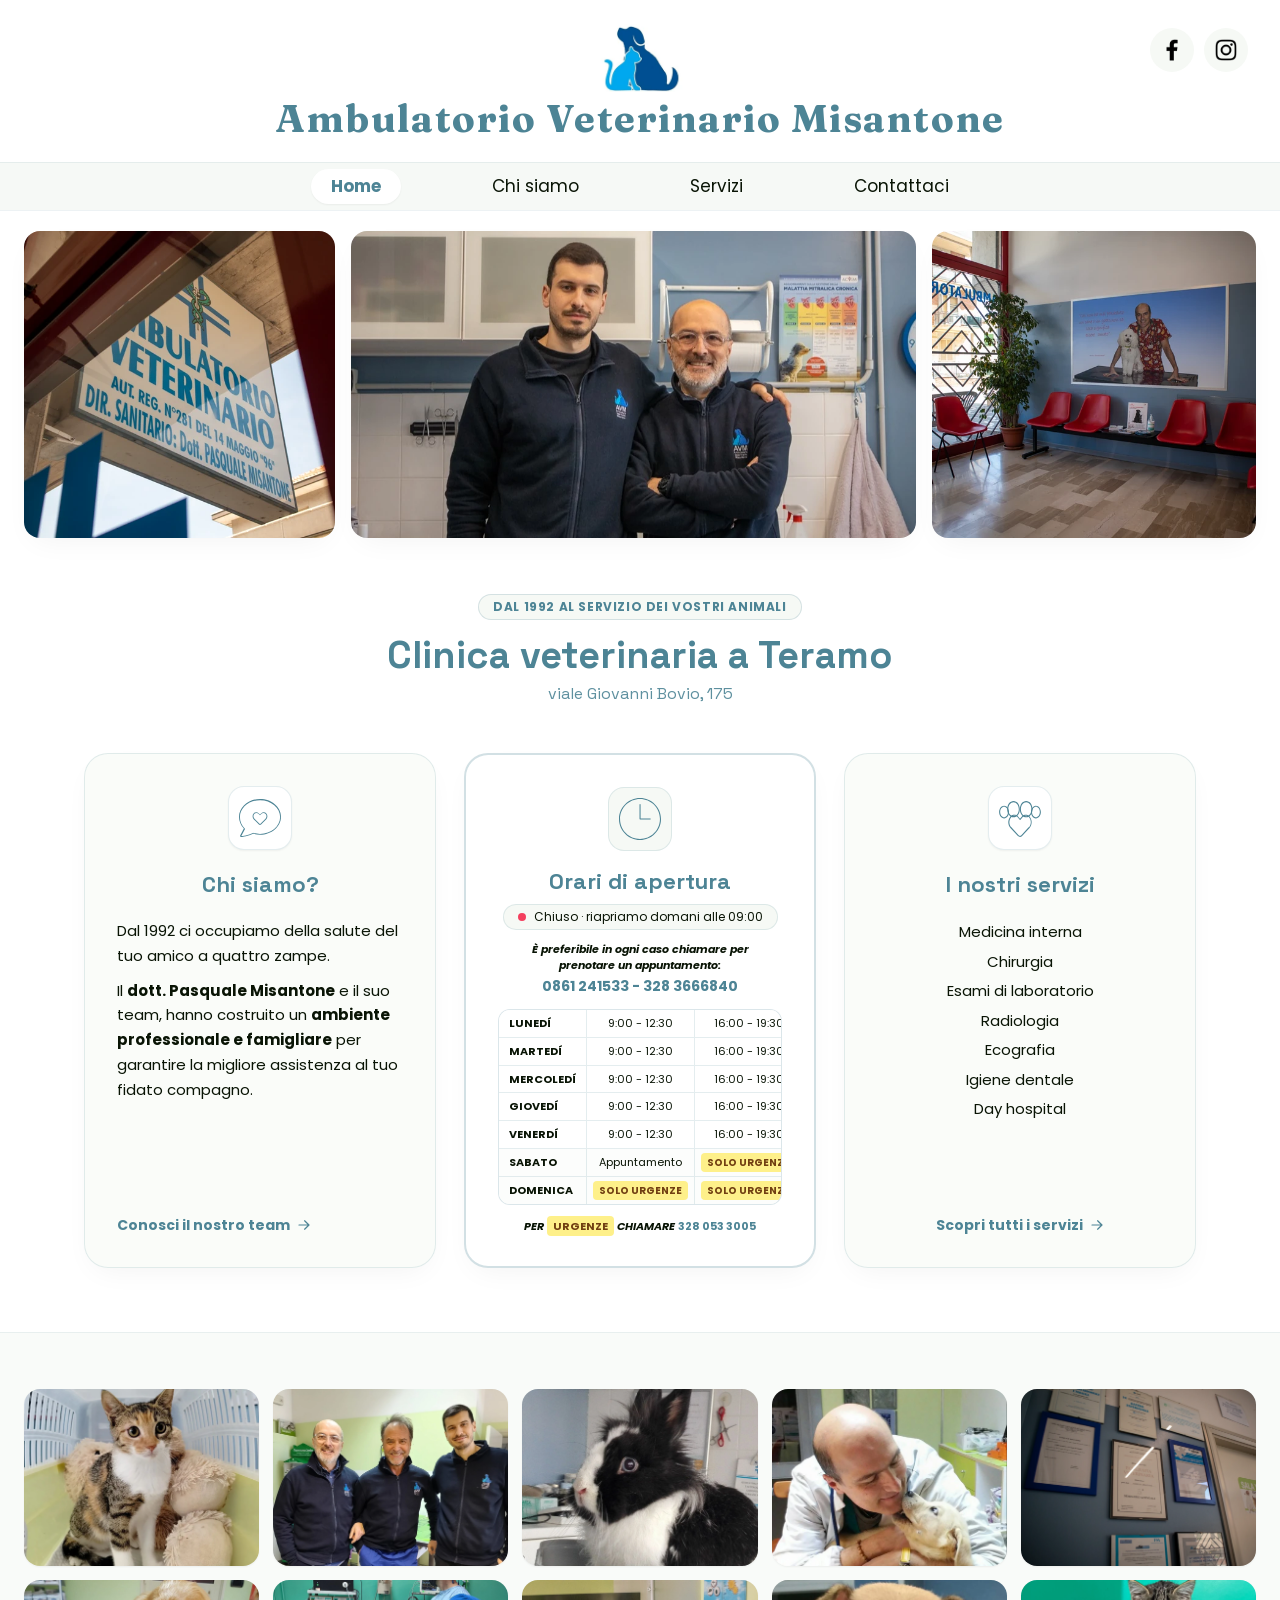
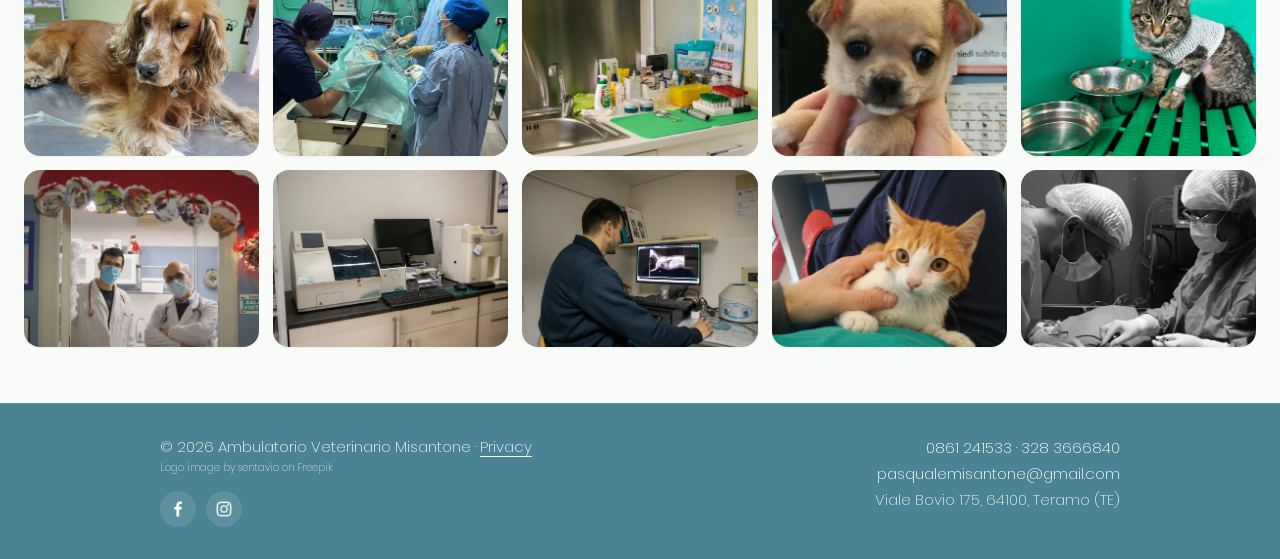
==== index.html @ 8ef4d0e0 "Sito Ambulatorio Veterinario Misantone (edizione 2026)" ====
<!DOCTYPE html>
<html lang="it" class="scroll-smooth">
<head>
    <meta charset="UTF-8">
    <meta name="viewport" content="width=device-width, initial-scale=1.0">
    <title>Ambulatorio Veterinario Misantone | Clinica Veterinaria a Teramo</title>
    <meta name="description" content="Dal 1992 l'Ambulatorio Veterinario Misantone a Teramo (Viale Giovanni Bovio 175) si occupa di medicina interna, chirurgia, esami di laboratorio, radiologia, ecografia e day hospital.">
    <meta property="og:title" content="Ambulatorio Veterinario Misantone | Clinica Veterinaria a Teramo">
    <meta property="og:description" content="Dal 1992 ci occupiamo della salute del tuo amico a quattro zampe a Teramo in Viale Giovanni Bovio 175.">
    <meta property="og:type" content="website">
    <meta property="og:locale" content="it_IT">
    <meta property="og:url" content="https://veterinariomisantone.it/">
    <meta property="og:image" content="https://veterinariomisantone.it/img/og.jpg">
    <meta property="og:image:width" content="1200">
    <meta property="og:image:height" content="630">
    <meta property="og:image:alt" content="Il Dott. Gabriele Misantone e il Dott. Pasquale Misantone nell'Ambulatorio Veterinario Misantone a Teramo">
    <meta name="twitter:card" content="summary_large_image">
    <link rel="canonical" href="https://veterinariomisantone.it/">
    <link rel="icon" type="image/png" sizes="32x32" href="img/favicon-32.png">
    <link rel="icon" type="image/png" sizes="192x192" href="img/favicon-192.png">
    <link rel="apple-touch-icon" sizes="180x180" href="img/apple-touch-icon.png">
    <link rel="preload" href="fonts/fraunces.woff2" as="font" type="font/woff2" crossorigin>
    <link rel="preload" href="fonts/space-grotesk.woff2" as="font" type="font/woff2" crossorigin>
    <link rel="preload" href="fonts/poppins-regular.woff2" as="font" type="font/woff2" crossorigin>
    <link rel="preload" href="fonts/poppins-bold.woff2" as="font" type="font/woff2" crossorigin>
    <link rel="stylesheet" href="css/stile.css">
    <script type="application/ld+json">
    {
      "@context": "https://schema.org",
      "@type": "VeterinaryCare",
      "name": "Ambulatorio Veterinario Misantone",
      "url": "https://veterinariomisantone.it/",
      "image": "https://veterinariomisantone.it/img/og.jpg",
      "telephone": "+390861241533",
      "email": "pasqualemisantone@gmail.com",
      "address": {
        "@type": "PostalAddress",
        "streetAddress": "Viale Giovanni Bovio, 175",
        "addressLocality": "Teramo",
        "addressRegion": "TE",
        "postalCode": "64100",
        "addressCountry": "IT"
      },
      "geo": {
        "@type": "GeoCoordinates",
        "latitude": 42.6680189,
        "longitude": 13.7131632
      },
      "openingHoursSpecification": [
        {
          "@type": "OpeningHoursSpecification",
          "dayOfWeek": ["Monday", "Tuesday", "Wednesday", "Thursday", "Friday"],
          "opens": "09:00",
          "closes": "12:30"
        },
        {
          "@type": "OpeningHoursSpecification",
          "dayOfWeek": ["Monday", "Tuesday", "Wednesday", "Thursday", "Friday"],
          "opens": "16:00",
          "closes": "19:30"
        },
        {
          "@type": "OpeningHoursSpecification",
          "dayOfWeek": ["Saturday", "Sunday"],
          "opens": "00:00",
          "closes": "00:00"
        }
      ],
      "sameAs": [
        "https://www.facebook.com/AmbulatorioVeterinarioMisantone",
        "https://www.instagram.com/misanvet/"
      ]
    }
    </script>
</head>
<body class="bg-white text-wix-dark font-sans antialiased selection:bg-wix-teal selection:text-white">
    <a href="#contenuto" class="skip-link">Salta al contenuto</a>

    <header class="bg-white/95 backdrop-blur-md sticky top-0 z-40 border-b border-wix-teal/10">
        <div class="max-w-[1280px] mx-auto px-4 md:px-8 pt-4 pb-4 md:pt-6 md:pb-5 relative">
            <div class="flex items-center justify-between md:hidden mb-2">
                <div class="flex items-center gap-2.5">
                    <a href="https://www.facebook.com/AmbulatorioVeterinarioMisantone" target="_blank" rel="noopener noreferrer" aria-label="Pagina Facebook" class="p-1.5 rounded-full bg-wix-sage hover:bg-wix-sageDeep transition-colors">
                        <img src="img/fb-black.png" alt="Facebook" width="37" height="37" class="w-6 h-6">
                    </a>
                    <a href="https://www.instagram.com/misanvet/?hl=it" target="_blank" rel="noopener noreferrer" aria-label="Profilo Instagram" class="p-1.5 rounded-full bg-wix-sage hover:bg-wix-sageDeep transition-colors">
                        <img src="img/ig-black.png" alt="Instagram" width="37" height="37" class="w-6 h-6">
                    </a>
                </div>
                <button type="button" id="menu-open" aria-label="Apri menu" aria-haspopup="dialog" aria-controls="mobile-menu" class="p-2 rounded-xl bg-wix-sage text-wix-teal hover:bg-wix-sageDeep transition-colors">
                    <svg class="w-7 h-6" viewBox="0 0 32 24" fill="none" stroke="currentColor" stroke-width="2.2" stroke-linecap="round" aria-hidden="true">
                        <path d="M4 5h24M4 12h24M4 19h24"/>
                    </svg>
                </button>
            </div>

            <div class="hidden md:flex items-center gap-2.5 absolute right-8 top-7">
                <a href="https://www.facebook.com/AmbulatorioVeterinarioMisantone" target="_blank" rel="noopener noreferrer" aria-label="Pagina Facebook" class="p-2 rounded-full bg-wix-sage hover:bg-wix-sageDeep hover:-translate-y-0.5 transition-all">
                    <img src="img/fb-black.png" alt="Facebook" width="37" height="37" class="w-7 h-7">
                </a>
                <a href="https://www.instagram.com/misanvet/?hl=it" target="_blank" rel="noopener noreferrer" aria-label="Profilo Instagram" class="p-2 rounded-full bg-wix-sage hover:bg-wix-sageDeep hover:-translate-y-0.5 transition-all">
                    <img src="img/ig-black.png" alt="Instagram" width="37" height="37" class="w-7 h-7">
                </a>
            </div>

            <div class="flex flex-col items-center">
                <a href="index.html" class="order-2 md:order-1 mt-1 md:mt-0 group">
                    <img src="img/logo-header.webp" alt="Logo Ambulatorio Veterinario Misantone" width="96" height="71" class="w-[78px] h-[58px] md:w-[92px] md:h-[68px] object-contain transition-transform duration-300 group-hover:scale-105">
                </a>
                <p class="order-1 md:order-2 font-title font-bold text-[26px] md:text-[38px] leading-[1.2] tracking-[0.04em] text-wix-teal text-center max-w-[320px] md:max-w-none mt-1">
                    <a href="index.html" class="hover:opacity-90 transition-opacity">Ambulatorio Veterinario Misantone</a>
                </p>
            </div>
        </div>

        <div class="hidden md:block bg-wix-sage/90 border-t border-wix-teal/10 w-full py-1.5">
            <nav aria-label="Navigazione principale" class="max-w-[760px] mx-auto flex items-center justify-around px-4">
                <a href="index.html" aria-current="page" class="px-5 py-1.5 rounded-full font-sans text-[17px] leading-[1.4em] text-wix-teal bg-white shadow-sm font-semibold transition-all duration-200">Home</a>
                <a href="chi-siamo.html" class="px-5 py-1.5 rounded-full font-sans text-[17px] leading-[1.4em] text-wix-dark hover:text-wix-teal hover:bg-white/60 transition-all duration-200">Chi siamo</a>
                <a href="servizi.html" class="px-5 py-1.5 rounded-full font-sans text-[17px] leading-[1.4em] text-wix-dark hover:text-wix-teal hover:bg-white/60 transition-all duration-200">Servizi</a>
                <a href="contattaci.html" class="px-5 py-1.5 rounded-full font-sans text-[17px] leading-[1.4em] text-wix-dark hover:text-wix-teal hover:bg-white/60 transition-all duration-200">Contattaci</a>
            </nav>
        </div>
    </header>

    <dialog id="mobile-menu" aria-label="Menu di navigazione" class="m-0 ml-auto h-full max-h-none w-[300px] max-w-[85vw] bg-wix-sage text-wix-dark p-6 shadow-2xl border-l border-wix-teal/15">
        <div class="flex items-center justify-between mb-8 pb-4 border-b border-wix-teal/10">
            <span class="font-title font-bold text-lg text-wix-teal">Menu</span>
            <button type="button" id="menu-close" aria-label="Chiudi menu" class="p-2 rounded-xl bg-white text-wix-teal shadow-sm">
                <svg class="w-6 h-6" viewBox="0 0 24 24" fill="none" stroke="currentColor" stroke-width="2" aria-hidden="true">
                    <path d="M6 6l12 12M18 6L6 18"/>
                </svg>
            </button>
        </div>
        <nav aria-label="Menu mobile" class="flex flex-col gap-2 text-center">
            <a href="index.html" aria-current="page" class="py-3 px-4 rounded-xl font-sans text-[18px] text-wix-teal bg-white shadow-sm font-semibold transition-all">Home</a>
            <a href="chi-siamo.html" class="py-3 px-4 rounded-xl font-sans text-[18px] text-wix-dark hover:text-wix-teal hover:bg-white/60 transition-all">Chi siamo</a>
            <a href="servizi.html" class="py-3 px-4 rounded-xl font-sans text-[18px] text-wix-dark hover:text-wix-teal hover:bg-white/60 transition-all">Servizi</a>
            <a href="contattaci.html" class="py-3 px-4 rounded-xl font-sans text-[18px] text-wix-dark hover:text-wix-teal hover:bg-white/60 transition-all">Contattaci</a>
        </nav>
    </dialog>

    <main id="contenuto">
        <!-- Striscia superiore a 3 foto con cornice moderna 2026 -->
        <section aria-label="Immagini dell'ambulatorio" class="max-w-[1380px] mx-auto px-4 md:px-6 pt-5">
            <div class="flex flex-col md:flex-row gap-3 md:gap-4 w-full">
                <div class="hidden md:block md:w-[25.92%] overflow-hidden rounded-2xl shadow-card group">
                    <img src="img/home/strip-1.webp" alt="Insegna esterna dell'Ambulatorio Veterinario Misantone" width="508" height="500" class="w-full h-full object-cover block transition-transform duration-500 group-hover:scale-105">
                </div>
                <div class="w-full md:w-[47.04%] overflow-hidden rounded-2xl shadow-card group">
                    <img src="img/home/strip-2.webp" alt="Il Dott. Gabriele Misantone e il Dott. Pasquale Misantone in ambulatorio" width="922" height="500" fetchpriority="high" class="w-full h-full object-cover block transition-transform duration-500 group-hover:scale-105">
                </div>
                <div class="hidden md:block md:w-[27.04%] overflow-hidden rounded-2xl shadow-card group">
                    <img src="img/home/strip-3.webp" alt="Sala d'attesa dell'Ambulatorio Veterinario Misantone" width="530" height="500" class="w-full h-full object-cover block transition-transform duration-500 group-hover:scale-105">
                </div>
            </div>
        </section>

        <!-- Sezione Centrale: Titolo + 3 Card Bento (Chi siamo? / Orari di apertura / I nostri servizi) -->
        <section class="max-w-[1160px] mx-auto pt-10 md:pt-14 pb-12 md:pb-16 px-4 md:px-6">
            <div class="text-center mb-10 md:mb-12">
                <span class="inline-flex items-center gap-2 px-3.5 py-1 rounded-full bg-wix-sage border border-wix-teal/20 text-wix-teal text-xs font-semibold uppercase tracking-wider mb-3">
                    Dal 1992 al servizio dei vostri animali
                </span>
                <h1 class="font-heading text-[30px] md:text-[38px] font-bold leading-[1.25] text-wix-teal">Clinica veterinaria a Teramo</h1>
                <p class="font-heading text-[16px] leading-[1.4em] text-wix-teal/90 mt-1">viale Giovanni Bovio, 175</p>
            </div>

            <div class="grid grid-cols-1 lg:grid-cols-12 gap-6 md:gap-7 items-stretch">
                <!-- Colonna 1: Chi siamo? -->
                <article class="lg:col-span-4 bg-wix-sage/55 rounded-3xl p-7 md:p-8 border border-wix-teal/15 shadow-card hover:shadow-cardHover transition-all duration-300 flex flex-col items-center">
                    <div class="w-16 h-16 rounded-2xl bg-white shadow-sm border border-wix-teal/15 flex items-center justify-center mb-5">
                        <svg viewBox="20 27.6 160 144.8" class="w-[42px] h-[38px] fill-wix-teal" aria-hidden="true">
                            <path d="M124.2 82.8c-4.9-5.8-14.3-5.9-20.1 0L99.9 87l-4.2-4.2c-5.8-5.9-15.2-5.8-20.1 0-5.6 6.6-5.2 16.4 1 22.5l19.3 19.3c1.1 1.1 2.6 1.7 4 1.7s2.9-.6 4-1.7l19.3-19.3c6.2-6 6.6-15.9 1-22.5zm-3.2 20.1l-19.3 19.3c-.9.9-2.4.9-3.3 0L79 102.9c-5-4.9-5.3-12.8-.8-18.1 2.2-2.6 5.4-4 8.5-4 3 0 6 1.2 8.2 3.5l5 5 5-5c4.5-4.6 12.1-4.5 16.7.5 4.5 5.3 4.2 13.2-.7 18.1z"/>
                            <path d="M100 27.6c-44.1 0-80 30.8-80 68.7 0 15.9 6.5 31.4 18.4 43.7l-13.9 26.8c-.6 1.2-.5 2.7.2 3.9.7 1.1 2 1.8 3.3 1.8h.3c1-.1 24.4-2 45.7-12.5 8.5 2.4 17.2 3.8 26 3.8 44.1 0 80-30.8 80-68.7S144.1 27.6 100 27.6zm0 132.9c-8.6 0-17.2-1.3-25.5-3.8-.5-.1-1-.1-1.5.1-18.7 9.4-39.8 11.7-44.2 12.1l13.6-26.2c.5-1 .3-2.2-.5-2.9-11.9-11.6-18.4-26.9-18.4-43.4 0-35.4 34.3-64.3 76.6-64.3s76.6 28.8 76.6 64.3-34.4 64.1-76.7 64.1z"/>
                        </svg>
                    </div>
                    <h2 class="font-heading text-[22px] font-bold leading-[1.3em] text-wix-teal text-center mb-5">Chi siamo?</h2>
                    <div class="text-[15px] leading-[1.65em] text-wix-dark text-left space-y-2.5 flex-1">
                        <p>Dal 1992 ci occupiamo della salute del tuo amico a quattro zampe.</p>
                        <p>Il <span class="font-bold">dott. Pasquale Misantone</span> e il suo team, hanno costruito un <span class="font-bold">ambiente professionale e famigliare</span> per garantire la migliore assistenza al tuo fidato compagno.</p>
                    </div>
                    <a href="chi-siamo.html" class="mt-6 inline-flex items-center gap-1.5 text-sm font-semibold text-wix-teal hover:text-wix-tealDark transition-colors self-start">
                        Conosci il nostro team
                        <svg class="w-4 h-4" viewBox="0 0 20 20" fill="currentColor" aria-hidden="true"><path fill-rule="evenodd" d="M3 10a.75.75 0 01.75-.75h10.638L10.23 5.29a.75.75 0 111.04-1.08l5.5 5.25a.75.75 0 010 1.08l-5.5 5.25a.75.75 0 11-1.04-1.08l4.158-3.96H3.75A.75.75 0 013 10z" clip-rule="evenodd"/></svg>
                    </a>
                </article>

                <!-- Colonna 2: Orari di apertura -->
                <article class="lg:col-span-4 bg-white rounded-3xl p-6 md:p-8 border-2 border-wix-teal/25 shadow-card hover:shadow-cardHover transition-all duration-300 flex flex-col items-center">
                    <div class="w-16 h-16 rounded-2xl bg-wix-sage border border-wix-teal/15 flex items-center justify-center mb-4">
                        <svg viewBox="20 20 160 160" class="w-[42px] h-[42px] fill-wix-teal" aria-hidden="true">
                            <path d="M100 20c-44.1 0-80 35.9-80 80s35.9 80 80 80 80-35.9 80-80-35.9-80-80-80zm0 156c-41.9 0-76-34.1-76-76s34.1-76 76-76 76 34.1 76 76-34.1 76-76 76z"/>
                            <path d="M139.2 98h-37V44.9c0-1.1-.9-2-2-2s-2 .9-2 2V100c0 1.1.9 2 2 2h39c1.1 0 2-.9 2-2s-.9-2-2-2z"/>
                        </svg>
                    </div>
                    <h2 class="font-heading text-[22px] font-bold leading-[1.3em] text-wix-teal text-center">Orari di apertura</h2>

                    <!-- Stato Orari Live (aggiornato da nav.js) -->
                    <div id="avviso-orari" hidden class="mt-2 px-3 py-1 rounded-lg bg-wix-yellow text-wix-urgentText text-xs font-semibold text-center"></div>
                    <div class="mt-2 mb-3 inline-flex items-center gap-2 px-3.5 py-1 rounded-full bg-wix-sage border border-wix-teal/15 text-xs font-medium text-wix-dark">
                        <span id="stato-pallino" class="w-2 h-2 rounded-full bg-stone-400"></span>
                        <span id="stato-orari">Lun–Ven 09:00–12:30 · 16:00–19:30</span>
                    </div>

                    <p class="font-bold italic text-[11px] leading-[1.45em] text-wix-dark text-center">
                        È preferibile in ogni caso chiamare per<br>prenotare un appuntamento:
                    </p>
                    <p class="font-bold text-[14px] leading-[1.5em] text-wix-teal text-center mt-0.5 mb-3">
                        <a href="tel:+390861241533" class="hover:underline">0861 241533</a> - <a href="tel:+393283666840" class="hover:underline">328 3666840</a>
                    </p>

                    <div class="w-full rounded-xl overflow-x-auto border border-wix-teal/20 bg-white">
                        <table class="w-full border-collapse text-wix-dark text-[11px] leading-[1.35]">
                            <tbody class="divide-y divide-wix-teal/15">
                                <tr class="hover:bg-wix-sage/50 transition-colors">
                                    <td class="border-r border-wix-teal/15 py-1.5 px-1.5 sm:px-2.5 font-bold text-left">LUNEDÍ</td>
                                    <td class="border-r border-wix-teal/15 py-1.5 px-1 sm:px-2 text-center">9:00 - 12:30</td>
                                    <td class="py-1.5 px-1 sm:px-2 text-center">16:00 - 19:30</td>
                                </tr>
                                <tr class="hover:bg-wix-sage/50 transition-colors">
                                    <td class="border-r border-wix-teal/15 py-1.5 px-1.5 sm:px-2.5 font-bold text-left">MARTEDÍ</td>
                                    <td class="border-r border-wix-teal/15 py-1.5 px-1 sm:px-2 text-center">9:00 - 12:30</td>
                                    <td class="py-1.5 px-1 sm:px-2 text-center">16:00 - 19:30</td>
                                </tr>
                                <tr class="hover:bg-wix-sage/50 transition-colors">
                                    <td class="border-r border-wix-teal/15 py-1.5 px-1.5 sm:px-2.5 font-bold text-left">MERCOLEDÍ</td>
                                    <td class="border-r border-wix-teal/15 py-1.5 px-1 sm:px-2 text-center">9:00 - 12:30</td>
                                    <td class="py-1.5 px-1 sm:px-2 text-center">16:00 - 19:30</td>
                                </tr>
                                <tr class="hover:bg-wix-sage/50 transition-colors">
                                    <td class="border-r border-wix-teal/15 py-1.5 px-1.5 sm:px-2.5 font-bold text-left">GIOVEDÍ</td>
                                    <td class="border-r border-wix-teal/15 py-1.5 px-1 sm:px-2 text-center">9:00 - 12:30</td>
                                    <td class="py-1.5 px-1 sm:px-2 text-center">16:00 - 19:30</td>
                                </tr>
                                <tr class="hover:bg-wix-sage/50 transition-colors">
                                    <td class="border-r border-wix-teal/15 py-1.5 px-1.5 sm:px-2.5 font-bold text-left">VENERDÍ</td>
                                    <td class="border-r border-wix-teal/15 py-1.5 px-1 sm:px-2 text-center">9:00 - 12:30</td>
                                    <td class="py-1.5 px-1 sm:px-2 text-center">16:00 - 19:30</td>
                                </tr>
                                <tr class="bg-wix-sage/30">
                                    <td class="border-r border-wix-teal/15 py-1.5 px-1.5 sm:px-2.5 font-bold text-left">SABATO</td>
                                    <td class="border-r border-wix-teal/15 py-1.5 px-1 sm:px-2 text-center">Appuntamento</td>
                                    <td class="py-1.5 px-1 sm:px-1.5 text-center"><span class="bg-wix-yellow text-wix-urgentText font-bold px-1.5 py-0.5 rounded text-[10px] whitespace-nowrap">SOLO URGENZE</span></td>
                                </tr>
                                <tr class="bg-wix-sage/30">
                                    <td class="border-r border-wix-teal/15 py-1.5 px-1.5 sm:px-2.5 font-bold text-left">DOMENICA</td>
                                    <td class="border-r border-wix-teal/15 py-1.5 px-1 sm:px-1.5 text-center"><span class="bg-wix-yellow text-wix-urgentText font-bold px-1.5 py-0.5 rounded text-[10px] whitespace-nowrap">SOLO URGENZE</span></td>
                                    <td class="py-1.5 px-1 sm:px-1.5 text-center"><span class="bg-wix-yellow text-wix-urgentText font-bold px-1.5 py-0.5 rounded text-[10px] whitespace-nowrap">SOLO URGENZE</span></td>
                                </tr>
                            </tbody>
                        </table>
                    </div>

                    <p class="mt-3.5 font-bold italic text-[11px] leading-[1.35em] text-wix-dark text-center">
                        PER <span class="bg-wix-yellow text-wix-urgentText px-1.5 py-0.5 rounded not-italic">URGENZE</span> CHIAMARE <a href="tel:+393280533005" class="hover:underline text-wix-teal not-italic font-bold">328 053 3005</a>
                    </p>
                </article>

                <!-- Colonna 3: I nostri servizi -->
                <article class="lg:col-span-4 bg-wix-sage/55 rounded-3xl p-7 md:p-8 border border-wix-teal/15 shadow-card hover:shadow-cardHover transition-all duration-300 flex flex-col items-center">
                    <div class="w-16 h-16 rounded-2xl bg-white shadow-sm border border-wix-teal/15 flex items-center justify-center mb-5">
                        <svg viewBox="20 19.5 160 161" class="w-[42px] h-[42px] fill-wix-teal" aria-hidden="true">
                            <path d="M51 66c0 17.5 10.6 31.1 24.2 31.1S99.3 83.4 99.3 66 88.7 34.9 75.2 34.9 51 48.5 51 66zm44.4 0c0 15-8.9 26.8-20.2 26.8C63.8 92.8 55 81 55 66s8.9-26.8 20.2-26.8c11.3.1 20.2 11.8 20.2 26.8z"/>
                            <path d="M123.7 97.1c13.6 0 24.2-13.7 24.2-31.1s-10.6-31.1-24.2-31.1S99.5 48.5 99.5 66s10.6 31.1 24.2 31.1zm0-57.8c11.3 0 20.2 11.8 20.2 26.8s-8.9 26.8-20.2 26.8-20.2-11.8-20.2-26.8 8.8-26.8 20.2-26.8z"/>
                            <path d="M161 52.8c-10.5 0-19 10.9-19 24.4s8.5 24.4 19 24.4 19-10.9 19-24.4-8.5-24.4-19-24.4zm0 44.5c-8.3 0-15-9-15-20.1s6.7-20.1 15-20.1 15 9 15 20.1-6.7 20.1-15 20.1z"/>
                            <path d="M39 101.6c10.5 0 19-10.9 19-24.4S49.5 52.8 39 52.8 20 63.7 20 77.2s8.5 24.4 19 24.4zm0-44.5c8.3 0 15 9 15 20.1s-6.7 20.1-15 20.1-15-9-15-20.1 6.7-20.1 15-20.1z"/>
                            <path d="M137.4 95c-7.5-9.5-23.3-9.2-31 0l-6.5 7.7-6.4-7.7c-7.7-9.2-23.5-9.5-31 0-11 13.9-8.8 33.4 1.6 43.9L92 169.3c2.1 2.1 4.9 3.2 8 3.2 3 0 5.9-1.2 8-3.3l27.8-30.3c10.5-10.5 12.6-30 1.6-43.9zm-4.5 40.9l-27.9 30.4c-2.6 2.6-7.6 2.6-10.2 0L67 135.9c-8.9-8.9-10.9-26-1.4-38.1 3.2-4.1 8.1-6.2 13-6.2 4.6 0 9.1 1.9 12.4 5.8l7.9 9.5c.8.9 2.2.9 3 0l8-9.5c6.5-7.8 19-7.9 25.4.4 9.5 12.1 7.5 29.2-1.4 38.1z"/>
                        </svg>
                    </div>
                    <h2 class="font-heading text-[22px] font-bold leading-[1.3em] text-wix-teal text-center mb-5">I nostri servizi</h2>
                    <ul class="text-[15px] leading-[1.7em] text-wix-dark text-center space-y-1 flex-1">
                        <li>Medicina interna</li>
                        <li>Chirurgia</li>
                        <li>Esami di laboratorio</li>
                        <li>Radiologia</li>
                        <li>Ecografia</li>
                        <li>Igiene dentale</li>
                        <li>Day hospital</li>
                    </ul>
                    <a href="servizi.html" class="mt-6 inline-flex items-center gap-1.5 text-sm font-semibold text-wix-teal hover:text-wix-tealDark transition-colors">
                        Scopri tutti i servizi
                        <svg class="w-4 h-4" viewBox="0 0 20 20" fill="currentColor" aria-hidden="true"><path fill-rule="evenodd" d="M3 10a.75.75 0 01.75-.75h10.638L10.23 5.29a.75.75 0 111.04-1.08l5.5 5.25a.75.75 0 010 1.08l-5.5 5.25a.75.75 0 11-1.04-1.08l4.158-3.96H3.75A.75.75 0 013 10z" clip-rule="evenodd"/></svg>
                    </a>
                </article>
            </div>
        </section>

        <!-- Galleria Fotografica 5x3 (15 foto nell'ordine esatto Wix, con spaziatura e angoli arrotondati 2026) -->
        <section aria-label="Galleria fotografica dell'ambulatorio e dei pazienti" class="w-full bg-wix-sage/60 py-10 md:py-14 px-4 md:px-6 border-t border-wix-teal/10">
            <div class="max-w-[1380px] mx-auto grid grid-cols-1 sm:grid-cols-2 md:grid-cols-5 gap-3 md:gap-3.5">
                <div class="overflow-hidden rounded-2xl shadow-sm group"><img src="img/galleria/foto-01.webp" alt="Gatto in degenza nell'ambulatorio veterinario" width="960" height="722" class="w-full aspect-[480/361] object-cover block transition-transform duration-500 group-hover:scale-105"></div>
                <div class="overflow-hidden rounded-2xl shadow-sm group"><img src="img/galleria/foto-02.webp" alt="Lo staff medico dell'Ambulatorio Veterinario Misantone" width="960" height="722" class="w-full aspect-[480/361] object-cover block transition-transform duration-500 group-hover:scale-105"></div>
                <div class="overflow-hidden rounded-2xl shadow-sm group"><img src="img/galleria/foto-03.webp" alt="Coniglio bianco e nero in visita veterinaria" width="960" height="722" class="w-full aspect-[480/361] object-cover block transition-transform duration-500 group-hover:scale-105"></div>
                <div class="overflow-hidden rounded-2xl shadow-sm group"><img src="img/galleria/foto-04.webp" alt="Veterinario con un cucciolo di cane" width="960" height="722" loading="lazy" class="w-full aspect-[480/361] object-cover block transition-transform duration-500 group-hover:scale-105"></div>
                <div class="overflow-hidden rounded-2xl shadow-sm group"><img src="img/galleria/foto-05.webp" alt="Attestati di formazione e aggiornamento professionale" width="960" height="722" loading="lazy" class="w-full aspect-[480/361] object-cover block transition-transform duration-500 group-hover:scale-105"></div>
                <div class="overflow-hidden rounded-2xl shadow-sm group"><img src="img/galleria/foto-06.webp" alt="Cane sul tavolo da visita" width="960" height="722" loading="lazy" class="w-full aspect-[480/361] object-cover block transition-transform duration-500 group-hover:scale-105"></div>
                <div class="overflow-hidden rounded-2xl shadow-sm group"><img src="img/galleria/foto-07.webp" alt="Intervento in sala operatoria veterinaria" width="960" height="722" loading="lazy" class="w-full aspect-[480/361] object-cover block transition-transform duration-500 group-hover:scale-105"></div>
                <div class="overflow-hidden rounded-2xl shadow-sm group"><img src="img/galleria/foto-08.webp" alt="Postazione per le analisi di laboratorio" width="960" height="722" loading="lazy" class="w-full aspect-[480/361] object-cover block transition-transform duration-500 group-hover:scale-105"></div>
                <div class="overflow-hidden rounded-2xl shadow-sm group"><img src="img/galleria/foto-09.webp" alt="Piccolo cucciolo di cane visitato in clinica" width="960" height="722" loading="lazy" class="w-full aspect-[480/361] object-cover block transition-transform duration-500 group-hover:scale-105"></div>
                <div class="overflow-hidden rounded-2xl shadow-sm group"><img src="img/galleria/foto-10.webp" alt="Gattino con fasciatura post-operatoria" width="960" height="722" loading="lazy" class="w-full aspect-[480/361] object-cover block transition-transform duration-500 group-hover:scale-105"></div>
                <div class="overflow-hidden rounded-2xl shadow-sm group"><img src="img/galleria/foto-11.webp" alt="I medici veterinari dell'ambulatorio" width="960" height="722" loading="lazy" class="w-full aspect-[480/361] object-cover block transition-transform duration-500 group-hover:scale-105"></div>
                <div class="overflow-hidden rounded-2xl shadow-sm group"><img src="img/galleria/foto-12.webp" alt="Strumentazione per diagnostica ed esami ematochimici" width="960" height="722" loading="lazy" class="w-full aspect-[480/361] object-cover block transition-transform duration-500 group-hover:scale-105"></div>
                <div class="overflow-hidden rounded-2xl shadow-sm group"><img src="img/galleria/foto-13.webp" alt="Refertazione radiografica digitale al computer" width="960" height="722" loading="lazy" class="w-full aspect-[480/361] object-cover block transition-transform duration-500 group-hover:scale-105"></div>
                <div class="overflow-hidden rounded-2xl shadow-sm group"><img src="img/galleria/foto-14.webp" alt="Gatto rosso e bianco durante una visita di controllo" width="960" height="722" loading="lazy" class="w-full aspect-[480/361] object-cover block transition-transform duration-500 group-hover:scale-105"></div>
                <div class="overflow-hidden rounded-2xl shadow-sm group"><img src="img/galleria/foto-15.webp" alt="Chirurgia veterinaria di precisione in sala operatoria" width="960" height="722" loading="lazy" class="w-full aspect-[480/361] object-cover block transition-transform duration-500 group-hover:scale-105"></div>
            </div>
        </section>
    </main>

    <footer class="bg-wix-tealAlt text-wix-sage border-t border-white/15">
        <div class="max-w-[1040px] mx-auto px-6 md:px-10 py-8 flex flex-col md:flex-row items-center md:items-start justify-between gap-6">
            <div class="order-2 md:order-1 text-center md:text-left">
                <p class="font-extralight text-[15px] leading-[1.5em] text-wix-sage">© 2026 Ambulatorio Veterinario Misantone · <a href="privacy.html" class="underline underline-offset-4 hover:text-white transition-colors">Privacy</a></p>
                <p class="font-extralight text-[10px] leading-[1.4em] text-wix-sage/80 mt-0.5 mb-4">Logo image by sentavio on Freepik</p>
                <div class="flex items-center justify-center md:justify-start gap-2.5">
                    <a href="https://www.facebook.com/AmbulatorioVeterinarioMisantone" target="_blank" rel="noopener noreferrer" aria-label="Pagina Facebook" class="p-2 rounded-full bg-white/10 hover:bg-white/20 transition-colors">
                        <img src="img/fb-white.png" alt="Facebook" width="27" height="27" class="w-5 h-5">
                    </a>
                    <a href="https://www.instagram.com/misanvet/?hl=it" target="_blank" rel="noopener noreferrer" aria-label="Profilo Instagram" class="p-2 rounded-full bg-white/10 hover:bg-white/20 transition-colors">
                        <img src="img/ig-white.png" alt="Instagram" width="27" height="27" class="w-5 h-5">
                    </a>
                </div>
            </div>
            <div class="order-1 md:order-2 text-center md:text-right font-extralight text-[15px] leading-[1.6em] text-white space-y-0.5">
                <p><a href="tel:+390861241533" class="hover:underline">0861 241533</a> · <a href="tel:+393283666840" class="hover:underline">328 3666840</a></p>
                <p><a href="mailto:pasqualemisantone@gmail.com" class="hover:underline">pasqualemisantone@gmail.com</a></p>
                <p class="text-wix-sage/90">Viale Bovio 175, 64100, Teramo (TE)</p>
            </div>
        </div>
    </footer>

    <script src="nav.js"></script>
</body>
</html>
---- css/stile.css ----
*,:after,:before{--tw-border-spacing-x:0;--tw-border-spacing-y:0;--tw-translate-x:0;--tw-translate-y:0;--tw-rotate:0;--tw-skew-x:0;--tw-skew-y:0;--tw-scale-x:1;--tw-scale-y:1;--tw-pan-x: ;--tw-pan-y: ;--tw-pinch-zoom: ;--tw-scroll-snap-strictness:proximity;--tw-gradient-from-position: ;--tw-gradient-via-position: ;--tw-gradient-to-position: ;--tw-ordinal: ;--tw-slashed-zero: ;--tw-numeric-figure: ;--tw-numeric-spacing: ;--tw-numeric-fraction: ;--tw-ring-inset: ;--tw-ring-offset-width:0px;--tw-ring-offset-color:#fff;--tw-ring-color:rgba(59,130,246,.5);--tw-ring-offset-shadow:0 0 #0000;--tw-ring-shadow:0 0 #0000;--tw-shadow:0 0 #0000;--tw-shadow-colored:0 0 #0000;--tw-blur: ;--tw-brightness: ;--tw-contrast: ;--tw-grayscale: ;--tw-hue-rotate: ;--tw-invert: ;--tw-saturate: ;--tw-sepia: ;--tw-drop-shadow: ;--tw-backdrop-blur: ;--tw-backdrop-brightness: ;--tw-backdrop-contrast: ;--tw-backdrop-grayscale: ;--tw-backdrop-hue-rotate: ;--tw-backdrop-invert: ;--tw-backdrop-opacity: ;--tw-backdrop-saturate: ;--tw-backdrop-sepia: ;--tw-contain-size: ;--tw-contain-layout: ;--tw-contain-paint: ;--tw-contain-style: }::backdrop{--tw-border-spacing-x:0;--tw-border-spacing-y:0;--tw-translate-x:0;--tw-translate-y:0;--tw-rotate:0;--tw-skew-x:0;--tw-skew-y:0;--tw-scale-x:1;--tw-scale-y:1;--tw-pan-x: ;--tw-pan-y: ;--tw-pinch-zoom: ;--tw-scroll-snap-strictness:proximity;--tw-gradient-from-position: ;--tw-gradient-via-position: ;--tw-gradient-to-position: ;--tw-ordinal: ;--tw-slashed-zero: ;--tw-numeric-figure: ;--tw-numeric-spacing: ;--tw-numeric-fraction: ;--tw-ring-inset: ;--tw-ring-offset-width:0px;--tw-ring-offset-color:#fff;--tw-ring-color:rgba(59,130,246,.5);--tw-ring-offset-shadow:0 0 #0000;--tw-ring-shadow:0 0 #0000;--tw-shadow:0 0 #0000;--tw-shadow-colored:0 0 #0000;--tw-blur: ;--tw-brightness: ;--tw-contrast: ;--tw-grayscale: ;--tw-hue-rotate: ;--tw-invert: ;--tw-saturate: ;--tw-sepia: ;--tw-drop-shadow: ;--tw-backdrop-blur: ;--tw-backdrop-brightness: ;--tw-backdrop-contrast: ;--tw-backdrop-grayscale: ;--tw-backdrop-hue-rotate: ;--tw-backdrop-invert: ;--tw-backdrop-opacity: ;--tw-backdrop-saturate: ;--tw-backdrop-sepia: ;--tw-contain-size: ;--tw-contain-layout: ;--tw-contain-paint: ;--tw-contain-style: }/*! tailwindcss v3.4.17 | MIT License | https://tailwindcss.com*/*,:after,:before{box-sizing:border-box;border:0 solid #e5e7eb}:after,:before{--tw-content:""}:host,html{line-height:1.5;-webkit-text-size-adjust:100%;-moz-tab-size:4;-o-tab-size:4;tab-size:4;font-family:Poppins,sans-serif;font-feature-settings:normal;font-variation-settings:normal;-webkit-tap-highlight-color:transparent}body{margin:0;line-height:inherit}hr{height:0;color:inherit;border-top-width:1px}abbr:where([title]){-webkit-text-decoration:underline dotted;text-decoration:underline dotted}h1,h2,h3,h4,h5,h6{font-size:inherit;font-weight:inherit}a{color:inherit;text-decoration:inherit}b,strong{font-weight:bolder}code,kbd,pre,samp{font-family:ui-monospace,SFMono-Regular,Menlo,Monaco,Consolas,Liberation Mono,Courier New,monospace;font-feature-settings:normal;font-variation-settings:normal;font-size:1em}small{font-size:80%}sub,sup{font-size:75%;line-height:0;position:relative;vertical-align:baseline}sub{bottom:-.25em}sup{top:-.5em}table{text-indent:0;border-color:inherit;border-collapse:collapse}button,input,optgroup,select,textarea{font-family:inherit;font-feature-settings:inherit;font-variation-settings:inherit;font-size:100%;font-weight:inherit;line-height:inherit;letter-spacing:inherit;color:inherit;margin:0;padding:0}button,select{text-transform:none}button,input:where([type=button]),input:where([type=reset]),input:where([type=submit]){-webkit-appearance:button;background-color:transparent;background-image:none}:-moz-focusring{outline:auto}:-moz-ui-invalid{box-shadow:none}progress{vertical-align:baseline}::-webkit-inner-spin-button,::-webkit-outer-spin-button{height:auto}[type=search]{-webkit-appearance:textfield;outline-offset:-2px}::-webkit-search-decoration{-webkit-appearance:none}::-webkit-file-upload-button{-webkit-appearance:button;font:inherit}summary{display:list-item}blockquote,dd,dl,figure,h1,h2,h3,h4,h5,h6,hr,p,pre{margin:0}fieldset{margin:0}fieldset,legend{padding:0}menu,ol,ul{list-style:none;margin:0;padding:0}dialog{padding:0}textarea{resize:vertical}input::-moz-placeholder,textarea::-moz-placeholder{opacity:1;color:#9ca3af}input::placeholder,textarea::placeholder{opacity:1;color:#9ca3af}[role=button],button{cursor:pointer}:disabled{cursor:default}audio,canvas,embed,iframe,img,object,svg,video{display:block;vertical-align:middle}img,video{max-width:100%;height:auto}[hidden]:where(:not([hidden=until-found])){display:none}.absolute{position:absolute}.relative{position:relative}.sticky{position:sticky}.right-8{right:2rem}.top-0{top:0}.top-7{top:1.75rem}.z-10{z-index:10}.z-40{z-index:40}.order-1{order:1}.order-2{order:2}.m-0{margin:0}.mx-auto{margin-left:auto;margin-right:auto}.my-auto{margin-top:auto;margin-bottom:auto}.-mt-\[21px\]{margin-top:-21px}.mb-1{margin-bottom:.25rem}.mb-10{margin-bottom:2.5rem}.mb-2{margin-bottom:.5rem}.mb-3{margin-bottom:.75rem}.mb-4{margin-bottom:1rem}.mb-5{margin-bottom:1.25rem}.mb-8{margin-bottom:2rem}.ml-auto{margin-left:auto}.mt-0\.5{margin-top:.125rem}.mt-1{margin-top:.25rem}.mt-2{margin-top:.5rem}.mt-3{margin-top:.75rem}.mt-3\.5{margin-top:.875rem}.mt-4{margin-top:1rem}.mt-5{margin-top:1.25rem}.mt-6{margin-top:1.5rem}.mt-8{margin-top:2rem}.line-clamp-4{overflow:hidden;display:-webkit-box;-webkit-box-orient:vertical;-webkit-line-clamp:4}.block{display:block}.inline-block{display:inline-block}.flex{display:flex}.inline-flex{display:inline-flex}.table{display:table}.grid{display:grid}.hidden{display:none}.aspect-\[245\/414\]{aspect-ratio:245/414}.aspect-\[480\/361\]{aspect-ratio:480/361}.h-12{height:3rem}.h-16{height:4rem}.h-2{height:.5rem}.h-4{height:1rem}.h-5{height:1.25rem}.h-6{height:1.5rem}.h-7{height:1.75rem}.h-\[222px\]{height:222px}.h-\[243px\]{height:243px}.h-\[34px\]{height:34px}.h-\[380px\]{height:380px}.h-\[38px\]{height:38px}.h-\[42px\]{height:42px}.h-\[44px\]{height:44px}.h-\[58px\]{height:58px}.h-\[64px\]{height:64px}.h-auto{height:auto}.h-full{height:100%}.max-h-none{max-height:none}.min-h-\[100svh\]{min-height:100svh}.w-12{width:3rem}.w-16{width:4rem}.w-2{width:.5rem}.w-4{width:1rem}.w-5{width:1.25rem}.w-6{width:1.5rem}.w-7{width:1.75rem}.w-\[224px\]{width:224px}.w-\[225px\]{width:225px}.w-\[300px\]{width:300px}.w-\[34px\]{width:34px}.w-\[42px\]{width:42px}.w-\[78px\]{width:78px}.w-\[86px\]{width:86px}.w-full{width:100%}.max-w-2xl{max-width:42rem}.max-w-\[1040px\]{max-width:1040px}.max-w-\[1060px\]{max-width:1060px}.max-w-\[1160px\]{max-width:1160px}.max-w-\[1280px\]{max-width:1280px}.max-w-\[1380px\]{max-width:1380px}.max-w-\[320px\]{max-width:320px}.max-w-\[700px\]{max-width:700px}.max-w-\[760px\]{max-width:760px}.max-w-\[780px\]{max-width:780px}.max-w-\[820px\]{max-width:820px}.max-w-\[85vw\]{max-width:85vw}.max-w-\[920px\]{max-width:920px}.max-w-\[960px\]{max-width:960px}.max-w-\[980px\]{max-width:980px}.max-w-lg{max-width:32rem}.max-w-xl{max-width:36rem}.flex-1{flex:1 1 0%}.border-collapse{border-collapse:collapse}.transform{transform:translate(var(--tw-translate-x),var(--tw-translate-y)) rotate(var(--tw-rotate)) skewX(var(--tw-skew-x)) skewY(var(--tw-skew-y)) scaleX(var(--tw-scale-x)) scaleY(var(--tw-scale-y))}.grid-cols-1{grid-template-columns:repeat(1,minmax(0,1fr))}.grid-cols-2{grid-template-columns:repeat(2,minmax(0,1fr))}.flex-col{flex-direction:column}.flex-wrap{flex-wrap:wrap}.items-start{align-items:flex-start}.items-center{align-items:center}.items-stretch{align-items:stretch}.justify-center{justify-content:center}.justify-between{justify-content:space-between}.justify-around{justify-content:space-around}.gap-1\.5{gap:.375rem}.gap-2{gap:.5rem}.gap-2\.5{gap:.625rem}.gap-3{gap:.75rem}.gap-5{gap:1.25rem}.gap-6{gap:1.5rem}.gap-8{gap:2rem}.space-y-0\.5>:not([hidden])~:not([hidden]){--tw-space-y-reverse:0;margin-top:calc(.125rem*(1 - var(--tw-space-y-reverse)));margin-bottom:calc(.125rem*var(--tw-space-y-reverse))}.space-y-1>:not([hidden])~:not([hidden]){--tw-space-y-reverse:0;margin-top:calc(.25rem*(1 - var(--tw-space-y-reverse)));margin-bottom:calc(.25rem*var(--tw-space-y-reverse))}.space-y-2>:not([hidden])~:not([hidden]){--tw-space-y-reverse:0;margin-top:calc(.5rem*(1 - var(--tw-space-y-reverse)));margin-bottom:calc(.5rem*var(--tw-space-y-reverse))}.space-y-2\.5>:not([hidden])~:not([hidden]){--tw-space-y-reverse:0;margin-top:calc(.625rem*(1 - var(--tw-space-y-reverse)));margin-bottom:calc(.625rem*var(--tw-space-y-reverse))}.space-y-3>:not([hidden])~:not([hidden]){--tw-space-y-reverse:0;margin-top:calc(.75rem*(1 - var(--tw-space-y-reverse)));margin-bottom:calc(.75rem*var(--tw-space-y-reverse))}.space-y-8>:not([hidden])~:not([hidden]){--tw-space-y-reverse:0;margin-top:calc(2rem*(1 - var(--tw-space-y-reverse)));margin-bottom:calc(2rem*var(--tw-space-y-reverse))}.divide-y>:not([hidden])~:not([hidden]){--tw-divide-y-reverse:0;border-top-width:calc(1px*(1 - var(--tw-divide-y-reverse)));border-bottom-width:calc(1px*var(--tw-divide-y-reverse))}.divide-wix-teal\/15>:not([hidden])~:not([hidden]){border-color:rgba(77,132,149,.15)}.self-start{align-self:flex-start}.overflow-hidden{overflow:hidden}.overflow-x-auto{overflow-x:auto}.scroll-smooth{scroll-behavior:smooth}.whitespace-nowrap{white-space:nowrap}.break-all{word-break:break-all}.rounded{border-radius:.25rem}.rounded-2xl{border-radius:1rem}.rounded-3xl{border-radius:1.5rem}.rounded-full{border-radius:9999px}.rounded-lg{border-radius:.5rem}.rounded-xl{border-radius:.75rem}.rounded-b-2xl{border-bottom-right-radius:1rem;border-bottom-left-radius:1rem}.rounded-t-2xl{border-top-left-radius:1rem;border-top-right-radius:1rem}.border{border-width:1px}.border-0{border-width:0}.border-2{border-width:2px}.border-b{border-bottom-width:1px}.border-l{border-left-width:1px}.border-r{border-right-width:1px}.border-t{border-top-width:1px}.border-amber-200\/80{border-color:hsla(48,97%,77%,.8)}.border-white\/15{border-color:hsla(0,0%,100%,.15)}.border-wix-teal\/10{border-color:rgba(77,132,149,.1)}.border-wix-teal\/15{border-color:rgba(77,132,149,.15)}.border-wix-teal\/20{border-color:rgba(77,132,149,.2)}.border-wix-teal\/25{border-color:rgba(77,132,149,.25)}.border-wix-teal\/30{border-color:rgba(77,132,149,.3)}.bg-\[\#E5E3DF\]{--tw-bg-opacity:1;background-color:rgb(229 227 223/var(--tw-bg-opacity,1))}.bg-amber-200\/80{background-color:hsla(48,97%,77%,.8)}.bg-amber-50{--tw-bg-opacity:1;background-color:rgb(255 251 235/var(--tw-bg-opacity,1))}.bg-emerald-500{--tw-bg-opacity:1;background-color:rgb(16 185 129/var(--tw-bg-opacity,1))}.bg-rose-500{--tw-bg-opacity:1;background-color:rgb(244 63 94/var(--tw-bg-opacity,1))}.bg-stone-400{--tw-bg-opacity:1;background-color:rgb(168 162 158/var(--tw-bg-opacity,1))}.bg-white{--tw-bg-opacity:1;background-color:rgb(255 255 255/var(--tw-bg-opacity,1))}.bg-white\/10{background-color:hsla(0,0%,100%,.1)}.bg-white\/95{background-color:hsla(0,0%,100%,.95)}.bg-wix-sage{--tw-bg-opacity:1;background-color:rgb(246 249 245/var(--tw-bg-opacity,1))}.bg-wix-sage\/30{background-color:rgba(246,249,245,.3)}.bg-wix-sage\/45{background-color:rgba(246,249,245,.45)}.bg-wix-sage\/55{background-color:rgba(246,249,245,.55)}.bg-wix-sage\/60{background-color:rgba(246,249,245,.6)}.bg-wix-sage\/90{background-color:rgba(246,249,245,.9)}.bg-wix-teal{--tw-bg-opacity:1;background-color:rgb(77 132 149/var(--tw-bg-opacity,1))}.bg-wix-tealAlt{--tw-bg-opacity:1;background-color:rgb(76 131 148/var(--tw-bg-opacity,1))}.bg-wix-yellow{--tw-bg-opacity:1;background-color:rgb(254 240 138/var(--tw-bg-opacity,1))}.fill-wix-teal{fill:#4d8495}.object-contain{-o-object-fit:contain;object-fit:contain}.object-cover{-o-object-fit:cover;object-fit:cover}.p-1\.5{padding:.375rem}.p-2{padding:.5rem}.p-4{padding:1rem}.p-6{padding:1.5rem}.p-7{padding:1.75rem}.p-8{padding:2rem}.px-1{padding-left:.25rem;padding-right:.25rem}.px-1\.5{padding-left:.375rem;padding-right:.375rem}.px-3{padding-left:.75rem;padding-right:.75rem}.px-3\.5{padding-left:.875rem;padding-right:.875rem}.px-4{padding-left:1rem;padding-right:1rem}.px-5{padding-left:1.25rem;padding-right:1.25rem}.px-6{padding-left:1.5rem;padding-right:1.5rem}.py-0\.5{padding-top:.125rem;padding-bottom:.125rem}.py-1{padding-top:.25rem;padding-bottom:.25rem}.py-1\.5{padding-top:.375rem;padding-bottom:.375rem}.py-10{padding-top:2.5rem;padding-bottom:2.5rem}.py-12{padding-top:3rem;padding-bottom:3rem}.py-2{padding-top:.5rem;padding-bottom:.5rem}.py-3{padding-top:.75rem;padding-bottom:.75rem}.py-3\.5{padding-top:.875rem;padding-bottom:.875rem}.py-6{padding-top:1.5rem;padding-bottom:1.5rem}.py-8{padding-top:2rem;padding-bottom:2rem}.pb-10{padding-bottom:2.5rem}.pb-12{padding-bottom:3rem}.pb-2{padding-bottom:.5rem}.pb-4{padding-bottom:1rem}.pb-8{padding-bottom:2rem}.pt-10{padding-top:2.5rem}.pt-2{padding-top:.5rem}.pt-4{padding-top:1rem}.pt-5{padding-top:1.25rem}.pt-6{padding-top:1.5rem}.pt-8{padding-top:2rem}.text-left{text-align:left}.text-center{text-align:center}.font-extralight{font-family:Poppins ExtraLight,Poppins,sans-serif}.font-heading{font-family:Space Grotesk,sans-serif}.font-sans{font-family:Poppins,sans-serif}.font-title{font-family:Fraunces,serif}.text-3xl{font-size:1.875rem;line-height:2.25rem}.text-\[10px\]{font-size:10px}.text-\[11px\]{font-size:11px}.text-\[13px\]{font-size:13px}.text-\[14px\]{font-size:14px}.text-\[15px\]{font-size:15px}.text-\[16px\]{font-size:16px}.text-\[17px\]{font-size:17px}.text-\[18px\]{font-size:18px}.text-\[21px\]{font-size:21px}.text-\[22px\]{font-size:22px}.text-\[26px\]{font-size:26px}.text-\[30px\]{font-size:30px}.text-\[32px\]{font-size:32px}.text-lg{font-size:1.125rem;line-height:1.75rem}.text-sm{font-size:.875rem;line-height:1.25rem}.text-xl{font-size:1.25rem;line-height:1.75rem}.text-xs{font-size:.75rem;line-height:1rem}.font-bold{font-weight:700}.font-extralight{font-weight:200}.font-medium{font-weight:500}.font-semibold{font-weight:600}.uppercase{text-transform:uppercase}.italic{font-style:italic}.not-italic{font-style:normal}.leading-\[1\.25\]{line-height:1.25}.leading-\[1\.2\]{line-height:1.2}.leading-\[1\.35\]{line-height:1.35}.leading-\[1\.35em\]{line-height:1.35em}.leading-\[1\.3\]{line-height:1.3}.leading-\[1\.3em\]{line-height:1.3em}.leading-\[1\.45em\]{line-height:1.45em}.leading-\[1\.4em\]{line-height:1.4em}.leading-\[1\.5em\]{line-height:1.5em}.leading-\[1\.65em\]{line-height:1.65em}.leading-\[1\.6\]{line-height:1.6}.leading-\[1\.6em\]{line-height:1.6em}.leading-\[1\.7em\]{line-height:1.7em}.leading-relaxed{line-height:1.625}.leading-tight{line-height:1.25}.tracking-\[0\.04em\]{letter-spacing:.04em}.tracking-wide{letter-spacing:.025em}.tracking-wider{letter-spacing:.05em}.text-amber-900{--tw-text-opacity:1;color:rgb(120 53 15/var(--tw-text-opacity,1))}.text-amber-950{--tw-text-opacity:1;color:rgb(69 26 3/var(--tw-text-opacity,1))}.text-white{--tw-text-opacity:1;color:rgb(255 255 255/var(--tw-text-opacity,1))}.text-wix-dark{--tw-text-opacity:1;color:rgb(9 20 5/var(--tw-text-opacity,1))}.text-wix-gray{--tw-text-opacity:1;color:rgb(98 100 98/var(--tw-text-opacity,1))}.text-wix-sage{--tw-text-opacity:1;color:rgb(246 249 245/var(--tw-text-opacity,1))}.text-wix-sage\/80{color:rgba(246,249,245,.8)}.text-wix-sage\/90{color:rgba(246,249,245,.9)}.text-wix-teal{--tw-text-opacity:1;color:rgb(77 132 149/var(--tw-text-opacity,1))}.text-wix-teal\/90{color:rgba(77,132,149,.9)}.text-wix-urgentText{--tw-text-opacity:1;color:rgb(113 63 18/var(--tw-text-opacity,1))}.underline{text-decoration-line:underline}.underline-offset-4{text-underline-offset:4px}.antialiased{-webkit-font-smoothing:antialiased;-moz-osx-font-smoothing:grayscale}.shadow-2xl{--tw-shadow:0 25px 50px -12px rgba(0,0,0,.25);--tw-shadow-colored:0 25px 50px -12px var(--tw-shadow-color)}.shadow-2xl,.shadow-card{box-shadow:var(--tw-ring-offset-shadow,0 0 #0000),var(--tw-ring-shadow,0 0 #0000),var(--tw-shadow)}.shadow-card{--tw-shadow:0 10px 30px -10px rgba(9,20,5,.06);--tw-shadow-colored:0 10px 30px -10px var(--tw-shadow-color)}.shadow-sm{--tw-shadow:0 1px 2px 0 rgba(0,0,0,.05);--tw-shadow-colored:0 1px 2px 0 var(--tw-shadow-color);box-shadow:var(--tw-ring-offset-shadow,0 0 #0000),var(--tw-ring-shadow,0 0 #0000),var(--tw-shadow)}.backdrop-blur-md{--tw-backdrop-blur:blur(12px);-webkit-backdrop-filter:var(--tw-backdrop-blur) var(--tw-backdrop-brightness) var(--tw-backdrop-contrast) var(--tw-backdrop-grayscale) var(--tw-backdrop-hue-rotate) var(--tw-backdrop-invert) var(--tw-backdrop-opacity) var(--tw-backdrop-saturate) var(--tw-backdrop-sepia);backdrop-filter:var(--tw-backdrop-blur) var(--tw-backdrop-brightness) var(--tw-backdrop-contrast) var(--tw-backdrop-grayscale) var(--tw-backdrop-hue-rotate) var(--tw-backdrop-invert) var(--tw-backdrop-opacity) var(--tw-backdrop-saturate) var(--tw-backdrop-sepia)}.transition-all{transition-property:all;transition-timing-function:cubic-bezier(.4,0,.2,1);transition-duration:.15s}.transition-colors{transition-property:color,background-color,border-color,text-decoration-color,fill,stroke;transition-timing-function:cubic-bezier(.4,0,.2,1);transition-duration:.15s}.transition-opacity{transition-property:opacity;transition-timing-function:cubic-bezier(.4,0,.2,1);transition-duration:.15s}.transition-transform{transition-property:transform;transition-timing-function:cubic-bezier(.4,0,.2,1);transition-duration:.15s}.duration-200{transition-duration:.2s}.duration-300{transition-duration:.3s}.duration-500{transition-duration:.5s}@font-face{font-family:Fraunces;font-style:normal;font-weight:400 700;font-display:swap;src:url(../fonts/fraunces.woff2) format("woff2")}@font-face{font-family:Space Grotesk;font-style:normal;font-weight:400 700;font-display:swap;src:url(../fonts/space-grotesk.woff2) format("woff2")}@font-face{font-family:Poppins;font-style:normal;font-weight:400;font-display:swap;src:url(../fonts/poppins-regular.woff2) format("woff2")}@font-face{font-family:Poppins;font-style:normal;font-weight:700;font-display:swap;src:url(../fonts/poppins-bold.woff2) format("woff2")}@font-face{font-family:Poppins;font-style:italic;font-weight:400;font-display:swap;src:url(../fonts/poppins-italic.woff2) format("woff2")}@font-face{font-family:Poppins;font-style:italic;font-weight:700;font-display:swap;src:url(../fonts/poppins-bold-italic.woff2) format("woff2")}@font-face{font-family:Poppins ExtraLight;font-style:normal;font-weight:200 400;font-display:swap;src:url(../fonts/poppins-extralight.woff2) format("woff2")}html:has(dialog[open]){overflow:hidden}:focus-visible{outline:2px solid #4d8495;outline-offset:3px}.skip-link{position:fixed;left:1rem;top:-5rem;z-index:100;background:#fff;color:#091405;padding:.75rem 1rem;border-radius:.25rem;font-weight:700}.skip-link:focus{top:1rem}@media (prefers-reduced-motion:reduce){*,:after,:before{scroll-behavior:auto!important;animation-duration:.01ms!important;animation-iteration-count:1!important;transition-duration:.01ms!important}}#mobile-menu{opacity:0;transform:translateY(-.5rem);transition:opacity .2s ease,transform .2s ease}#mobile-menu.aperto{opacity:1;transform:none}#mobile-menu::backdrop{background-color:rgba(9,20,5,0);transition:background-color .2s ease}#mobile-menu.aperto::backdrop{background-color:rgba(9,20,5,.35)}.selection\:bg-wix-teal ::-moz-selection{--tw-bg-opacity:1;background-color:rgb(77 132 149/var(--tw-bg-opacity,1))}.selection\:bg-wix-teal ::selection{--tw-bg-opacity:1;background-color:rgb(77 132 149/var(--tw-bg-opacity,1))}.selection\:text-white ::-moz-selection{--tw-text-opacity:1;color:rgb(255 255 255/var(--tw-text-opacity,1))}.selection\:text-white ::selection{--tw-text-opacity:1;color:rgb(255 255 255/var(--tw-text-opacity,1))}.selection\:bg-wix-teal::-moz-selection{--tw-bg-opacity:1;background-color:rgb(77 132 149/var(--tw-bg-opacity,1))}.selection\:bg-wix-teal::selection{--tw-bg-opacity:1;background-color:rgb(77 132 149/var(--tw-bg-opacity,1))}.selection\:text-white::-moz-selection{--tw-text-opacity:1;color:rgb(255 255 255/var(--tw-text-opacity,1))}.selection\:text-white::selection{--tw-text-opacity:1;color:rgb(255 255 255/var(--tw-text-opacity,1))}@media (hover:hover) and (pointer:fine){.hover\:-translate-y-0\.5:hover{--tw-translate-y:-0.125rem;transform:translate(var(--tw-translate-x),var(--tw-translate-y)) rotate(var(--tw-rotate)) skewX(var(--tw-skew-x)) skewY(var(--tw-skew-y)) scaleX(var(--tw-scale-x)) scaleY(var(--tw-scale-y))}.hover\:bg-white\/20:hover{background-color:hsla(0,0%,100%,.2)}.hover\:bg-white\/60:hover{background-color:hsla(0,0%,100%,.6)}.hover\:bg-wix-sage:hover{--tw-bg-opacity:1;background-color:rgb(246 249 245/var(--tw-bg-opacity,1))}.hover\:bg-wix-sage\/50:hover{background-color:rgba(246,249,245,.5)}.hover\:bg-wix-sageDeep:hover{--tw-bg-opacity:1;background-color:rgb(235 242 233/var(--tw-bg-opacity,1))}.hover\:bg-wix-tealDark:hover{--tw-bg-opacity:1;background-color:rgb(58 103 117/var(--tw-bg-opacity,1))}.hover\:text-amber-800:hover{--tw-text-opacity:1;color:rgb(146 64 14/var(--tw-text-opacity,1))}.hover\:text-white:hover{--tw-text-opacity:1;color:rgb(255 255 255/var(--tw-text-opacity,1))}.hover\:text-wix-teal:hover{--tw-text-opacity:1;color:rgb(77 132 149/var(--tw-text-opacity,1))}.hover\:text-wix-tealDark:hover{--tw-text-opacity:1;color:rgb(58 103 117/var(--tw-text-opacity,1))}.hover\:underline:hover{text-decoration-line:underline}.hover\:opacity-90:hover{opacity:.9}.hover\:shadow-card:hover{--tw-shadow:0 10px 30px -10px rgba(9,20,5,.06);--tw-shadow-colored:0 10px 30px -10px var(--tw-shadow-color)}.hover\:shadow-card:hover,.hover\:shadow-cardHover:hover{box-shadow:var(--tw-ring-offset-shadow,0 0 #0000),var(--tw-ring-shadow,0 0 #0000),var(--tw-shadow)}.hover\:shadow-cardHover:hover{--tw-shadow:0 20px 40px -15px rgba(77,132,149,.16);--tw-shadow-colored:0 20px 40px -15px var(--tw-shadow-color)}.group:hover .group-hover\:scale-105{--tw-scale-x:1.05;--tw-scale-y:1.05}.group:hover .group-hover\:scale-105,.group:hover .group-hover\:scale-110{transform:translate(var(--tw-translate-x),var(--tw-translate-y)) rotate(var(--tw-rotate)) skewX(var(--tw-skew-x)) skewY(var(--tw-skew-y)) scaleX(var(--tw-scale-x)) scaleY(var(--tw-scale-y))}.group:hover .group-hover\:scale-110{--tw-scale-x:1.1;--tw-scale-y:1.1}.group:hover .group-hover\:text-wix-teal{--tw-text-opacity:1;color:rgb(77 132 149/var(--tw-text-opacity,1))}}@media (min-width:640px){.sm\:w-auto{width:auto}.sm\:grid-cols-2{grid-template-columns:repeat(2,minmax(0,1fr))}.sm\:flex-row{flex-direction:row}.sm\:whitespace-nowrap{white-space:nowrap}.sm\:px-1\.5{padding-left:.375rem;padding-right:.375rem}.sm\:px-2{padding-left:.5rem;padding-right:.5rem}.sm\:px-2\.5{padding-left:.625rem;padding-right:.625rem}.sm\:text-4xl{font-size:2.25rem;line-height:2.5rem}.sm\:text-\[15px\]{font-size:15px}}@media (min-width:768px){.md\:order-1{order:1}.md\:order-2{order:2}.md\:mb-12{margin-bottom:3rem}.md\:mt-0{margin-top:0}.md\:mt-7{margin-top:1.75rem}.md\:block{display:block}.md\:flex{display:flex}.md\:hidden{display:none}.md\:h-\[68px\]{height:68px}.md\:w-\[25\.92\%\]{width:25.92%}.md\:w-\[27\.04\%\]{width:27.04%}.md\:w-\[47\.04\%\]{width:47.04%}.md\:w-\[92px\]{width:92px}.md\:max-w-none{max-width:none}.md\:grid-cols-2{grid-template-columns:repeat(2,minmax(0,1fr))}.md\:grid-cols-3{grid-template-columns:repeat(3,minmax(0,1fr))}.md\:grid-cols-4{grid-template-columns:repeat(4,minmax(0,1fr))}.md\:grid-cols-5{grid-template-columns:repeat(5,minmax(0,1fr))}.md\:flex-row{flex-direction:row}.md\:items-start{align-items:flex-start}.md\:justify-start{justify-content:flex-start}.md\:gap-10{gap:2.5rem}.md\:gap-3\.5{gap:.875rem}.md\:gap-4{gap:1rem}.md\:gap-7{gap:1.75rem}.md\:p-12{padding:3rem}.md\:p-6{padding:1.5rem}.md\:p-8{padding:2rem}.md\:px-10{padding-left:2.5rem;padding-right:2.5rem}.md\:px-6{padding-left:1.5rem;padding-right:1.5rem}.md\:px-8{padding-left:2rem;padding-right:2rem}.md\:py-14{padding-top:3.5rem;padding-bottom:3.5rem}.md\:py-16{padding-top:4rem;padding-bottom:4rem}.md\:pb-0{padding-bottom:0}.md\:pb-12{padding-bottom:3rem}.md\:pb-16{padding-bottom:4rem}.md\:pb-4{padding-bottom:1rem}.md\:pb-5{padding-bottom:1.25rem}.md\:pt-10{padding-top:2.5rem}.md\:pt-12{padding-top:3rem}.md\:pt-14{padding-top:3.5rem}.md\:pt-4{padding-top:1rem}.md\:pt-6{padding-top:1.5rem}.md\:text-left{text-align:left}.md\:text-right{text-align:right}.md\:text-2xl{font-size:1.5rem;line-height:2rem}.md\:text-\[16px\]{font-size:16px}.md\:text-\[18px\]{font-size:18px}.md\:text-\[35px\]{font-size:35px}.md\:text-\[36px\]{font-size:36px}.md\:text-\[38px\]{font-size:38px}.md\:text-\[40px\]{font-size:40px}}@media (min-width:1024px){.lg\:col-span-4{grid-column:span 4/span 4}.lg\:grid-cols-12{grid-template-columns:repeat(12,minmax(0,1fr))}}
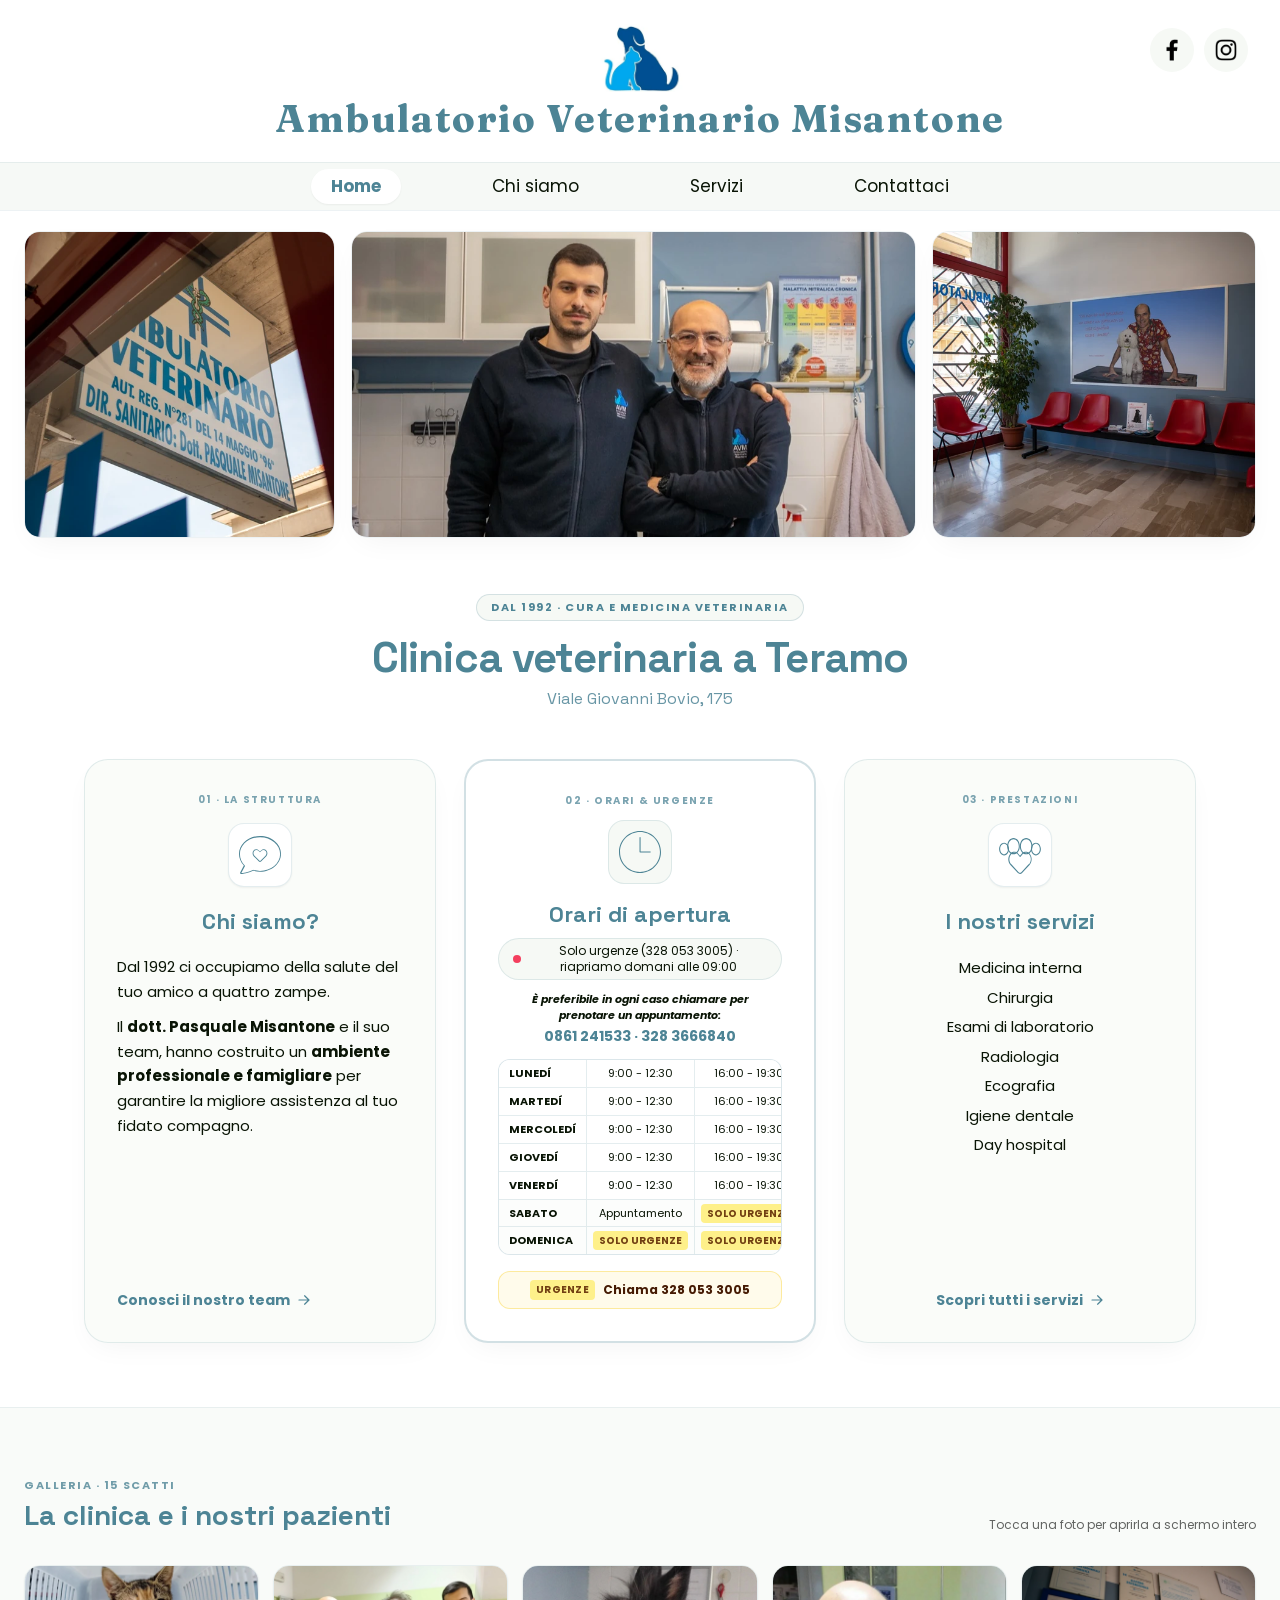
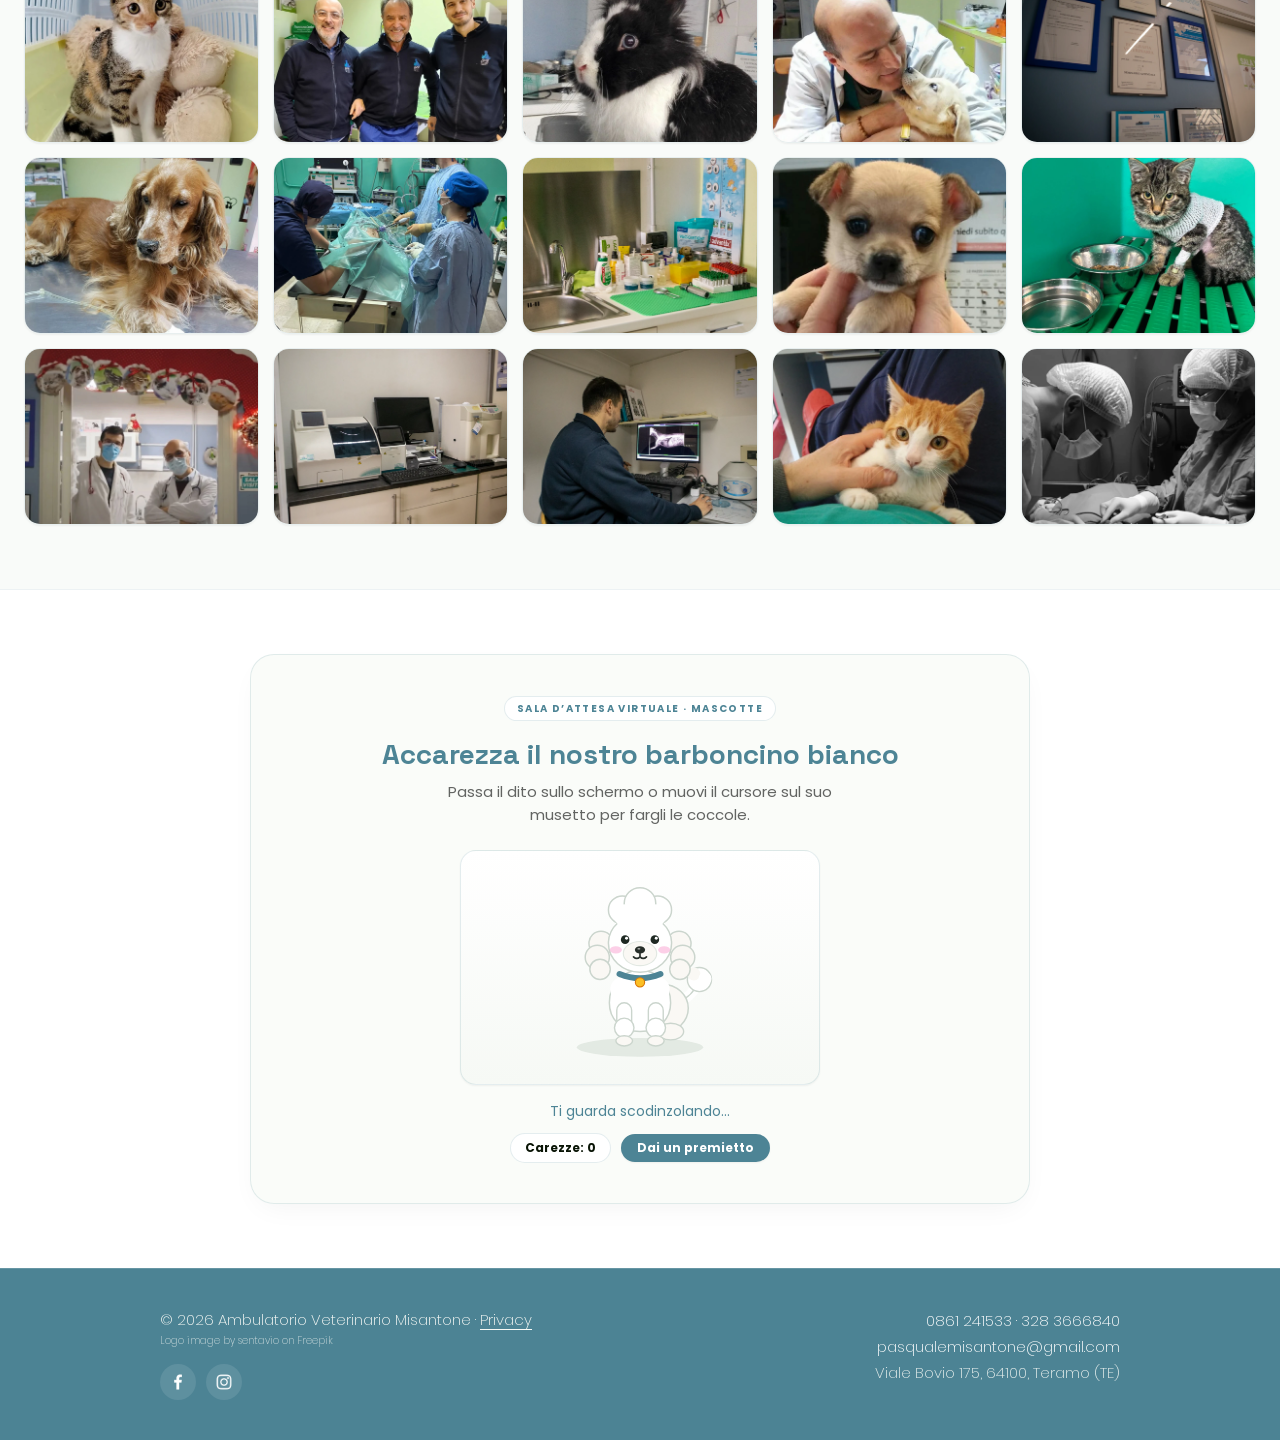
==== commit 9001a8ef: "Ottimizzazione UX/UI 2026 stile Cosmos, lightbox, FAQ, WhatsApp, orari sabato e barboncino interatti" ====
--- a/index.html
+++ b/index.html
@@ -19,6 +19,8 @@
     <link rel="icon" type="image/png" sizes="32x32" href="img/favicon-32.png">
     <link rel="icon" type="image/png" sizes="192x192" href="img/favicon-192.png">
     <link rel="apple-touch-icon" sizes="180x180" href="img/apple-touch-icon.png">
+    <link rel="manifest" href="site.webmanifest">
+    <meta name="theme-color" content="#4D8495">
     <link rel="preload" href="fonts/fraunces.woff2" as="font" type="font/woff2" crossorigin>
     <link rel="preload" href="fonts/space-grotesk.woff2" as="font" type="font/woff2" crossorigin>
     <link rel="preload" href="fonts/poppins-regular.woff2" as="font" type="font/woff2" crossorigin>
@@ -31,8 +33,13 @@
       "name": "Ambulatorio Veterinario Misantone",
       "url": "https://veterinariomisantone.it/",
       "image": "https://veterinariomisantone.it/img/og.jpg",
+      "hasMap": "https://maps.google.com/?q=Ambulatorio+Veterinario+Misantone+Viale+Giovanni+Bovio+175+Teramo",
       "telephone": "+390861241533",
       "email": "pasqualemisantone@gmail.com",
+      "areaServed": {
+        "@type": "City",
+        "name": "Teramo"
+      },
       "address": {
         "@type": "PostalAddress",
         "streetAddress": "Viale Giovanni Bovio, 175",
@@ -141,17 +148,17 @@
     </dialog>
 
     <main id="contenuto">
-        <!-- Striscia superiore a 3 foto con cornice moderna 2026 -->
+        <!-- Striscia superiore a 3 foto con cornice editoriale 2026 -->
         <section aria-label="Immagini dell'ambulatorio" class="max-w-[1380px] mx-auto px-4 md:px-6 pt-5">
             <div class="flex flex-col md:flex-row gap-3 md:gap-4 w-full">
-                <div class="hidden md:block md:w-[25.92%] overflow-hidden rounded-2xl shadow-card group">
-                    <img src="img/home/strip-1.webp" alt="Insegna esterna dell'Ambulatorio Veterinario Misantone" width="508" height="500" class="w-full h-full object-cover block transition-transform duration-500 group-hover:scale-105">
-                </div>
-                <div class="w-full md:w-[47.04%] overflow-hidden rounded-2xl shadow-card group">
-                    <img src="img/home/strip-2.webp" alt="Il Dott. Gabriele Misantone e il Dott. Pasquale Misantone in ambulatorio" width="922" height="500" fetchpriority="high" class="w-full h-full object-cover block transition-transform duration-500 group-hover:scale-105">
-                </div>
-                <div class="hidden md:block md:w-[27.04%] overflow-hidden rounded-2xl shadow-card group">
-                    <img src="img/home/strip-3.webp" alt="Sala d'attesa dell'Ambulatorio Veterinario Misantone" width="530" height="500" class="w-full h-full object-cover block transition-transform duration-500 group-hover:scale-105">
+                <div class="hidden md:block md:w-[25.92%] overflow-hidden rounded-2xl border border-wix-teal/10 shadow-card group">
+                    <img src="img/home/strip-1.webp" alt="Insegna esterna dell'Ambulatorio Veterinario Misantone" width="508" height="500" class="w-full h-full object-cover block transition-transform duration-700 ease-out group-hover:scale-[1.03]">
+                </div>
+                <div class="w-full md:w-[47.04%] overflow-hidden rounded-2xl border border-wix-teal/10 shadow-card group">
+                    <img src="img/home/strip-2.webp" alt="Il Dott. Gabriele Misantone e il Dott. Pasquale Misantone in ambulatorio" width="922" height="500" fetchpriority="high" class="w-full h-full object-cover block transition-transform duration-700 ease-out group-hover:scale-[1.03]">
+                </div>
+                <div class="hidden md:block md:w-[27.04%] overflow-hidden rounded-2xl border border-wix-teal/10 shadow-card group">
+                    <img src="img/home/strip-3.webp" alt="Sala d'attesa dell'Ambulatorio Veterinario Misantone" width="530" height="500" class="w-full h-full object-cover block transition-transform duration-700 ease-out group-hover:scale-[1.03]">
                 </div>
             </div>
         </section>
@@ -159,16 +166,17 @@
         <!-- Sezione Centrale: Titolo + 3 Card Bento (Chi siamo? / Orari di apertura / I nostri servizi) -->
         <section class="max-w-[1160px] mx-auto pt-10 md:pt-14 pb-12 md:pb-16 px-4 md:px-6">
             <div class="text-center mb-10 md:mb-12">
-                <span class="inline-flex items-center gap-2 px-3.5 py-1 rounded-full bg-wix-sage border border-wix-teal/20 text-wix-teal text-xs font-semibold uppercase tracking-wider mb-3">
-                    Dal 1992 al servizio dei vostri animali
+                <span class="inline-flex items-center gap-2 px-3.5 py-1 rounded-full bg-wix-sage border border-wix-teal/20 text-wix-teal text-[11px] font-semibold uppercase tracking-[0.14em] mb-3">
+                    Dal 1992 · Cura e medicina veterinaria
                 </span>
-                <h1 class="font-heading text-[30px] md:text-[38px] font-bold leading-[1.25] text-wix-teal">Clinica veterinaria a Teramo</h1>
-                <p class="font-heading text-[16px] leading-[1.4em] text-wix-teal/90 mt-1">viale Giovanni Bovio, 175</p>
+                <h1 class="font-heading text-[32px] md:text-[42px] font-bold leading-[1.18] tracking-[-0.02em] text-wix-teal">Clinica veterinaria a Teramo</h1>
+                <p class="font-heading text-[16px] leading-[1.4em] text-wix-teal/85 mt-1.5">Viale Giovanni Bovio, 175</p>
             </div>
 
             <div class="grid grid-cols-1 lg:grid-cols-12 gap-6 md:gap-7 items-stretch">
                 <!-- Colonna 1: Chi siamo? -->
                 <article class="lg:col-span-4 bg-wix-sage/55 rounded-3xl p-7 md:p-8 border border-wix-teal/15 shadow-card hover:shadow-cardHover transition-all duration-300 flex flex-col items-center">
+                    <span class="text-[10px] font-semibold uppercase tracking-[0.16em] text-wix-teal/75 mb-4">01 · La struttura</span>
                     <div class="w-16 h-16 rounded-2xl bg-white shadow-sm border border-wix-teal/15 flex items-center justify-center mb-5">
                         <svg viewBox="20 27.6 160 144.8" class="w-[42px] h-[38px] fill-wix-teal" aria-hidden="true">
                             <path d="M124.2 82.8c-4.9-5.8-14.3-5.9-20.1 0L99.9 87l-4.2-4.2c-5.8-5.9-15.2-5.8-20.1 0-5.6 6.6-5.2 16.4 1 22.5l19.3 19.3c1.1 1.1 2.6 1.7 4 1.7s2.9-.6 4-1.7l19.3-19.3c6.2-6 6.6-15.9 1-22.5zm-3.2 20.1l-19.3 19.3c-.9.9-2.4.9-3.3 0L79 102.9c-5-4.9-5.3-12.8-.8-18.1 2.2-2.6 5.4-4 8.5-4 3 0 6 1.2 8.2 3.5l5 5 5-5c4.5-4.6 12.1-4.5 16.7.5 4.5 5.3 4.2 13.2-.7 18.1z"/>
@@ -188,6 +196,7 @@
 
                 <!-- Colonna 2: Orari di apertura -->
                 <article class="lg:col-span-4 bg-white rounded-3xl p-6 md:p-8 border-2 border-wix-teal/25 shadow-card hover:shadow-cardHover transition-all duration-300 flex flex-col items-center">
+                    <span class="text-[10px] font-semibold uppercase tracking-[0.16em] text-wix-teal/75 mb-3">02 · Orari &amp; urgenze</span>
                     <div class="w-16 h-16 rounded-2xl bg-wix-sage border border-wix-teal/15 flex items-center justify-center mb-4">
                         <svg viewBox="20 20 160 160" class="w-[42px] h-[42px] fill-wix-teal" aria-hidden="true">
                             <path d="M100 20c-44.1 0-80 35.9-80 80s35.9 80 80 80 80-35.9 80-80-35.9-80-80-80zm0 156c-41.9 0-76-34.1-76-76s34.1-76 76-76 76 34.1 76 76-34.1 76-76 76z"/>
@@ -197,9 +206,8 @@
                     <h2 class="font-heading text-[22px] font-bold leading-[1.3em] text-wix-teal text-center">Orari di apertura</h2>
 
                     <!-- Stato Orari Live (aggiornato da nav.js) -->
-                    <div id="avviso-orari" hidden class="mt-2 px-3 py-1 rounded-lg bg-wix-yellow text-wix-urgentText text-xs font-semibold text-center"></div>
-                    <div class="mt-2 mb-3 inline-flex items-center gap-2 px-3.5 py-1 rounded-full bg-wix-sage border border-wix-teal/15 text-xs font-medium text-wix-dark">
-                        <span id="stato-pallino" class="w-2 h-2 rounded-full bg-stone-400"></span>
+                    <div class="mt-2.5 mb-3 inline-flex items-center gap-2 px-3.5 py-1 rounded-full bg-wix-sage border border-wix-teal/15 text-xs font-medium text-wix-dark text-center">
+                        <span id="stato-pallino" class="w-2 h-2 rounded-full bg-stone-400 shrink-0"></span>
                         <span id="stato-orari">Lun–Ven 09:00–12:30 · 16:00–19:30</span>
                     </div>
 
@@ -207,7 +215,7 @@
                         È preferibile in ogni caso chiamare per<br>prenotare un appuntamento:
                     </p>
                     <p class="font-bold text-[14px] leading-[1.5em] text-wix-teal text-center mt-0.5 mb-3">
-                        <a href="tel:+390861241533" class="hover:underline">0861 241533</a> - <a href="tel:+393283666840" class="hover:underline">328 3666840</a>
+                        <a href="tel:+390861241533" class="hover:underline">0861 241533</a> · <a href="tel:+393283666840" class="hover:underline">328 3666840</a>
                     </p>
 
                     <div class="w-full rounded-xl overflow-x-auto border border-wix-teal/20 bg-white">
@@ -252,13 +260,15 @@
                         </table>
                     </div>
 
-                    <p class="mt-3.5 font-bold italic text-[11px] leading-[1.35em] text-wix-dark text-center">
-                        PER <span class="bg-wix-yellow text-wix-urgentText px-1.5 py-0.5 rounded not-italic">URGENZE</span> CHIAMARE <a href="tel:+393280533005" class="hover:underline text-wix-teal not-italic font-bold">328 053 3005</a>
-                    </p>
+                    <a href="tel:+393280533005" class="mt-4 w-full inline-flex items-center justify-center gap-2 px-3.5 py-2 rounded-xl bg-amber-50 hover:bg-amber-100 border border-amber-200/80 text-amber-950 text-xs font-bold transition-colors">
+                        <span class="bg-wix-yellow text-wix-urgentText px-1.5 py-0.5 rounded uppercase tracking-wide text-[10px]">Urgenze</span>
+                        <span>Chiama 328 053 3005</span>
+                    </a>
                 </article>
 
                 <!-- Colonna 3: I nostri servizi -->
                 <article class="lg:col-span-4 bg-wix-sage/55 rounded-3xl p-7 md:p-8 border border-wix-teal/15 shadow-card hover:shadow-cardHover transition-all duration-300 flex flex-col items-center">
+                    <span class="text-[10px] font-semibold uppercase tracking-[0.16em] text-wix-teal/75 mb-4">03 · Prestazioni</span>
                     <div class="w-16 h-16 rounded-2xl bg-white shadow-sm border border-wix-teal/15 flex items-center justify-center mb-5">
                         <svg viewBox="20 19.5 160 161" class="w-[42px] h-[42px] fill-wix-teal" aria-hidden="true">
                             <path d="M51 66c0 17.5 10.6 31.1 24.2 31.1S99.3 83.4 99.3 66 88.7 34.9 75.2 34.9 51 48.5 51 66zm44.4 0c0 15-8.9 26.8-20.2 26.8C63.8 92.8 55 81 55 66s8.9-26.8 20.2-26.8c11.3.1 20.2 11.8 20.2 26.8z"/>
@@ -286,30 +296,220 @@
             </div>
         </section>
 
-        <!-- Galleria Fotografica 5x3 (15 foto nell'ordine esatto Wix, con spaziatura e angoli arrotondati 2026) -->
-        <section aria-label="Galleria fotografica dell'ambulatorio e dei pazienti" class="w-full bg-wix-sage/60 py-10 md:py-14 px-4 md:px-6 border-t border-wix-teal/10">
-            <div class="max-w-[1380px] mx-auto grid grid-cols-1 sm:grid-cols-2 md:grid-cols-5 gap-3 md:gap-3.5">
-                <div class="overflow-hidden rounded-2xl shadow-sm group"><img src="img/galleria/foto-01.webp" alt="Gatto in degenza nell'ambulatorio veterinario" width="960" height="722" class="w-full aspect-[480/361] object-cover block transition-transform duration-500 group-hover:scale-105"></div>
-                <div class="overflow-hidden rounded-2xl shadow-sm group"><img src="img/galleria/foto-02.webp" alt="Lo staff medico dell'Ambulatorio Veterinario Misantone" width="960" height="722" class="w-full aspect-[480/361] object-cover block transition-transform duration-500 group-hover:scale-105"></div>
-                <div class="overflow-hidden rounded-2xl shadow-sm group"><img src="img/galleria/foto-03.webp" alt="Coniglio bianco e nero in visita veterinaria" width="960" height="722" class="w-full aspect-[480/361] object-cover block transition-transform duration-500 group-hover:scale-105"></div>
-                <div class="overflow-hidden rounded-2xl shadow-sm group"><img src="img/galleria/foto-04.webp" alt="Veterinario con un cucciolo di cane" width="960" height="722" loading="lazy" class="w-full aspect-[480/361] object-cover block transition-transform duration-500 group-hover:scale-105"></div>
-                <div class="overflow-hidden rounded-2xl shadow-sm group"><img src="img/galleria/foto-05.webp" alt="Attestati di formazione e aggiornamento professionale" width="960" height="722" loading="lazy" class="w-full aspect-[480/361] object-cover block transition-transform duration-500 group-hover:scale-105"></div>
-                <div class="overflow-hidden rounded-2xl shadow-sm group"><img src="img/galleria/foto-06.webp" alt="Cane sul tavolo da visita" width="960" height="722" loading="lazy" class="w-full aspect-[480/361] object-cover block transition-transform duration-500 group-hover:scale-105"></div>
-                <div class="overflow-hidden rounded-2xl shadow-sm group"><img src="img/galleria/foto-07.webp" alt="Intervento in sala operatoria veterinaria" width="960" height="722" loading="lazy" class="w-full aspect-[480/361] object-cover block transition-transform duration-500 group-hover:scale-105"></div>
-                <div class="overflow-hidden rounded-2xl shadow-sm group"><img src="img/galleria/foto-08.webp" alt="Postazione per le analisi di laboratorio" width="960" height="722" loading="lazy" class="w-full aspect-[480/361] object-cover block transition-transform duration-500 group-hover:scale-105"></div>
-                <div class="overflow-hidden rounded-2xl shadow-sm group"><img src="img/galleria/foto-09.webp" alt="Piccolo cucciolo di cane visitato in clinica" width="960" height="722" loading="lazy" class="w-full aspect-[480/361] object-cover block transition-transform duration-500 group-hover:scale-105"></div>
-                <div class="overflow-hidden rounded-2xl shadow-sm group"><img src="img/galleria/foto-10.webp" alt="Gattino con fasciatura post-operatoria" width="960" height="722" loading="lazy" class="w-full aspect-[480/361] object-cover block transition-transform duration-500 group-hover:scale-105"></div>
-                <div class="overflow-hidden rounded-2xl shadow-sm group"><img src="img/galleria/foto-11.webp" alt="I medici veterinari dell'ambulatorio" width="960" height="722" loading="lazy" class="w-full aspect-[480/361] object-cover block transition-transform duration-500 group-hover:scale-105"></div>
-                <div class="overflow-hidden rounded-2xl shadow-sm group"><img src="img/galleria/foto-12.webp" alt="Strumentazione per diagnostica ed esami ematochimici" width="960" height="722" loading="lazy" class="w-full aspect-[480/361] object-cover block transition-transform duration-500 group-hover:scale-105"></div>
-                <div class="overflow-hidden rounded-2xl shadow-sm group"><img src="img/galleria/foto-13.webp" alt="Refertazione radiografica digitale al computer" width="960" height="722" loading="lazy" class="w-full aspect-[480/361] object-cover block transition-transform duration-500 group-hover:scale-105"></div>
-                <div class="overflow-hidden rounded-2xl shadow-sm group"><img src="img/galleria/foto-14.webp" alt="Gatto rosso e bianco durante una visita di controllo" width="960" height="722" loading="lazy" class="w-full aspect-[480/361] object-cover block transition-transform duration-500 group-hover:scale-105"></div>
-                <div class="overflow-hidden rounded-2xl shadow-sm group"><img src="img/galleria/foto-15.webp" alt="Chirurgia veterinaria di precisione in sala operatoria" width="960" height="722" loading="lazy" class="w-full aspect-[480/361] object-cover block transition-transform duration-500 group-hover:scale-105"></div>
+        <!-- Galleria Fotografica 5x3 (15 foto nell'ordine esatto Wix, curata stile Cosmos + Lightbox) -->
+        <section aria-label="Galleria fotografica dell'ambulatorio e dei pazienti" class="w-full bg-wix-sage/60 py-12 md:py-16 px-4 md:px-6 border-t border-wix-teal/10">
+            <div class="max-w-[1380px] mx-auto">
+                <div class="flex flex-col sm:flex-row sm:items-end justify-between gap-2 mb-6 md:mb-8">
+                    <div>
+                        <span class="text-[11px] font-semibold uppercase tracking-[0.14em] text-wix-teal/80">Galleria · 15 scatti</span>
+                        <h2 class="font-heading text-[24px] md:text-[28px] font-bold text-wix-teal leading-tight mt-0.5">La clinica e i nostri pazienti</h2>
+                    </div>
+                    <p class="text-xs text-wix-gray">Tocca una foto per aprirla a schermo intero</p>
+                </div>
+
+                <div class="grid grid-cols-1 sm:grid-cols-2 md:grid-cols-5 gap-3 md:gap-3.5">
+                    <button type="button" data-lightbox-src="img/galleria/foto-01.webp" data-lightbox-alt="Gatto in degenza nell'ambulatorio veterinario" class="relative overflow-hidden rounded-2xl border border-wix-teal/10 shadow-sm hover:shadow-card group text-left cursor-zoom-in transition-shadow">
+                        <img src="img/galleria/foto-01.webp" alt="Gatto in degenza nell'ambulatorio veterinario" width="960" height="722" class="w-full aspect-[480/361] object-cover block transition-transform duration-700 ease-out group-hover:scale-105">
+                        <span class="absolute bottom-2.5 left-2.5 px-2 py-0.5 rounded-full bg-white/90 backdrop-blur-sm text-[10px] font-semibold tracking-wider text-wix-dark opacity-0 group-hover:opacity-100 transition-opacity">01</span>
+                    </button>
+                    <button type="button" data-lightbox-src="img/galleria/foto-02.webp" data-lightbox-alt="Lo staff medico dell'Ambulatorio Veterinario Misantone" class="relative overflow-hidden rounded-2xl border border-wix-teal/10 shadow-sm hover:shadow-card group text-left cursor-zoom-in transition-shadow">
+                        <img src="img/galleria/foto-02.webp" alt="Lo staff medico dell'Ambulatorio Veterinario Misantone" width="960" height="722" class="w-full aspect-[480/361] object-cover block transition-transform duration-700 ease-out group-hover:scale-105">
+                        <span class="absolute bottom-2.5 left-2.5 px-2 py-0.5 rounded-full bg-white/90 backdrop-blur-sm text-[10px] font-semibold tracking-wider text-wix-dark opacity-0 group-hover:opacity-100 transition-opacity">02</span>
+                    </button>
+                    <button type="button" data-lightbox-src="img/galleria/foto-03.webp" data-lightbox-alt="Coniglio bianco e nero in visita veterinaria" class="relative overflow-hidden rounded-2xl border border-wix-teal/10 shadow-sm hover:shadow-card group text-left cursor-zoom-in transition-shadow">
+                        <img src="img/galleria/foto-03.webp" alt="Coniglio bianco e nero in visita veterinaria" width="960" height="722" class="w-full aspect-[480/361] object-cover block transition-transform duration-700 ease-out group-hover:scale-105">
+                        <span class="absolute bottom-2.5 left-2.5 px-2 py-0.5 rounded-full bg-white/90 backdrop-blur-sm text-[10px] font-semibold tracking-wider text-wix-dark opacity-0 group-hover:opacity-100 transition-opacity">03</span>
+                    </button>
+                    <button type="button" data-lightbox-src="img/galleria/foto-04.webp" data-lightbox-alt="Veterinario con un cucciolo di cane" class="relative overflow-hidden rounded-2xl border border-wix-teal/10 shadow-sm hover:shadow-card group text-left cursor-zoom-in transition-shadow">
+                        <img src="img/galleria/foto-04.webp" alt="Veterinario con un cucciolo di cane" width="960" height="722" loading="lazy" class="w-full aspect-[480/361] object-cover block transition-transform duration-700 ease-out group-hover:scale-105">
+                        <span class="absolute bottom-2.5 left-2.5 px-2 py-0.5 rounded-full bg-white/90 backdrop-blur-sm text-[10px] font-semibold tracking-wider text-wix-dark opacity-0 group-hover:opacity-100 transition-opacity">04</span>
+                    </button>
+                    <button type="button" data-lightbox-src="img/galleria/foto-05.webp" data-lightbox-alt="Attestati di formazione e aggiornamento professionale" class="relative overflow-hidden rounded-2xl border border-wix-teal/10 shadow-sm hover:shadow-card group text-left cursor-zoom-in transition-shadow">
+                        <img src="img/galleria/foto-05.webp" alt="Attestati di formazione e aggiornamento professionale" width="960" height="722" loading="lazy" class="w-full aspect-[480/361] object-cover block transition-transform duration-700 ease-out group-hover:scale-105">
+                        <span class="absolute bottom-2.5 left-2.5 px-2 py-0.5 rounded-full bg-white/90 backdrop-blur-sm text-[10px] font-semibold tracking-wider text-wix-dark opacity-0 group-hover:opacity-100 transition-opacity">05</span>
+                    </button>
+                    <button type="button" data-lightbox-src="img/galleria/foto-06.webp" data-lightbox-alt="Cane sul tavolo da visita" class="relative overflow-hidden rounded-2xl border border-wix-teal/10 shadow-sm hover:shadow-card group text-left cursor-zoom-in transition-shadow">
+                        <img src="img/galleria/foto-06.webp" alt="Cane sul tavolo da visita" width="960" height="722" loading="lazy" class="w-full aspect-[480/361] object-cover block transition-transform duration-700 ease-out group-hover:scale-105">
+                        <span class="absolute bottom-2.5 left-2.5 px-2 py-0.5 rounded-full bg-white/90 backdrop-blur-sm text-[10px] font-semibold tracking-wider text-wix-dark opacity-0 group-hover:opacity-100 transition-opacity">06</span>
+                    </button>
+                    <button type="button" data-lightbox-src="img/galleria/foto-07.webp" data-lightbox-alt="Intervento in sala operatoria veterinaria" class="relative overflow-hidden rounded-2xl border border-wix-teal/10 shadow-sm hover:shadow-card group text-left cursor-zoom-in transition-shadow">
+                        <img src="img/galleria/foto-07.webp" alt="Intervento in sala operatoria veterinaria" width="960" height="722" loading="lazy" class="w-full aspect-[480/361] object-cover block transition-transform duration-700 ease-out group-hover:scale-105">
+                        <span class="absolute bottom-2.5 left-2.5 px-2 py-0.5 rounded-full bg-white/90 backdrop-blur-sm text-[10px] font-semibold tracking-wider text-wix-dark opacity-0 group-hover:opacity-100 transition-opacity">07</span>
+                    </button>
+                    <button type="button" data-lightbox-src="img/galleria/foto-08.webp" data-lightbox-alt="Postazione per le analisi di laboratorio" class="relative overflow-hidden rounded-2xl border border-wix-teal/10 shadow-sm hover:shadow-card group text-left cursor-zoom-in transition-shadow">
+                        <img src="img/galleria/foto-08.webp" alt="Postazione per le analisi di laboratorio" width="960" height="722" loading="lazy" class="w-full aspect-[480/361] object-cover block transition-transform duration-700 ease-out group-hover:scale-105">
+                        <span class="absolute bottom-2.5 left-2.5 px-2 py-0.5 rounded-full bg-white/90 backdrop-blur-sm text-[10px] font-semibold tracking-wider text-wix-dark opacity-0 group-hover:opacity-100 transition-opacity">08</span>
+                    </button>
+                    <button type="button" data-lightbox-src="img/galleria/foto-09.webp" data-lightbox-alt="Piccolo cucciolo di cane visitato in clinica" class="relative overflow-hidden rounded-2xl border border-wix-teal/10 shadow-sm hover:shadow-card group text-left cursor-zoom-in transition-shadow">
+                        <img src="img/galleria/foto-09.webp" alt="Piccolo cucciolo di cane visitato in clinica" width="960" height="722" loading="lazy" class="w-full aspect-[480/361] object-cover block transition-transform duration-700 ease-out group-hover:scale-105">
+                        <span class="absolute bottom-2.5 left-2.5 px-2 py-0.5 rounded-full bg-white/90 backdrop-blur-sm text-[10px] font-semibold tracking-wider text-wix-dark opacity-0 group-hover:opacity-100 transition-opacity">09</span>
+                    </button>
+                    <button type="button" data-lightbox-src="img/galleria/foto-10.webp" data-lightbox-alt="Gattino con fasciatura post-operatoria" class="relative overflow-hidden rounded-2xl border border-wix-teal/10 shadow-sm hover:shadow-card group text-left cursor-zoom-in transition-shadow">
+                        <img src="img/galleria/foto-10.webp" alt="Gattino con fasciatura post-operatoria" width="960" height="722" loading="lazy" class="w-full aspect-[480/361] object-cover block transition-transform duration-700 ease-out group-hover:scale-105">
+                        <span class="absolute bottom-2.5 left-2.5 px-2 py-0.5 rounded-full bg-white/90 backdrop-blur-sm text-[10px] font-semibold tracking-wider text-wix-dark opacity-0 group-hover:opacity-100 transition-opacity">10</span>
+                    </button>
+                    <button type="button" data-lightbox-src="img/galleria/foto-11.webp" data-lightbox-alt="I medici veterinari dell'ambulatorio" class="relative overflow-hidden rounded-2xl border border-wix-teal/10 shadow-sm hover:shadow-card group text-left cursor-zoom-in transition-shadow">
+                        <img src="img/galleria/foto-11.webp" alt="I medici veterinari dell'ambulatorio" width="960" height="722" loading="lazy" class="w-full aspect-[480/361] object-cover block transition-transform duration-700 ease-out group-hover:scale-105">
+                        <span class="absolute bottom-2.5 left-2.5 px-2 py-0.5 rounded-full bg-white/90 backdrop-blur-sm text-[10px] font-semibold tracking-wider text-wix-dark opacity-0 group-hover:opacity-100 transition-opacity">11</span>
+                    </button>
+                    <button type="button" data-lightbox-src="img/galleria/foto-12.webp" data-lightbox-alt="Strumentazione per diagnostica ed esami ematochimici" class="relative overflow-hidden rounded-2xl border border-wix-teal/10 shadow-sm hover:shadow-card group text-left cursor-zoom-in transition-shadow">
+                        <img src="img/galleria/foto-12.webp" alt="Strumentazione per diagnostica ed esami ematochimici" width="960" height="722" loading="lazy" class="w-full aspect-[480/361] object-cover block transition-transform duration-700 ease-out group-hover:scale-105">
+                        <span class="absolute bottom-2.5 left-2.5 px-2 py-0.5 rounded-full bg-white/90 backdrop-blur-sm text-[10px] font-semibold tracking-wider text-wix-dark opacity-0 group-hover:opacity-100 transition-opacity">12</span>
+                    </button>
+                    <button type="button" data-lightbox-src="img/galleria/foto-13.webp" data-lightbox-alt="Refertazione radiografica digitale al computer" class="relative overflow-hidden rounded-2xl border border-wix-teal/10 shadow-sm hover:shadow-card group text-left cursor-zoom-in transition-shadow">
+                        <img src="img/galleria/foto-13.webp" alt="Refertazione radiografica digitale al computer" width="960" height="722" loading="lazy" class="w-full aspect-[480/361] object-cover block transition-transform duration-700 ease-out group-hover:scale-105">
+                        <span class="absolute bottom-2.5 left-2.5 px-2 py-0.5 rounded-full bg-white/90 backdrop-blur-sm text-[10px] font-semibold tracking-wider text-wix-dark opacity-0 group-hover:opacity-100 transition-opacity">13</span>
+                    </button>
+                    <button type="button" data-lightbox-src="img/galleria/foto-14.webp" data-lightbox-alt="Gatto rosso e bianco durante una visita di controllo" class="relative overflow-hidden rounded-2xl border border-wix-teal/10 shadow-sm hover:shadow-card group text-left cursor-zoom-in transition-shadow">
+                        <img src="img/galleria/foto-14.webp" alt="Gatto rosso e bianco durante una visita di controllo" width="960" height="722" loading="lazy" class="w-full aspect-[480/361] object-cover block transition-transform duration-700 ease-out group-hover:scale-105">
+                        <span class="absolute bottom-2.5 left-2.5 px-2 py-0.5 rounded-full bg-white/90 backdrop-blur-sm text-[10px] font-semibold tracking-wider text-wix-dark opacity-0 group-hover:opacity-100 transition-opacity">14</span>
+                    </button>
+                    <button type="button" data-lightbox-src="img/galleria/foto-15.webp" data-lightbox-alt="Chirurgia veterinaria di precisione in sala operatoria" class="relative overflow-hidden rounded-2xl border border-wix-teal/10 shadow-sm hover:shadow-card group text-left cursor-zoom-in transition-shadow">
+                        <img src="img/galleria/foto-15.webp" alt="Chirurgia veterinaria di precisione in sala operatoria" width="960" height="722" loading="lazy" class="w-full aspect-[480/361] object-cover block transition-transform duration-700 ease-out group-hover:scale-105">
+                        <span class="absolute bottom-2.5 left-2.5 px-2 py-0.5 rounded-full bg-white/90 backdrop-blur-sm text-[10px] font-semibold tracking-wider text-wix-dark opacity-0 group-hover:opacity-100 transition-opacity">15</span>
+                    </button>
+                </div>
+            </div>
+        </section>
+
+        <!-- Mascotte interattiva: Barboncino Bianco da accarezzare -->
+        <section id="barboncino-section" aria-label="Mascotte interattiva della clinica" class="w-full bg-white py-12 md:py-16 px-4 md:px-6 border-t border-wix-teal/10">
+            <div class="max-w-[780px] mx-auto bg-wix-sage/55 rounded-3xl border border-wix-teal/15 shadow-card p-6 md:p-10 text-center">
+                <span class="inline-flex items-center gap-1.5 px-3 py-1 rounded-full bg-white border border-wix-teal/15 text-wix-teal text-[10px] font-semibold uppercase tracking-[0.14em]">
+                    Sala d’attesa virtuale · Mascotte
+                </span>
+                <h2 class="font-heading text-[24px] md:text-[28px] font-bold text-wix-teal mt-3">Accarezza il nostro barboncino bianco</h2>
+                <p class="text-[14px] md:text-[15px] text-wix-gray max-w-md mx-auto mt-1.5">Passa il dito sullo schermo o muovi il cursore sul suo musetto per fargli le coccole.</p>
+
+                <div id="barboncino-stage" tabindex="0" role="button" aria-label="Accarezza il barboncino bianco" class="relative mt-6 mx-auto max-w-[360px] h-[235px] rounded-2xl bg-gradient-to-b from-white to-wix-sage border border-wix-teal/15 shadow-sm flex items-center justify-center overflow-hidden select-none touch-none cursor-grab active:cursor-grabbing focus-visible:outline-none">
+                    <svg id="barboncino-svg" viewBox="0 0 280 220" class="w-[260px] h-[205px]" aria-hidden="true">
+                        <!-- Ombra sul pavimento -->
+                        <ellipse cx="140" cy="196" rx="68" ry="10" fill="#DCE5DD" opacity="0.75"/>
+
+                        <!-- Coda fluffy con pom-pom che scodinzola -->
+                        <g class="coda-riposo">
+                            <path d="M180 148 Q198 140 202 126" fill="none" stroke="#FFFFFF" stroke-width="11" stroke-linecap="round"/>
+                            <path d="M180 148 Q198 140 202 126" fill="none" stroke="#CBD5CD" stroke-width="1.5" stroke-linecap="round"/>
+                            <circle cx="204" cy="123" r="13" fill="#FFFFFF" stroke="#CBD5CD" stroke-width="1.5"/>
+                            <circle cx="198" cy="117" r="7" fill="#FAF8F4"/>
+                            <circle cx="210" cy="122" r="7" fill="#FFFFFF"/>
+                        </g>
+
+                        <!-- Corpo morbido -->
+                        <g class="corpo-respiro">
+                            <!-- Corpo posteriore / fianchi -->
+                            <ellipse cx="164" cy="154" rx="28" ry="26" fill="#FAF8F4" stroke="#CBD5CD" stroke-width="1.6"/>
+                            <!-- Torace nuvola -->
+                            <path d="M107 148c0-21 15-35 33-35s33 14 33 35c0 17-12 31-33 31s-33-14-33-31z" fill="#FFFFFF" stroke="#CBD5CD" stroke-width="1.6"/>
+                            <circle cx="122" cy="134" r="14" fill="#FFFFFF"/>
+                            <circle cx="158" cy="134" r="14" fill="#FFFFFF"/>
+                            <circle cx="140" cy="129" r="16" fill="#FFFFFF"/>
+
+                            <!-- Zampa posteriore destra -->
+                            <ellipse cx="173" cy="179" rx="14" ry="9" fill="#FAF8F4" stroke="#CBD5CD" stroke-width="1.5"/>
+
+                            <!-- Zampe anteriori con pom-pom -->
+                            <rect x="115" y="148" width="16" height="36" rx="8" fill="#FFFFFF" stroke="#CBD5CD" stroke-width="1.5"/>
+                            <rect x="149" y="148" width="16" height="36" rx="8" fill="#FFFFFF" stroke="#CBD5CD" stroke-width="1.5"/>
+                            <!-- Pom-pom caviglie -->
+                            <circle cx="123" cy="175" r="10.5" fill="#FFFFFF" stroke="#CBD5CD" stroke-width="1.5"/>
+                            <circle cx="157" cy="175" r="10.5" fill="#FFFFFF" stroke="#CBD5CD" stroke-width="1.5"/>
+                            <!-- Piedini -->
+                            <ellipse cx="123" cy="189" rx="9" ry="5.5" fill="#FAF8F4" stroke="#CBD5CD" stroke-width="1.5"/>
+                            <ellipse cx="157" cy="189" rx="9" ry="5.5" fill="#FAF8F4" stroke="#CBD5CD" stroke-width="1.5"/>
+
+                            <!-- Collarino ambulatorio (Teal + medaglietta cuore) -->
+                            <path d="M118 117 Q140 126 162 117" fill="none" stroke="#4D8495" stroke-width="6.5" stroke-linecap="round"/>
+                            <circle cx="140" cy="126" r="5" fill="#FBBF24" stroke="#D97706" stroke-width="1.2"/>
+                        </g>
+
+                        <!-- Testa interattiva (segue leggermente la carezza) -->
+                        <g id="barboncino-testa" class="transition-transform duration-150 ease-out" style="transform-origin: 140px 88px;">
+                            <!-- Orecchie ricce sinistra e destra -->
+                            <g fill="#FAF8F4" stroke="#CBD5CD" stroke-width="1.6">
+                                <circle cx="98" cy="84" r="13"/>
+                                <circle cx="94" cy="99" r="13"/>
+                                <circle cx="97" cy="112" r="11"/>
+                                <circle cx="182" cy="84" r="13"/>
+                                <circle cx="186" cy="99" r="13"/>
+                                <circle cx="183" cy="112" r="11"/>
+                            </g>
+
+                            <!-- Ciuffo nuvola in cima alla testa -->
+                            <g fill="#FFFFFF" stroke="#CBD5CD" stroke-width="1.6">
+                                <circle cx="121" cy="48" r="15"/>
+                                <circle cx="159" cy="48" r="15"/>
+                                <circle cx="140" cy="41" r="17"/>
+                            </g>
+
+                            <!-- Viso -->
+                            <ellipse cx="140" cy="84" rx="34" ry="31" fill="#FFFFFF" stroke="#CBD5CD" stroke-width="1.6"/>
+                            <!-- Riempimento morbido tra ciuffo e viso -->
+                            <circle cx="124" cy="54" r="12" fill="#FFFFFF"/>
+                            <circle cx="156" cy="54" r="12" fill="#FFFFFF"/>
+                            <circle cx="140" cy="51" r="14" fill="#FFFFFF"/>
+
+                            <!-- Musetto sporgente -->
+                            <ellipse cx="140" cy="95" rx="18" ry="13" fill="#FAF8F4" stroke="#E2E8E2" stroke-width="1.2"/>
+
+                            <!-- Guance rosate -->
+                            <ellipse cx="114" cy="91" rx="6.5" ry="4" fill="#F9A8D4" opacity="0.55"/>
+                            <ellipse cx="166" cy="91" rx="6.5" ry="4" fill="#F9A8D4" opacity="0.55"/>
+
+                            <!-- Occhi a riposo -->
+                            <g id="occhi-riposo">
+                                <circle cx="124" cy="80" r="4.6" fill="#1E2923"/>
+                                <circle cx="125.5" cy="78.4" r="1.6" fill="#FFFFFF"/>
+                                <circle cx="156" cy="80" r="4.6" fill="#1E2923"/>
+                                <circle cx="157.5" cy="78.4" r="1.6" fill="#FFFFFF"/>
+                            </g>
+
+                            <!-- Occhi felici quando accarezzato -->
+                            <g id="occhi-felici" class="hidden" stroke="#1E2923" stroke-width="2.8" stroke-linecap="round" fill="none">
+                                <path d="M118 82 Q124 75 130 82"/>
+                                <path d="M150 82 Q156 75 162 82"/>
+                            </g>
+
+                            <!-- Nasino e sorriso -->
+                            <ellipse cx="140" cy="91" rx="5.5" ry="4" fill="#262D28"/>
+                            <ellipse cx="138.8" cy="89.8" rx="1.6" ry="0.9" fill="#FFFFFF" opacity="0.6"/>
+                            <path d="M140 95v3M133 98.5q3.5 3.5 7 0q3.5 3.5 7 0" fill="none" stroke="#262D28" stroke-width="1.8" stroke-linecap="round"/>
+
+                            <!-- Linguetta felice -->
+                            <path id="bocca-felice" class="hidden" d="M136.5 100.5 Q140 110 143.5 100.5 Z" fill="#F472B6" stroke="#DB2777" stroke-width="1"/>
+                        </g>
+                    </svg>
+                </div>
+
+                <p id="barboncino-stato" class="mt-4 text-sm font-medium text-wix-teal min-h-[20px]">Ti guarda scodinzolando...</p>
+                <div class="mt-3 flex flex-wrap items-center justify-center gap-2.5">
+                    <span id="barboncino-count" class="px-3.5 py-1.5 rounded-full bg-white border border-wix-teal/15 text-xs font-semibold text-wix-dark">Carezze: 0</span>
+                    <button type="button" id="barboncino-premio" class="px-4 py-1.5 rounded-full bg-wix-teal hover:bg-wix-tealDark text-white text-xs font-semibold shadow-sm transition-colors">
+                        Dai un premietto
+                    </button>
+                </div>
             </div>
         </section>
     </main>
 
+    <!-- Lightbox Galleria -->
+    <dialog id="lightbox" aria-label="Anteprima fotografia" class="m-auto p-0 bg-transparent max-w-4xl w-[94vw] text-white outline-none">
+        <div class="relative rounded-3xl overflow-hidden bg-wix-dark/95 border border-white/15 shadow-2xl">
+            <div class="flex items-center justify-between px-4 py-3 border-b border-white/10 text-xs">
+                <span id="lb-counter" class="font-semibold tracking-wider text-wix-sage/85">01 / 15</span>
+                <button type="button" id="lb-close" aria-label="Chiudi anteprima" class="px-3 py-1 rounded-full bg-white/10 hover:bg-white/20 text-white font-medium transition-colors">Chiudi ✕</button>
+            </div>
+            <div class="relative flex items-center justify-center bg-black/40 p-2 sm:p-4">
+                <button type="button" id="lb-prev" aria-label="Foto precedente" class="absolute left-2 sm:left-4 z-10 w-10 h-10 rounded-full bg-black/60 hover:bg-black/80 text-white flex items-center justify-center transition-colors">‹</button>
+                <img id="lb-img" src="img/galleria/foto-01.webp" alt="Anteprima foto galleria" width="960" height="722" class="max-h-[72vh] w-auto max-w-full rounded-xl object-contain">
+                <button type="button" id="lb-next" aria-label="Foto successiva" class="absolute right-2 sm:right-4 z-10 w-10 h-10 rounded-full bg-black/60 hover:bg-black/80 text-white flex items-center justify-center transition-colors">›</button>
+            </div>
+            <p id="lb-caption" class="px-5 py-3 text-center text-sm text-wix-sage"></p>
+        </div>
+    </dialog>
+
     <footer class="bg-wix-tealAlt text-wix-sage border-t border-white/15">
-        <div class="max-w-[1040px] mx-auto px-6 md:px-10 py-8 flex flex-col md:flex-row items-center md:items-start justify-between gap-6">
+        <div class="max-w-[1040px] mx-auto px-6 md:px-10 pt-9 pb-24 md:py-10 flex flex-col md:flex-row items-center md:items-start justify-between gap-6">
             <div class="order-2 md:order-1 text-center md:text-left">
                 <p class="font-extralight text-[15px] leading-[1.5em] text-wix-sage">© 2026 Ambulatorio Veterinario Misantone · <a href="privacy.html" class="underline underline-offset-4 hover:text-white transition-colors">Privacy</a></p>
                 <p class="font-extralight text-[10px] leading-[1.4em] text-wix-sage/80 mt-0.5 mb-4">Logo image by sentavio on Freepik</p>
--- a/css/stile.css
+++ b/css/stile.css
@@ -1 +1 @@
-*,:after,:before{--tw-border-spacing-x:0;--tw-border-spacing-y:0;--tw-translate-x:0;--tw-translate-y:0;--tw-rotate:0;--tw-skew-x:0;--tw-skew-y:0;--tw-scale-x:1;--tw-scale-y:1;--tw-pan-x: ;--tw-pan-y: ;--tw-pinch-zoom: ;--tw-scroll-snap-strictness:proximity;--tw-gradient-from-position: ;--tw-gradient-via-position: ;--tw-gradient-to-position: ;--tw-ordinal: ;--tw-slashed-zero: ;--tw-numeric-figure: ;--tw-numeric-spacing: ;--tw-numeric-fraction: ;--tw-ring-inset: ;--tw-ring-offset-width:0px;--tw-ring-offset-color:#fff;--tw-ring-color:rgba(59,130,246,.5);--tw-ring-offset-shadow:0 0 #0000;--tw-ring-shadow:0 0 #0000;--tw-shadow:0 0 #0000;--tw-shadow-colored:0 0 #0000;--tw-blur: ;--tw-brightness: ;--tw-contrast: ;--tw-grayscale: ;--tw-hue-rotate: ;--tw-invert: ;--tw-saturate: ;--tw-sepia: ;--tw-drop-shadow: ;--tw-backdrop-blur: ;--tw-backdrop-brightness: ;--tw-backdrop-contrast: ;--tw-backdrop-grayscale: ;--tw-backdrop-hue-rotate: ;--tw-backdrop-invert: ;--tw-backdrop-opacity: ;--tw-backdrop-saturate: ;--tw-backdrop-sepia: ;--tw-contain-size: ;--tw-contain-layout: ;--tw-contain-paint: ;--tw-contain-style: }::backdrop{--tw-border-spacing-x:0;--tw-border-spacing-y:0;--tw-translate-x:0;--tw-translate-y:0;--tw-rotate:0;--tw-skew-x:0;--tw-skew-y:0;--tw-scale-x:1;--tw-scale-y:1;--tw-pan-x: ;--tw-pan-y: ;--tw-pinch-zoom: ;--tw-scroll-snap-strictness:proximity;--tw-gradient-from-position: ;--tw-gradient-via-position: ;--tw-gradient-to-position: ;--tw-ordinal: ;--tw-slashed-zero: ;--tw-numeric-figure: ;--tw-numeric-spacing: ;--tw-numeric-fraction: ;--tw-ring-inset: ;--tw-ring-offset-width:0px;--tw-ring-offset-color:#fff;--tw-ring-color:rgba(59,130,246,.5);--tw-ring-offset-shadow:0 0 #0000;--tw-ring-shadow:0 0 #0000;--tw-shadow:0 0 #0000;--tw-shadow-colored:0 0 #0000;--tw-blur: ;--tw-brightness: ;--tw-contrast: ;--tw-grayscale: ;--tw-hue-rotate: ;--tw-invert: ;--tw-saturate: ;--tw-sepia: ;--tw-drop-shadow: ;--tw-backdrop-blur: ;--tw-backdrop-brightness: ;--tw-backdrop-contrast: ;--tw-backdrop-grayscale: ;--tw-backdrop-hue-rotate: ;--tw-backdrop-invert: ;--tw-backdrop-opacity: ;--tw-backdrop-saturate: ;--tw-backdrop-sepia: ;--tw-contain-size: ;--tw-contain-layout: ;--tw-contain-paint: ;--tw-contain-style: }/*! tailwindcss v3.4.17 | MIT License | https://tailwindcss.com*/*,:after,:before{box-sizing:border-box;border:0 solid #e5e7eb}:after,:before{--tw-content:""}:host,html{line-height:1.5;-webkit-text-size-adjust:100%;-moz-tab-size:4;-o-tab-size:4;tab-size:4;font-family:Poppins,sans-serif;font-feature-settings:normal;font-variation-settings:normal;-webkit-tap-highlight-color:transparent}body{margin:0;line-height:inherit}hr{height:0;color:inherit;border-top-width:1px}abbr:where([title]){-webkit-text-decoration:underline dotted;text-decoration:underline dotted}h1,h2,h3,h4,h5,h6{font-size:inherit;font-weight:inherit}a{color:inherit;text-decoration:inherit}b,strong{font-weight:bolder}code,kbd,pre,samp{font-family:ui-monospace,SFMono-Regular,Menlo,Monaco,Consolas,Liberation Mono,Courier New,monospace;font-feature-settings:normal;font-variation-settings:normal;font-size:1em}small{font-size:80%}sub,sup{font-size:75%;line-height:0;position:relative;vertical-align:baseline}sub{bottom:-.25em}sup{top:-.5em}table{text-indent:0;border-color:inherit;border-collapse:collapse}button,input,optgroup,select,textarea{font-family:inherit;font-feature-settings:inherit;font-variation-settings:inherit;font-size:100%;font-weight:inherit;line-height:inherit;letter-spacing:inherit;color:inherit;margin:0;padding:0}button,select{text-transform:none}button,input:where([type=button]),input:where([type=reset]),input:where([type=submit]){-webkit-appearance:button;background-color:transparent;background-image:none}:-moz-focusring{outline:auto}:-moz-ui-invalid{box-shadow:none}progress{vertical-align:baseline}::-webkit-inner-spin-button,::-webkit-outer-spin-button{height:auto}[type=search]{-webkit-appearance:textfield;outline-offset:-2px}::-webkit-search-decoration{-webkit-appearance:none}::-webkit-file-upload-button{-webkit-appearance:button;font:inherit}summary{display:list-item}blockquote,dd,dl,figure,h1,h2,h3,h4,h5,h6,hr,p,pre{margin:0}fieldset{margin:0}fieldset,legend{padding:0}menu,ol,ul{list-style:none;margin:0;padding:0}dialog{padding:0}textarea{resize:vertical}input::-moz-placeholder,textarea::-moz-placeholder{opacity:1;color:#9ca3af}input::placeholder,textarea::placeholder{opacity:1;color:#9ca3af}[role=button],button{cursor:pointer}:disabled{cursor:default}audio,canvas,embed,iframe,img,object,svg,video{display:block;vertical-align:middle}img,video{max-width:100%;height:auto}[hidden]:where(:not([hidden=until-found])){display:none}.absolute{position:absolute}.relative{position:relative}.sticky{position:sticky}.right-8{right:2rem}.top-0{top:0}.top-7{top:1.75rem}.z-10{z-index:10}.z-40{z-index:40}.order-1{order:1}.order-2{order:2}.m-0{margin:0}.mx-auto{margin-left:auto;margin-right:auto}.my-auto{margin-top:auto;margin-bottom:auto}.-mt-\[21px\]{margin-top:-21px}.mb-1{margin-bottom:.25rem}.mb-10{margin-bottom:2.5rem}.mb-2{margin-bottom:.5rem}.mb-3{margin-bottom:.75rem}.mb-4{margin-bottom:1rem}.mb-5{margin-bottom:1.25rem}.mb-8{margin-bottom:2rem}.ml-auto{margin-left:auto}.mt-0\.5{margin-top:.125rem}.mt-1{margin-top:.25rem}.mt-2{margin-top:.5rem}.mt-3{margin-top:.75rem}.mt-3\.5{margin-top:.875rem}.mt-4{margin-top:1rem}.mt-5{margin-top:1.25rem}.mt-6{margin-top:1.5rem}.mt-8{margin-top:2rem}.line-clamp-4{overflow:hidden;display:-webkit-box;-webkit-box-orient:vertical;-webkit-line-clamp:4}.block{display:block}.inline-block{display:inline-block}.flex{display:flex}.inline-flex{display:inline-flex}.table{display:table}.grid{display:grid}.hidden{display:none}.aspect-\[245\/414\]{aspect-ratio:245/414}.aspect-\[480\/361\]{aspect-ratio:480/361}.h-12{height:3rem}.h-16{height:4rem}.h-2{height:.5rem}.h-4{height:1rem}.h-5{height:1.25rem}.h-6{height:1.5rem}.h-7{height:1.75rem}.h-\[222px\]{height:222px}.h-\[243px\]{height:243px}.h-\[34px\]{height:34px}.h-\[380px\]{height:380px}.h-\[38px\]{height:38px}.h-\[42px\]{height:42px}.h-\[44px\]{height:44px}.h-\[58px\]{height:58px}.h-\[64px\]{height:64px}.h-auto{height:auto}.h-full{height:100%}.max-h-none{max-height:none}.min-h-\[100svh\]{min-height:100svh}.w-12{width:3rem}.w-16{width:4rem}.w-2{width:.5rem}.w-4{width:1rem}.w-5{width:1.25rem}.w-6{width:1.5rem}.w-7{width:1.75rem}.w-\[224px\]{width:224px}.w-\[225px\]{width:225px}.w-\[300px\]{width:300px}.w-\[34px\]{width:34px}.w-\[42px\]{width:42px}.w-\[78px\]{width:78px}.w-\[86px\]{width:86px}.w-full{width:100%}.max-w-2xl{max-width:42rem}.max-w-\[1040px\]{max-width:1040px}.max-w-\[1060px\]{max-width:1060px}.max-w-\[1160px\]{max-width:1160px}.max-w-\[1280px\]{max-width:1280px}.max-w-\[1380px\]{max-width:1380px}.max-w-\[320px\]{max-width:320px}.max-w-\[700px\]{max-width:700px}.max-w-\[760px\]{max-width:760px}.max-w-\[780px\]{max-width:780px}.max-w-\[820px\]{max-width:820px}.max-w-\[85vw\]{max-width:85vw}.max-w-\[920px\]{max-width:920px}.max-w-\[960px\]{max-width:960px}.max-w-\[980px\]{max-width:980px}.max-w-lg{max-width:32rem}.max-w-xl{max-width:36rem}.flex-1{flex:1 1 0%}.border-collapse{border-collapse:collapse}.transform{transform:translate(var(--tw-translate-x),var(--tw-translate-y)) rotate(var(--tw-rotate)) skewX(var(--tw-skew-x)) skewY(var(--tw-skew-y)) scaleX(var(--tw-scale-x)) scaleY(var(--tw-scale-y))}.grid-cols-1{grid-template-columns:repeat(1,minmax(0,1fr))}.grid-cols-2{grid-template-columns:repeat(2,minmax(0,1fr))}.flex-col{flex-direction:column}.flex-wrap{flex-wrap:wrap}.items-start{align-items:flex-start}.items-center{align-items:center}.items-stretch{align-items:stretch}.justify-center{justify-content:center}.justify-between{justify-content:space-between}.justify-around{justify-content:space-around}.gap-1\.5{gap:.375rem}.gap-2{gap:.5rem}.gap-2\.5{gap:.625rem}.gap-3{gap:.75rem}.gap-5{gap:1.25rem}.gap-6{gap:1.5rem}.gap-8{gap:2rem}.space-y-0\.5>:not([hidden])~:not([hidden]){--tw-space-y-reverse:0;margin-top:calc(.125rem*(1 - var(--tw-space-y-reverse)));margin-bottom:calc(.125rem*var(--tw-space-y-reverse))}.space-y-1>:not([hidden])~:not([hidden]){--tw-space-y-reverse:0;margin-top:calc(.25rem*(1 - var(--tw-space-y-reverse)));margin-bottom:calc(.25rem*var(--tw-space-y-reverse))}.space-y-2>:not([hidden])~:not([hidden]){--tw-space-y-reverse:0;margin-top:calc(.5rem*(1 - var(--tw-space-y-reverse)));margin-bottom:calc(.5rem*var(--tw-space-y-reverse))}.space-y-2\.5>:not([hidden])~:not([hidden]){--tw-space-y-reverse:0;margin-top:calc(.625rem*(1 - var(--tw-space-y-reverse)));margin-bottom:calc(.625rem*var(--tw-space-y-reverse))}.space-y-3>:not([hidden])~:not([hidden]){--tw-space-y-reverse:0;margin-top:calc(.75rem*(1 - var(--tw-space-y-reverse)));margin-bottom:calc(.75rem*var(--tw-space-y-reverse))}.space-y-8>:not([hidden])~:not([hidden]){--tw-space-y-reverse:0;margin-top:calc(2rem*(1 - var(--tw-space-y-reverse)));margin-bottom:calc(2rem*var(--tw-space-y-reverse))}.divide-y>:not([hidden])~:not([hidden]){--tw-divide-y-reverse:0;border-top-width:calc(1px*(1 - var(--tw-divide-y-reverse)));border-bottom-width:calc(1px*var(--tw-divide-y-reverse))}.divide-wix-teal\/15>:not([hidden])~:not([hidden]){border-color:rgba(77,132,149,.15)}.self-start{align-self:flex-start}.overflow-hidden{overflow:hidden}.overflow-x-auto{overflow-x:auto}.scroll-smooth{scroll-behavior:smooth}.whitespace-nowrap{white-space:nowrap}.break-all{word-break:break-all}.rounded{border-radius:.25rem}.rounded-2xl{border-radius:1rem}.rounded-3xl{border-radius:1.5rem}.rounded-full{border-radius:9999px}.rounded-lg{border-radius:.5rem}.rounded-xl{border-radius:.75rem}.rounded-b-2xl{border-bottom-right-radius:1rem;border-bottom-left-radius:1rem}.rounded-t-2xl{border-top-left-radius:1rem;border-top-right-radius:1rem}.border{border-width:1px}.border-0{border-width:0}.border-2{border-width:2px}.border-b{border-bottom-width:1px}.border-l{border-left-width:1px}.border-r{border-right-width:1px}.border-t{border-top-width:1px}.border-amber-200\/80{border-color:hsla(48,97%,77%,.8)}.border-white\/15{border-color:hsla(0,0%,100%,.15)}.border-wix-teal\/10{border-color:rgba(77,132,149,.1)}.border-wix-teal\/15{border-color:rgba(77,132,149,.15)}.border-wix-teal\/20{border-color:rgba(77,132,149,.2)}.border-wix-teal\/25{border-color:rgba(77,132,149,.25)}.border-wix-teal\/30{border-color:rgba(77,132,149,.3)}.bg-\[\#E5E3DF\]{--tw-bg-opacity:1;background-color:rgb(229 227 223/var(--tw-bg-opacity,1))}.bg-amber-200\/80{background-color:hsla(48,97%,77%,.8)}.bg-amber-50{--tw-bg-opacity:1;background-color:rgb(255 251 235/var(--tw-bg-opacity,1))}.bg-emerald-500{--tw-bg-opacity:1;background-color:rgb(16 185 129/var(--tw-bg-opacity,1))}.bg-rose-500{--tw-bg-opacity:1;background-color:rgb(244 63 94/var(--tw-bg-opacity,1))}.bg-stone-400{--tw-bg-opacity:1;background-color:rgb(168 162 158/var(--tw-bg-opacity,1))}.bg-white{--tw-bg-opacity:1;background-color:rgb(255 255 255/var(--tw-bg-opacity,1))}.bg-white\/10{background-color:hsla(0,0%,100%,.1)}.bg-white\/95{background-color:hsla(0,0%,100%,.95)}.bg-wix-sage{--tw-bg-opacity:1;background-color:rgb(246 249 245/var(--tw-bg-opacity,1))}.bg-wix-sage\/30{background-color:rgba(246,249,245,.3)}.bg-wix-sage\/45{background-color:rgba(246,249,245,.45)}.bg-wix-sage\/55{background-color:rgba(246,249,245,.55)}.bg-wix-sage\/60{background-color:rgba(246,249,245,.6)}.bg-wix-sage\/90{background-color:rgba(246,249,245,.9)}.bg-wix-teal{--tw-bg-opacity:1;background-color:rgb(77 132 149/var(--tw-bg-opacity,1))}.bg-wix-tealAlt{--tw-bg-opacity:1;background-color:rgb(76 131 148/var(--tw-bg-opacity,1))}.bg-wix-yellow{--tw-bg-opacity:1;background-color:rgb(254 240 138/var(--tw-bg-opacity,1))}.fill-wix-teal{fill:#4d8495}.object-contain{-o-object-fit:contain;object-fit:contain}.object-cover{-o-object-fit:cover;object-fit:cover}.p-1\.5{padding:.375rem}.p-2{padding:.5rem}.p-4{padding:1rem}.p-6{padding:1.5rem}.p-7{padding:1.75rem}.p-8{padding:2rem}.px-1{padding-left:.25rem;padding-right:.25rem}.px-1\.5{padding-left:.375rem;padding-right:.375rem}.px-3{padding-left:.75rem;padding-right:.75rem}.px-3\.5{padding-left:.875rem;padding-right:.875rem}.px-4{padding-left:1rem;padding-right:1rem}.px-5{padding-left:1.25rem;padding-right:1.25rem}.px-6{padding-left:1.5rem;padding-right:1.5rem}.py-0\.5{padding-top:.125rem;padding-bottom:.125rem}.py-1{padding-top:.25rem;padding-bottom:.25rem}.py-1\.5{padding-top:.375rem;padding-bottom:.375rem}.py-10{padding-top:2.5rem;padding-bottom:2.5rem}.py-12{padding-top:3rem;padding-bottom:3rem}.py-2{padding-top:.5rem;padding-bottom:.5rem}.py-3{padding-top:.75rem;padding-bottom:.75rem}.py-3\.5{padding-top:.875rem;padding-bottom:.875rem}.py-6{padding-top:1.5rem;padding-bottom:1.5rem}.py-8{padding-top:2rem;padding-bottom:2rem}.pb-10{padding-bottom:2.5rem}.pb-12{padding-bottom:3rem}.pb-2{padding-bottom:.5rem}.pb-4{padding-bottom:1rem}.pb-8{padding-bottom:2rem}.pt-10{padding-top:2.5rem}.pt-2{padding-top:.5rem}.pt-4{padding-top:1rem}.pt-5{padding-top:1.25rem}.pt-6{padding-top:1.5rem}.pt-8{padding-top:2rem}.text-left{text-align:left}.text-center{text-align:center}.font-extralight{font-family:Poppins ExtraLight,Poppins,sans-serif}.font-heading{font-family:Space Grotesk,sans-serif}.font-sans{font-family:Poppins,sans-serif}.font-title{font-family:Fraunces,serif}.text-3xl{font-size:1.875rem;line-height:2.25rem}.text-\[10px\]{font-size:10px}.text-\[11px\]{font-size:11px}.text-\[13px\]{font-size:13px}.text-\[14px\]{font-size:14px}.text-\[15px\]{font-size:15px}.text-\[16px\]{font-size:16px}.text-\[17px\]{font-size:17px}.text-\[18px\]{font-size:18px}.text-\[21px\]{font-size:21px}.text-\[22px\]{font-size:22px}.text-\[26px\]{font-size:26px}.text-\[30px\]{font-size:30px}.text-\[32px\]{font-size:32px}.text-lg{font-size:1.125rem;line-height:1.75rem}.text-sm{font-size:.875rem;line-height:1.25rem}.text-xl{font-size:1.25rem;line-height:1.75rem}.text-xs{font-size:.75rem;line-height:1rem}.font-bold{font-weight:700}.font-extralight{font-weight:200}.font-medium{font-weight:500}.font-semibold{font-weight:600}.uppercase{text-transform:uppercase}.italic{font-style:italic}.not-italic{font-style:normal}.leading-\[1\.25\]{line-height:1.25}.leading-\[1\.2\]{line-height:1.2}.leading-\[1\.35\]{line-height:1.35}.leading-\[1\.35em\]{line-height:1.35em}.leading-\[1\.3\]{line-height:1.3}.leading-\[1\.3em\]{line-height:1.3em}.leading-\[1\.45em\]{line-height:1.45em}.leading-\[1\.4em\]{line-height:1.4em}.leading-\[1\.5em\]{line-height:1.5em}.leading-\[1\.65em\]{line-height:1.65em}.leading-\[1\.6\]{line-height:1.6}.leading-\[1\.6em\]{line-height:1.6em}.leading-\[1\.7em\]{line-height:1.7em}.leading-relaxed{line-height:1.625}.leading-tight{line-height:1.25}.tracking-\[0\.04em\]{letter-spacing:.04em}.tracking-wide{letter-spacing:.025em}.tracking-wider{letter-spacing:.05em}.text-amber-900{--tw-text-opacity:1;color:rgb(120 53 15/var(--tw-text-opacity,1))}.text-amber-950{--tw-text-opacity:1;color:rgb(69 26 3/var(--tw-text-opacity,1))}.text-white{--tw-text-opacity:1;color:rgb(255 255 255/var(--tw-text-opacity,1))}.text-wix-dark{--tw-text-opacity:1;color:rgb(9 20 5/var(--tw-text-opacity,1))}.text-wix-gray{--tw-text-opacity:1;color:rgb(98 100 98/var(--tw-text-opacity,1))}.text-wix-sage{--tw-text-opacity:1;color:rgb(246 249 245/var(--tw-text-opacity,1))}.text-wix-sage\/80{color:rgba(246,249,245,.8)}.text-wix-sage\/90{color:rgba(246,249,245,.9)}.text-wix-teal{--tw-text-opacity:1;color:rgb(77 132 149/var(--tw-text-opacity,1))}.text-wix-teal\/90{color:rgba(77,132,149,.9)}.text-wix-urgentText{--tw-text-opacity:1;color:rgb(113 63 18/var(--tw-text-opacity,1))}.underline{text-decoration-line:underline}.underline-offset-4{text-underline-offset:4px}.antialiased{-webkit-font-smoothing:antialiased;-moz-osx-font-smoothing:grayscale}.shadow-2xl{--tw-shadow:0 25px 50px -12px rgba(0,0,0,.25);--tw-shadow-colored:0 25px 50px -12px var(--tw-shadow-color)}.shadow-2xl,.shadow-card{box-shadow:var(--tw-ring-offset-shadow,0 0 #0000),var(--tw-ring-shadow,0 0 #0000),var(--tw-shadow)}.shadow-card{--tw-shadow:0 10px 30px -10px rgba(9,20,5,.06);--tw-shadow-colored:0 10px 30px -10px var(--tw-shadow-color)}.shadow-sm{--tw-shadow:0 1px 2px 0 rgba(0,0,0,.05);--tw-shadow-colored:0 1px 2px 0 var(--tw-shadow-color);box-shadow:var(--tw-ring-offset-shadow,0 0 #0000),var(--tw-ring-shadow,0 0 #0000),var(--tw-shadow)}.backdrop-blur-md{--tw-backdrop-blur:blur(12px);-webkit-backdrop-filter:var(--tw-backdrop-blur) var(--tw-backdrop-brightness) var(--tw-backdrop-contrast) var(--tw-backdrop-grayscale) var(--tw-backdrop-hue-rotate) var(--tw-backdrop-invert) var(--tw-backdrop-opacity) var(--tw-backdrop-saturate) var(--tw-backdrop-sepia);backdrop-filter:var(--tw-backdrop-blur) var(--tw-backdrop-brightness) var(--tw-backdrop-contrast) var(--tw-backdrop-grayscale) var(--tw-backdrop-hue-rotate) var(--tw-backdrop-invert) var(--tw-backdrop-opacity) var(--tw-backdrop-saturate) var(--tw-backdrop-sepia)}.transition-all{transition-property:all;transition-timing-function:cubic-bezier(.4,0,.2,1);transition-duration:.15s}.transition-colors{transition-property:color,background-color,border-color,text-decoration-color,fill,stroke;transition-timing-function:cubic-bezier(.4,0,.2,1);transition-duration:.15s}.transition-opacity{transition-property:opacity;transition-timing-function:cubic-bezier(.4,0,.2,1);transition-duration:.15s}.transition-transform{transition-property:transform;transition-timing-function:cubic-bezier(.4,0,.2,1);transition-duration:.15s}.duration-200{transition-duration:.2s}.duration-300{transition-duration:.3s}.duration-500{transition-duration:.5s}@font-face{font-family:Fraunces;font-style:normal;font-weight:400 700;font-display:swap;src:url(../fonts/fraunces.woff2) format("woff2")}@font-face{font-family:Space Grotesk;font-style:normal;font-weight:400 700;font-display:swap;src:url(../fonts/space-grotesk.woff2) format("woff2")}@font-face{font-family:Poppins;font-style:normal;font-weight:400;font-display:swap;src:url(../fonts/poppins-regular.woff2) format("woff2")}@font-face{font-family:Poppins;font-style:normal;font-weight:700;font-display:swap;src:url(../fonts/poppins-bold.woff2) format("woff2")}@font-face{font-family:Poppins;font-style:italic;font-weight:400;font-display:swap;src:url(../fonts/poppins-italic.woff2) format("woff2")}@font-face{font-family:Poppins;font-style:italic;font-weight:700;font-display:swap;src:url(../fonts/poppins-bold-italic.woff2) format("woff2")}@font-face{font-family:Poppins ExtraLight;font-style:normal;font-weight:200 400;font-display:swap;src:url(../fonts/poppins-extralight.woff2) format("woff2")}html:has(dialog[open]){overflow:hidden}:focus-visible{outline:2px solid #4d8495;outline-offset:3px}.skip-link{position:fixed;left:1rem;top:-5rem;z-index:100;background:#fff;color:#091405;padding:.75rem 1rem;border-radius:.25rem;font-weight:700}.skip-link:focus{top:1rem}@media (prefers-reduced-motion:reduce){*,:after,:before{scroll-behavior:auto!important;animation-duration:.01ms!important;animation-iteration-count:1!important;transition-duration:.01ms!important}}#mobile-menu{opacity:0;transform:translateY(-.5rem);transition:opacity .2s ease,transform .2s ease}#mobile-menu.aperto{opacity:1;transform:none}#mobile-menu::backdrop{background-color:rgba(9,20,5,0);transition:background-color .2s ease}#mobile-menu.aperto::backdrop{background-color:rgba(9,20,5,.35)}.selection\:bg-wix-teal ::-moz-selection{--tw-bg-opacity:1;background-color:rgb(77 132 149/var(--tw-bg-opacity,1))}.selection\:bg-wix-teal ::selection{--tw-bg-opacity:1;background-color:rgb(77 132 149/var(--tw-bg-opacity,1))}.selection\:text-white ::-moz-selection{--tw-text-opacity:1;color:rgb(255 255 255/var(--tw-text-opacity,1))}.selection\:text-white ::selection{--tw-text-opacity:1;color:rgb(255 255 255/var(--tw-text-opacity,1))}.selection\:bg-wix-teal::-moz-selection{--tw-bg-opacity:1;background-color:rgb(77 132 149/var(--tw-bg-opacity,1))}.selection\:bg-wix-teal::selection{--tw-bg-opacity:1;background-color:rgb(77 132 149/var(--tw-bg-opacity,1))}.selection\:text-white::-moz-selection{--tw-text-opacity:1;color:rgb(255 255 255/var(--tw-text-opacity,1))}.selection\:text-white::selection{--tw-text-opacity:1;color:rgb(255 255 255/var(--tw-text-opacity,1))}@media (hover:hover) and (pointer:fine){.hover\:-translate-y-0\.5:hover{--tw-translate-y:-0.125rem;transform:translate(var(--tw-translate-x),var(--tw-translate-y)) rotate(var(--tw-rotate)) skewX(var(--tw-skew-x)) skewY(var(--tw-skew-y)) scaleX(var(--tw-scale-x)) scaleY(var(--tw-scale-y))}.hover\:bg-white\/20:hover{background-color:hsla(0,0%,100%,.2)}.hover\:bg-white\/60:hover{background-color:hsla(0,0%,100%,.6)}.hover\:bg-wix-sage:hover{--tw-bg-opacity:1;background-color:rgb(246 249 245/var(--tw-bg-opacity,1))}.hover\:bg-wix-sage\/50:hover{background-color:rgba(246,249,245,.5)}.hover\:bg-wix-sageDeep:hover{--tw-bg-opacity:1;background-color:rgb(235 242 233/var(--tw-bg-opacity,1))}.hover\:bg-wix-tealDark:hover{--tw-bg-opacity:1;background-color:rgb(58 103 117/var(--tw-bg-opacity,1))}.hover\:text-amber-800:hover{--tw-text-opacity:1;color:rgb(146 64 14/var(--tw-text-opacity,1))}.hover\:text-white:hover{--tw-text-opacity:1;color:rgb(255 255 255/var(--tw-text-opacity,1))}.hover\:text-wix-teal:hover{--tw-text-opacity:1;color:rgb(77 132 149/var(--tw-text-opacity,1))}.hover\:text-wix-tealDark:hover{--tw-text-opacity:1;color:rgb(58 103 117/var(--tw-text-opacity,1))}.hover\:underline:hover{text-decoration-line:underline}.hover\:opacity-90:hover{opacity:.9}.hover\:shadow-card:hover{--tw-shadow:0 10px 30px -10px rgba(9,20,5,.06);--tw-shadow-colored:0 10px 30px -10px var(--tw-shadow-color)}.hover\:shadow-card:hover,.hover\:shadow-cardHover:hover{box-shadow:var(--tw-ring-offset-shadow,0 0 #0000),var(--tw-ring-shadow,0 0 #0000),var(--tw-shadow)}.hover\:shadow-cardHover:hover{--tw-shadow:0 20px 40px -15px rgba(77,132,149,.16);--tw-shadow-colored:0 20px 40px -15px var(--tw-shadow-color)}.group:hover .group-hover\:scale-105{--tw-scale-x:1.05;--tw-scale-y:1.05}.group:hover .group-hover\:scale-105,.group:hover .group-hover\:scale-110{transform:translate(var(--tw-translate-x),var(--tw-translate-y)) rotate(var(--tw-rotate)) skewX(var(--tw-skew-x)) skewY(var(--tw-skew-y)) scaleX(var(--tw-scale-x)) scaleY(var(--tw-scale-y))}.group:hover .group-hover\:scale-110{--tw-scale-x:1.1;--tw-scale-y:1.1}.group:hover .group-hover\:text-wix-teal{--tw-text-opacity:1;color:rgb(77 132 149/var(--tw-text-opacity,1))}}@media (min-width:640px){.sm\:w-auto{width:auto}.sm\:grid-cols-2{grid-template-columns:repeat(2,minmax(0,1fr))}.sm\:flex-row{flex-direction:row}.sm\:whitespace-nowrap{white-space:nowrap}.sm\:px-1\.5{padding-left:.375rem;padding-right:.375rem}.sm\:px-2{padding-left:.5rem;padding-right:.5rem}.sm\:px-2\.5{padding-left:.625rem;padding-right:.625rem}.sm\:text-4xl{font-size:2.25rem;line-height:2.5rem}.sm\:text-\[15px\]{font-size:15px}}@media (min-width:768px){.md\:order-1{order:1}.md\:order-2{order:2}.md\:mb-12{margin-bottom:3rem}.md\:mt-0{margin-top:0}.md\:mt-7{margin-top:1.75rem}.md\:block{display:block}.md\:flex{display:flex}.md\:hidden{display:none}.md\:h-\[68px\]{height:68px}.md\:w-\[25\.92\%\]{width:25.92%}.md\:w-\[27\.04\%\]{width:27.04%}.md\:w-\[47\.04\%\]{width:47.04%}.md\:w-\[92px\]{width:92px}.md\:max-w-none{max-width:none}.md\:grid-cols-2{grid-template-columns:repeat(2,minmax(0,1fr))}.md\:grid-cols-3{grid-template-columns:repeat(3,minmax(0,1fr))}.md\:grid-cols-4{grid-template-columns:repeat(4,minmax(0,1fr))}.md\:grid-cols-5{grid-template-columns:repeat(5,minmax(0,1fr))}.md\:flex-row{flex-direction:row}.md\:items-start{align-items:flex-start}.md\:justify-start{justify-content:flex-start}.md\:gap-10{gap:2.5rem}.md\:gap-3\.5{gap:.875rem}.md\:gap-4{gap:1rem}.md\:gap-7{gap:1.75rem}.md\:p-12{padding:3rem}.md\:p-6{padding:1.5rem}.md\:p-8{padding:2rem}.md\:px-10{padding-left:2.5rem;padding-right:2.5rem}.md\:px-6{padding-left:1.5rem;padding-right:1.5rem}.md\:px-8{padding-left:2rem;padding-right:2rem}.md\:py-14{padding-top:3.5rem;padding-bottom:3.5rem}.md\:py-16{padding-top:4rem;padding-bottom:4rem}.md\:pb-0{padding-bottom:0}.md\:pb-12{padding-bottom:3rem}.md\:pb-16{padding-bottom:4rem}.md\:pb-4{padding-bottom:1rem}.md\:pb-5{padding-bottom:1.25rem}.md\:pt-10{padding-top:2.5rem}.md\:pt-12{padding-top:3rem}.md\:pt-14{padding-top:3.5rem}.md\:pt-4{padding-top:1rem}.md\:pt-6{padding-top:1.5rem}.md\:text-left{text-align:left}.md\:text-right{text-align:right}.md\:text-2xl{font-size:1.5rem;line-height:2rem}.md\:text-\[16px\]{font-size:16px}.md\:text-\[18px\]{font-size:18px}.md\:text-\[35px\]{font-size:35px}.md\:text-\[36px\]{font-size:36px}.md\:text-\[38px\]{font-size:38px}.md\:text-\[40px\]{font-size:40px}}@media (min-width:1024px){.lg\:col-span-4{grid-column:span 4/span 4}.lg\:grid-cols-12{grid-template-columns:repeat(12,minmax(0,1fr))}}+*,:after,:before{--tw-border-spacing-x:0;--tw-border-spacing-y:0;--tw-translate-x:0;--tw-translate-y:0;--tw-rotate:0;--tw-skew-x:0;--tw-skew-y:0;--tw-scale-x:1;--tw-scale-y:1;--tw-pan-x: ;--tw-pan-y: ;--tw-pinch-zoom: ;--tw-scroll-snap-strictness:proximity;--tw-gradient-from-position: ;--tw-gradient-via-position: ;--tw-gradient-to-position: ;--tw-ordinal: ;--tw-slashed-zero: ;--tw-numeric-figure: ;--tw-numeric-spacing: ;--tw-numeric-fraction: ;--tw-ring-inset: ;--tw-ring-offset-width:0px;--tw-ring-offset-color:#fff;--tw-ring-color:rgba(59,130,246,.5);--tw-ring-offset-shadow:0 0 #0000;--tw-ring-shadow:0 0 #0000;--tw-shadow:0 0 #0000;--tw-shadow-colored:0 0 #0000;--tw-blur: ;--tw-brightness: ;--tw-contrast: ;--tw-grayscale: ;--tw-hue-rotate: ;--tw-invert: ;--tw-saturate: ;--tw-sepia: ;--tw-drop-shadow: ;--tw-backdrop-blur: ;--tw-backdrop-brightness: ;--tw-backdrop-contrast: ;--tw-backdrop-grayscale: ;--tw-backdrop-hue-rotate: ;--tw-backdrop-invert: ;--tw-backdrop-opacity: ;--tw-backdrop-saturate: ;--tw-backdrop-sepia: ;--tw-contain-size: ;--tw-contain-layout: ;--tw-contain-paint: ;--tw-contain-style: }::backdrop{--tw-border-spacing-x:0;--tw-border-spacing-y:0;--tw-translate-x:0;--tw-translate-y:0;--tw-rotate:0;--tw-skew-x:0;--tw-skew-y:0;--tw-scale-x:1;--tw-scale-y:1;--tw-pan-x: ;--tw-pan-y: ;--tw-pinch-zoom: ;--tw-scroll-snap-strictness:proximity;--tw-gradient-from-position: ;--tw-gradient-via-position: ;--tw-gradient-to-position: ;--tw-ordinal: ;--tw-slashed-zero: ;--tw-numeric-figure: ;--tw-numeric-spacing: ;--tw-numeric-fraction: ;--tw-ring-inset: ;--tw-ring-offset-width:0px;--tw-ring-offset-color:#fff;--tw-ring-color:rgba(59,130,246,.5);--tw-ring-offset-shadow:0 0 #0000;--tw-ring-shadow:0 0 #0000;--tw-shadow:0 0 #0000;--tw-shadow-colored:0 0 #0000;--tw-blur: ;--tw-brightness: ;--tw-contrast: ;--tw-grayscale: ;--tw-hue-rotate: ;--tw-invert: ;--tw-saturate: ;--tw-sepia: ;--tw-drop-shadow: ;--tw-backdrop-blur: ;--tw-backdrop-brightness: ;--tw-backdrop-contrast: ;--tw-backdrop-grayscale: ;--tw-backdrop-hue-rotate: ;--tw-backdrop-invert: ;--tw-backdrop-opacity: ;--tw-backdrop-saturate: ;--tw-backdrop-sepia: ;--tw-contain-size: ;--tw-contain-layout: ;--tw-contain-paint: ;--tw-contain-style: }/*! tailwindcss v3.4.17 | MIT License | https://tailwindcss.com*/*,:after,:before{box-sizing:border-box;border:0 solid #e5e7eb}:after,:before{--tw-content:""}:host,html{line-height:1.5;-webkit-text-size-adjust:100%;-moz-tab-size:4;-o-tab-size:4;tab-size:4;font-family:Poppins,sans-serif;font-feature-settings:normal;font-variation-settings:normal;-webkit-tap-highlight-color:transparent}body{margin:0;line-height:inherit}hr{height:0;color:inherit;border-top-width:1px}abbr:where([title]){-webkit-text-decoration:underline dotted;text-decoration:underline dotted}h1,h2,h3,h4,h5,h6{font-size:inherit;font-weight:inherit}a{color:inherit;text-decoration:inherit}b,strong{font-weight:bolder}code,kbd,pre,samp{font-family:ui-monospace,SFMono-Regular,Menlo,Monaco,Consolas,Liberation Mono,Courier New,monospace;font-feature-settings:normal;font-variation-settings:normal;font-size:1em}small{font-size:80%}sub,sup{font-size:75%;line-height:0;position:relative;vertical-align:baseline}sub{bottom:-.25em}sup{top:-.5em}table{text-indent:0;border-color:inherit;border-collapse:collapse}button,input,optgroup,select,textarea{font-family:inherit;font-feature-settings:inherit;font-variation-settings:inherit;font-size:100%;font-weight:inherit;line-height:inherit;letter-spacing:inherit;color:inherit;margin:0;padding:0}button,select{text-transform:none}button,input:where([type=button]),input:where([type=reset]),input:where([type=submit]){-webkit-appearance:button;background-color:transparent;background-image:none}:-moz-focusring{outline:auto}:-moz-ui-invalid{box-shadow:none}progress{vertical-align:baseline}::-webkit-inner-spin-button,::-webkit-outer-spin-button{height:auto}[type=search]{-webkit-appearance:textfield;outline-offset:-2px}::-webkit-search-decoration{-webkit-appearance:none}::-webkit-file-upload-button{-webkit-appearance:button;font:inherit}summary{display:list-item}blockquote,dd,dl,figure,h1,h2,h3,h4,h5,h6,hr,p,pre{margin:0}fieldset{margin:0}fieldset,legend{padding:0}menu,ol,ul{list-style:none;margin:0;padding:0}dialog{padding:0}textarea{resize:vertical}input::-moz-placeholder,textarea::-moz-placeholder{opacity:1;color:#9ca3af}input::placeholder,textarea::placeholder{opacity:1;color:#9ca3af}[role=button],button{cursor:pointer}:disabled{cursor:default}audio,canvas,embed,iframe,img,object,svg,video{display:block;vertical-align:middle}img,video{max-width:100%;height:auto}[hidden]:where(:not([hidden=until-found])){display:none}.fixed{position:fixed}.absolute{position:absolute}.relative{position:relative}.sticky{position:sticky}.inset-x-3{left:.75rem;right:.75rem}.bottom-2\.5{bottom:.625rem}.bottom-3{bottom:.75rem}.left-2{left:.5rem}.left-2\.5{left:.625rem}.right-2{right:.5rem}.right-3{right:.75rem}.right-8{right:2rem}.top-0{top:0}.top-7{top:1.75rem}.z-10{z-index:10}.z-30{z-index:30}.z-40{z-index:40}.order-1{order:1}.order-2{order:2}.order-3{order:3}.m-0{margin:0}.m-auto{margin:auto}.mx-auto{margin-left:auto;margin-right:auto}.my-auto{margin-top:auto;margin-bottom:auto}.-mt-\[21px\]{margin-top:-21px}.mb-1{margin-bottom:.25rem}.mb-10{margin-bottom:2.5rem}.mb-2{margin-bottom:.5rem}.mb-3{margin-bottom:.75rem}.mb-4{margin-bottom:1rem}.mb-5{margin-bottom:1.25rem}.mb-6{margin-bottom:1.5rem}.mb-8{margin-bottom:2rem}.ml-auto{margin-left:auto}.mt-0\.5{margin-top:.125rem}.mt-1{margin-top:.25rem}.mt-1\.5{margin-top:.375rem}.mt-2{margin-top:.5rem}.mt-2\.5{margin-top:.625rem}.mt-3{margin-top:.75rem}.mt-4{margin-top:1rem}.mt-5{margin-top:1.25rem}.mt-6{margin-top:1.5rem}.mt-8{margin-top:2rem}.line-clamp-4{overflow:hidden;display:-webkit-box;-webkit-box-orient:vertical;-webkit-line-clamp:4}.block{display:block}.inline-block{display:inline-block}.flex{display:flex}.inline-flex{display:inline-flex}.table{display:table}.grid{display:grid}.hidden{display:none}.aspect-\[245\/414\]{aspect-ratio:245/414}.aspect-\[480\/361\]{aspect-ratio:480/361}.h-10{height:2.5rem}.h-12{height:3rem}.h-16{height:4rem}.h-2{height:.5rem}.h-3\.5{height:.875rem}.h-4{height:1rem}.h-5{height:1.25rem}.h-6{height:1.5rem}.h-7{height:1.75rem}.h-8{height:2rem}.h-9{height:2.25rem}.h-\[205px\]{height:205px}.h-\[222px\]{height:222px}.h-\[235px\]{height:235px}.h-\[243px\]{height:243px}.h-\[260px\]{height:260px}.h-\[34px\]{height:34px}.h-\[38px\]{height:38px}.h-\[42px\]{height:42px}.h-\[44px\]{height:44px}.h-\[58px\]{height:58px}.h-\[64px\]{height:64px}.h-auto{height:auto}.h-full{height:100%}.max-h-\[72vh\]{max-height:72vh}.max-h-none{max-height:none}.min-h-\[100svh\]{min-height:100svh}.min-h-\[20px\]{min-height:20px}.w-10{width:2.5rem}.w-12{width:3rem}.w-16{width:4rem}.w-2{width:.5rem}.w-3\.5{width:.875rem}.w-4{width:1rem}.w-5{width:1.25rem}.w-6{width:1.5rem}.w-7{width:1.75rem}.w-8{width:2rem}.w-9{width:2.25rem}.w-\[224px\]{width:224px}.w-\[225px\]{width:225px}.w-\[260px\]{width:260px}.w-\[300px\]{width:300px}.w-\[34px\]{width:34px}.w-\[42px\]{width:42px}.w-\[78px\]{width:78px}.w-\[86px\]{width:86px}.w-\[94vw\]{width:94vw}.w-auto{width:auto}.w-full{width:100%}.max-w-2xl{max-width:42rem}.max-w-4xl{max-width:56rem}.max-w-\[1040px\]{max-width:1040px}.max-w-\[1060px\]{max-width:1060px}.max-w-\[1160px\]{max-width:1160px}.max-w-\[1280px\]{max-width:1280px}.max-w-\[1380px\]{max-width:1380px}.max-w-\[320px\]{max-width:320px}.max-w-\[360px\]{max-width:360px}.max-w-\[700px\]{max-width:700px}.max-w-\[760px\]{max-width:760px}.max-w-\[780px\]{max-width:780px}.max-w-\[820px\]{max-width:820px}.max-w-\[85vw\]{max-width:85vw}.max-w-\[920px\]{max-width:920px}.max-w-\[960px\]{max-width:960px}.max-w-\[980px\]{max-width:980px}.max-w-full{max-width:100%}.max-w-lg{max-width:32rem}.max-w-md{max-width:28rem}.max-w-xl{max-width:36rem}.flex-1{flex:1 1 0%}.shrink-0{flex-shrink:0}.border-collapse{border-collapse:collapse}.transform{transform:translate(var(--tw-translate-x),var(--tw-translate-y)) rotate(var(--tw-rotate)) skewX(var(--tw-skew-x)) skewY(var(--tw-skew-y)) scaleX(var(--tw-scale-x)) scaleY(var(--tw-scale-y))}.cursor-grab{cursor:grab}.cursor-pointer{cursor:pointer}.cursor-zoom-in{cursor:zoom-in}.touch-none{touch-action:none}.select-none{-webkit-user-select:none;-moz-user-select:none;user-select:none}.grid-cols-1{grid-template-columns:repeat(1,minmax(0,1fr))}.grid-cols-2{grid-template-columns:repeat(2,minmax(0,1fr))}.grid-cols-3{grid-template-columns:repeat(3,minmax(0,1fr))}.flex-col{flex-direction:column}.flex-wrap{flex-wrap:wrap}.items-start{align-items:flex-start}.items-end{align-items:flex-end}.items-center{align-items:center}.items-stretch{align-items:stretch}.justify-center{justify-content:center}.justify-between{justify-content:space-between}.justify-around{justify-content:space-around}.gap-1{gap:.25rem}.gap-1\.5{gap:.375rem}.gap-2{gap:.5rem}.gap-2\.5{gap:.625rem}.gap-3{gap:.75rem}.gap-4{gap:1rem}.gap-5{gap:1.25rem}.gap-6{gap:1.5rem}.gap-8{gap:2rem}.space-y-0\.5>:not([hidden])~:not([hidden]){--tw-space-y-reverse:0;margin-top:calc(.125rem*(1 - var(--tw-space-y-reverse)));margin-bottom:calc(.125rem*var(--tw-space-y-reverse))}.space-y-1>:not([hidden])~:not([hidden]){--tw-space-y-reverse:0;margin-top:calc(.25rem*(1 - var(--tw-space-y-reverse)));margin-bottom:calc(.25rem*var(--tw-space-y-reverse))}.space-y-2\.5>:not([hidden])~:not([hidden]){--tw-space-y-reverse:0;margin-top:calc(.625rem*(1 - var(--tw-space-y-reverse)));margin-bottom:calc(.625rem*var(--tw-space-y-reverse))}.space-y-3>:not([hidden])~:not([hidden]){--tw-space-y-reverse:0;margin-top:calc(.75rem*(1 - var(--tw-space-y-reverse)));margin-bottom:calc(.75rem*var(--tw-space-y-reverse))}.space-y-8>:not([hidden])~:not([hidden]){--tw-space-y-reverse:0;margin-top:calc(2rem*(1 - var(--tw-space-y-reverse)));margin-bottom:calc(2rem*var(--tw-space-y-reverse))}.divide-y>:not([hidden])~:not([hidden]){--tw-divide-y-reverse:0;border-top-width:calc(1px*(1 - var(--tw-divide-y-reverse)));border-bottom-width:calc(1px*var(--tw-divide-y-reverse))}.divide-wix-teal\/15>:not([hidden])~:not([hidden]){border-color:rgba(77,132,149,.15)}.self-start{align-self:flex-start}.overflow-hidden{overflow:hidden}.overflow-x-auto{overflow-x:auto}.scroll-smooth{scroll-behavior:smooth}.whitespace-nowrap{white-space:nowrap}.break-all{word-break:break-all}.rounded{border-radius:.25rem}.rounded-2xl{border-radius:1rem}.rounded-3xl{border-radius:1.5rem}.rounded-full{border-radius:9999px}.rounded-xl{border-radius:.75rem}.rounded-b-2xl{border-bottom-right-radius:1rem;border-bottom-left-radius:1rem}.rounded-t-2xl{border-top-left-radius:1rem;border-top-right-radius:1rem}.border{border-width:1px}.border-2{border-width:2px}.border-b{border-bottom-width:1px}.border-l{border-left-width:1px}.border-r{border-right-width:1px}.border-t{border-top-width:1px}.border-amber-200\/80{border-color:hsla(48,97%,77%,.8)}.border-black\/10{border-color:rgba(0,0,0,.1)}.border-black\/5{border-color:rgba(0,0,0,.05)}.border-white\/10{border-color:hsla(0,0%,100%,.1)}.border-white\/15{border-color:hsla(0,0%,100%,.15)}.border-wix-teal\/10{border-color:rgba(77,132,149,.1)}.border-wix-teal\/15{border-color:rgba(77,132,149,.15)}.border-wix-teal\/20{border-color:rgba(77,132,149,.2)}.border-wix-teal\/25{border-color:rgba(77,132,149,.25)}.border-wix-teal\/30{border-color:rgba(77,132,149,.3)}.bg-\[\#1A73E8\]{--tw-bg-opacity:1;background-color:rgb(26 115 232/var(--tw-bg-opacity,1))}.bg-\[\#E5E3DF\]{--tw-bg-opacity:1;background-color:rgb(229 227 223/var(--tw-bg-opacity,1))}.bg-\[\#E8F0FE\]{--tw-bg-opacity:1;background-color:rgb(232 240 254/var(--tw-bg-opacity,1))}.bg-amber-200\/80{background-color:hsla(48,97%,77%,.8)}.bg-amber-50{--tw-bg-opacity:1;background-color:rgb(255 251 235/var(--tw-bg-opacity,1))}.bg-amber-500{--tw-bg-opacity:1;background-color:rgb(245 158 11/var(--tw-bg-opacity,1))}.bg-black\/40{background-color:rgba(0,0,0,.4)}.bg-black\/60{background-color:rgba(0,0,0,.6)}.bg-emerald-500{--tw-bg-opacity:1;background-color:rgb(16 185 129/var(--tw-bg-opacity,1))}.bg-emerald-600{--tw-bg-opacity:1;background-color:rgb(5 150 105/var(--tw-bg-opacity,1))}.bg-rose-500{--tw-bg-opacity:1;background-color:rgb(244 63 94/var(--tw-bg-opacity,1))}.bg-stone-400{--tw-bg-opacity:1;background-color:rgb(168 162 158/var(--tw-bg-opacity,1))}.bg-transparent{background-color:transparent}.bg-white{--tw-bg-opacity:1;background-color:rgb(255 255 255/var(--tw-bg-opacity,1))}.bg-white\/10{background-color:hsla(0,0%,100%,.1)}.bg-white\/90{background-color:hsla(0,0%,100%,.9)}.bg-white\/95{background-color:hsla(0,0%,100%,.95)}.bg-wix-dark\/95{background-color:rgba(9,20,5,.95)}.bg-wix-sage{--tw-bg-opacity:1;background-color:rgb(246 249 245/var(--tw-bg-opacity,1))}.bg-wix-sage\/30{background-color:rgba(246,249,245,.3)}.bg-wix-sage\/55{background-color:rgba(246,249,245,.55)}.bg-wix-sage\/60{background-color:rgba(246,249,245,.6)}.bg-wix-sage\/90{background-color:rgba(246,249,245,.9)}.bg-wix-teal{--tw-bg-opacity:1;background-color:rgb(77 132 149/var(--tw-bg-opacity,1))}.bg-wix-tealAlt{--tw-bg-opacity:1;background-color:rgb(76 131 148/var(--tw-bg-opacity,1))}.bg-wix-yellow{--tw-bg-opacity:1;background-color:rgb(254 240 138/var(--tw-bg-opacity,1))}.bg-gradient-to-b{background-image:linear-gradient(to bottom,var(--tw-gradient-stops))}.from-white{--tw-gradient-from:#fff var(--tw-gradient-from-position);--tw-gradient-to:hsla(0,0%,100%,0) var(--tw-gradient-to-position);--tw-gradient-stops:var(--tw-gradient-from),var(--tw-gradient-to)}.to-wix-sage{--tw-gradient-to:#f6f9f5 var(--tw-gradient-to-position)}.fill-wix-teal{fill:#4d8495}.object-contain{-o-object-fit:contain;object-fit:contain}.object-cover{-o-object-fit:cover;object-fit:cover}.object-center{-o-object-position:center;object-position:center}.p-0{padding:0}.p-1\.5{padding:.375rem}.p-2{padding:.5rem}.p-4{padding:1rem}.p-5{padding:1.25rem}.p-6{padding:1.5rem}.p-7{padding:1.75rem}.p-8{padding:2rem}.px-1{padding-left:.25rem;padding-right:.25rem}.px-1\.5{padding-left:.375rem;padding-right:.375rem}.px-2{padding-left:.5rem;padding-right:.5rem}.px-3{padding-left:.75rem;padding-right:.75rem}.px-3\.5{padding-left:.875rem;padding-right:.875rem}.px-4{padding-left:1rem;padding-right:1rem}.px-5{padding-left:1.25rem;padding-right:1.25rem}.px-6{padding-left:1.5rem;padding-right:1.5rem}.py-0\.5{padding-top:.125rem;padding-bottom:.125rem}.py-1{padding-top:.25rem;padding-bottom:.25rem}.py-1\.5{padding-top:.375rem;padding-bottom:.375rem}.py-10{padding-top:2.5rem;padding-bottom:2.5rem}.py-12{padding-top:3rem;padding-bottom:3rem}.py-2{padding-top:.5rem;padding-bottom:.5rem}.py-2\.5{padding-top:.625rem;padding-bottom:.625rem}.py-3{padding-top:.75rem;padding-bottom:.75rem}.py-3\.5{padding-top:.875rem;padding-bottom:.875rem}.py-4{padding-top:1rem;padding-bottom:1rem}.py-6{padding-top:1.5rem;padding-bottom:1.5rem}.pb-10{padding-bottom:2.5rem}.pb-12{padding-bottom:3rem}.pb-2{padding-bottom:.5rem}.pb-24{padding-bottom:6rem}.pb-4{padding-bottom:1rem}.pb-8{padding-bottom:2rem}.pt-10{padding-top:2.5rem}.pt-2{padding-top:.5rem}.pt-4{padding-top:1rem}.pt-5{padding-top:1.25rem}.pt-6{padding-top:1.5rem}.pt-8{padding-top:2rem}.pt-9{padding-top:2.25rem}.text-left{text-align:left}.text-center{text-align:center}.font-extralight{font-family:Poppins ExtraLight,Poppins,sans-serif}.font-heading{font-family:Space Grotesk,sans-serif}.font-sans{font-family:Poppins,sans-serif}.font-title{font-family:Fraunces,serif}.text-3xl{font-size:1.875rem;line-height:2.25rem}.text-\[10px\]{font-size:10px}.text-\[11px\]{font-size:11px}.text-\[12px\]{font-size:12px}.text-\[13px\]{font-size:13px}.text-\[14px\]{font-size:14px}.text-\[15px\]{font-size:15px}.text-\[16px\]{font-size:16px}.text-\[17px\]{font-size:17px}.text-\[18px\]{font-size:18px}.text-\[21px\]{font-size:21px}.text-\[22px\]{font-size:22px}.text-\[24px\]{font-size:24px}.text-\[26px\]{font-size:26px}.text-\[30px\]{font-size:30px}.text-\[32px\]{font-size:32px}.text-lg{font-size:1.125rem;line-height:1.75rem}.text-sm{font-size:.875rem;line-height:1.25rem}.text-xl{font-size:1.25rem;line-height:1.75rem}.text-xs{font-size:.75rem;line-height:1rem}.font-bold{font-weight:700}.font-extralight{font-weight:200}.font-medium{font-weight:500}.font-semibold{font-weight:600}.uppercase{text-transform:uppercase}.italic{font-style:italic}.leading-\[1\.18\]{line-height:1.18}.leading-\[1\.2\]{line-height:1.2}.leading-\[1\.35\]{line-height:1.35}.leading-\[1\.35em\]{line-height:1.35em}.leading-\[1\.3\]{line-height:1.3}.leading-\[1\.3em\]{line-height:1.3em}.leading-\[1\.45em\]{line-height:1.45em}.leading-\[1\.4em\]{line-height:1.4em}.leading-\[1\.5em\]{line-height:1.5em}.leading-\[1\.65em\]{line-height:1.65em}.leading-\[1\.6\]{line-height:1.6}.leading-\[1\.6em\]{line-height:1.6em}.leading-\[1\.7em\]{line-height:1.7em}.leading-relaxed{line-height:1.625}.leading-snug{line-height:1.375}.leading-tight{line-height:1.25}.tracking-\[-0\.02em\]{letter-spacing:-.02em}.tracking-\[0\.04em\]{letter-spacing:.04em}.tracking-\[0\.12em\]{letter-spacing:.12em}.tracking-\[0\.14em\]{letter-spacing:.14em}.tracking-\[0\.16em\]{letter-spacing:.16em}.tracking-tight{letter-spacing:-.025em}.tracking-wide{letter-spacing:.025em}.tracking-wider{letter-spacing:.05em}.text-\[\#1A73E8\]{--tw-text-opacity:1;color:rgb(26 115 232/var(--tw-text-opacity,1))}.text-\[\#202124\]{--tw-text-opacity:1;color:rgb(32 33 36/var(--tw-text-opacity,1))}.text-\[\#5F6368\]{--tw-text-opacity:1;color:rgb(95 99 104/var(--tw-text-opacity,1))}.text-\[\#FABB05\]{--tw-text-opacity:1;color:rgb(250 187 5/var(--tw-text-opacity,1))}.text-amber-900{--tw-text-opacity:1;color:rgb(120 53 15/var(--tw-text-opacity,1))}.text-amber-950{--tw-text-opacity:1;color:rgb(69 26 3/var(--tw-text-opacity,1))}.text-emerald-600{--tw-text-opacity:1;color:rgb(5 150 105/var(--tw-text-opacity,1))}.text-white{--tw-text-opacity:1;color:rgb(255 255 255/var(--tw-text-opacity,1))}.text-wix-dark{--tw-text-opacity:1;color:rgb(9 20 5/var(--tw-text-opacity,1))}.text-wix-gray{--tw-text-opacity:1;color:rgb(98 100 98/var(--tw-text-opacity,1))}.text-wix-sage{--tw-text-opacity:1;color:rgb(246 249 245/var(--tw-text-opacity,1))}.text-wix-sage\/80{color:rgba(246,249,245,.8)}.text-wix-sage\/85{color:rgba(246,249,245,.85)}.text-wix-sage\/90{color:rgba(246,249,245,.9)}.text-wix-teal{--tw-text-opacity:1;color:rgb(77 132 149/var(--tw-text-opacity,1))}.text-wix-teal\/75{color:rgba(77,132,149,.75)}.text-wix-teal\/80{color:rgba(77,132,149,.8)}.text-wix-teal\/85{color:rgba(77,132,149,.85)}.text-wix-urgentText{--tw-text-opacity:1;color:rgb(113 63 18/var(--tw-text-opacity,1))}.underline{text-decoration-line:underline}.underline-offset-4{text-underline-offset:4px}.antialiased{-webkit-font-smoothing:antialiased;-moz-osx-font-smoothing:grayscale}.opacity-0{opacity:0}.shadow-2xl{--tw-shadow:0 25px 50px -12px rgba(0,0,0,.25);--tw-shadow-colored:0 25px 50px -12px var(--tw-shadow-color)}.shadow-2xl,.shadow-card{box-shadow:var(--tw-ring-offset-shadow,0 0 #0000),var(--tw-ring-shadow,0 0 #0000),var(--tw-shadow)}.shadow-card{--tw-shadow:0 10px 30px -10px rgba(9,20,5,.06);--tw-shadow-colored:0 10px 30px -10px var(--tw-shadow-color)}.shadow-lg{--tw-shadow:0 10px 15px -3px rgba(0,0,0,.1),0 4px 6px -4px rgba(0,0,0,.1);--tw-shadow-colored:0 10px 15px -3px var(--tw-shadow-color),0 4px 6px -4px var(--tw-shadow-color)}.shadow-lg,.shadow-sm{box-shadow:var(--tw-ring-offset-shadow,0 0 #0000),var(--tw-ring-shadow,0 0 #0000),var(--tw-shadow)}.shadow-sm{--tw-shadow:0 1px 2px 0 rgba(0,0,0,.05);--tw-shadow-colored:0 1px 2px 0 var(--tw-shadow-color)}.outline-none{outline:2px solid transparent;outline-offset:2px}.backdrop-blur-md{--tw-backdrop-blur:blur(12px)}.backdrop-blur-md,.backdrop-blur-sm{-webkit-backdrop-filter:var(--tw-backdrop-blur) var(--tw-backdrop-brightness) var(--tw-backdrop-contrast) var(--tw-backdrop-grayscale) var(--tw-backdrop-hue-rotate) var(--tw-backdrop-invert) var(--tw-backdrop-opacity) var(--tw-backdrop-saturate) var(--tw-backdrop-sepia);backdrop-filter:var(--tw-backdrop-blur) var(--tw-backdrop-brightness) var(--tw-backdrop-contrast) var(--tw-backdrop-grayscale) var(--tw-backdrop-hue-rotate) var(--tw-backdrop-invert) var(--tw-backdrop-opacity) var(--tw-backdrop-saturate) var(--tw-backdrop-sepia)}.backdrop-blur-sm{--tw-backdrop-blur:blur(4px)}.transition{transition-property:color,background-color,border-color,text-decoration-color,fill,stroke,opacity,box-shadow,transform,filter,-webkit-backdrop-filter;transition-property:color,background-color,border-color,text-decoration-color,fill,stroke,opacity,box-shadow,transform,filter,backdrop-filter;transition-property:color,background-color,border-color,text-decoration-color,fill,stroke,opacity,box-shadow,transform,filter,backdrop-filter,-webkit-backdrop-filter;transition-timing-function:cubic-bezier(.4,0,.2,1);transition-duration:.15s}.transition-all{transition-property:all;transition-timing-function:cubic-bezier(.4,0,.2,1);transition-duration:.15s}.transition-colors{transition-property:color,background-color,border-color,text-decoration-color,fill,stroke;transition-timing-function:cubic-bezier(.4,0,.2,1);transition-duration:.15s}.transition-opacity{transition-property:opacity;transition-timing-function:cubic-bezier(.4,0,.2,1);transition-duration:.15s}.transition-shadow{transition-property:box-shadow;transition-timing-function:cubic-bezier(.4,0,.2,1);transition-duration:.15s}.transition-transform{transition-property:transform;transition-timing-function:cubic-bezier(.4,0,.2,1)}.duration-150,.transition-transform{transition-duration:.15s}.duration-200{transition-duration:.2s}.duration-300{transition-duration:.3s}.duration-500{transition-duration:.5s}.duration-700{transition-duration:.7s}.ease-out{transition-timing-function:cubic-bezier(0,0,.2,1)}@font-face{font-family:Fraunces;font-style:normal;font-weight:400 700;font-display:swap;src:url(../fonts/fraunces.woff2) format("woff2")}@font-face{font-family:Space Grotesk;font-style:normal;font-weight:400 700;font-display:swap;src:url(../fonts/space-grotesk.woff2) format("woff2")}@font-face{font-family:Poppins;font-style:normal;font-weight:400;font-display:swap;src:url(../fonts/poppins-regular.woff2) format("woff2")}@font-face{font-family:Poppins;font-style:normal;font-weight:700;font-display:swap;src:url(../fonts/poppins-bold.woff2) format("woff2")}@font-face{font-family:Poppins;font-style:italic;font-weight:400;font-display:swap;src:url(../fonts/poppins-italic.woff2) format("woff2")}@font-face{font-family:Poppins;font-style:italic;font-weight:700;font-display:swap;src:url(../fonts/poppins-bold-italic.woff2) format("woff2")}@font-face{font-family:Poppins ExtraLight;font-style:normal;font-weight:200 400;font-display:swap;src:url(../fonts/poppins-extralight.woff2) format("woff2")}html:has(dialog[open]){overflow:hidden}:focus-visible{outline:2px solid #4d8495;outline-offset:3px}.skip-link{position:fixed;left:1rem;top:-5rem;z-index:100;background:#fff;color:#091405;padding:.75rem 1rem;border-radius:.25rem;font-weight:700}.skip-link:focus{top:1rem}@media (prefers-reduced-motion:reduce){*,:after,:before{scroll-behavior:auto!important;animation-duration:.01ms!important;animation-iteration-count:1!important;transition-duration:.01ms!important}}@keyframes menu-in{0%{transform:translateX(1rem)}to{transform:none}}#mobile-menu[open]{opacity:1;transform:none;animation:menu-in .18s ease-out}#mobile-menu.chiusura{opacity:0;transform:translateX(1rem);transition:opacity .15s ease,transform .15s ease}#mobile-menu::backdrop{background-color:rgba(9,20,5,.35);transition:opacity .15s ease}#mobile-menu.chiusura::backdrop{opacity:0}@keyframes dialog-in{0%{transform:scale(.97)}to{transform:none}}#lightbox[open]{opacity:1;transform:none;animation:dialog-in .18s ease-out}#lightbox.chiusura{opacity:0;transform:scale(.98);transition:opacity .15s ease,transform .15s ease}#lightbox::backdrop{background-color:rgba(9,20,5,.8);-webkit-backdrop-filter:blur(8px);backdrop-filter:blur(8px);transition:opacity .15s ease}#lightbox.chiusura::backdrop{opacity:0}@keyframes coda-scodinzola{0%,to{transform:rotate(-7deg)}50%{transform:rotate(15deg)}}@keyframes coda-felice{0%,to{transform:rotate(-16deg)}50%{transform:rotate(24deg)}}@keyframes cuore-vola{0%{opacity:0;transform:translate(-50%) scale(.6)}20%{opacity:1;transform:translate(-50%,-10px) scale(1.05)}to{opacity:0;transform:translate(-50%,-56px) scale(.85)}}@keyframes respiro-dolce{0%,to{transform:translateY(0) scaleY(1)}50%{transform:translateY(-1.5px) scaleY(1.012)}}.coda-riposo{transform-origin:184px 146px;animation:coda-scodinzola 2.4s ease-in-out infinite}.barboncino-felice .coda-riposo{animation:coda-felice .32s ease-in-out infinite}.corpo-respiro{transform-origin:140px 158px;animation:respiro-dolce 3.4s ease-in-out infinite}.particella-cuore{position:absolute;pointer-events:none;animation:cuore-vola .95s cubic-bezier(.2,.8,.2,1) forwards}details.faq-item>summary{list-style:none}details.faq-item>summary::-webkit-details-marker{display:none}details.faq-item[open] .faq-chevron{transform:rotate(180deg)}.selection\:bg-wix-teal ::-moz-selection{--tw-bg-opacity:1;background-color:rgb(77 132 149/var(--tw-bg-opacity,1))}.selection\:bg-wix-teal ::selection{--tw-bg-opacity:1;background-color:rgb(77 132 149/var(--tw-bg-opacity,1))}.selection\:text-white ::-moz-selection{--tw-text-opacity:1;color:rgb(255 255 255/var(--tw-text-opacity,1))}.selection\:text-white ::selection{--tw-text-opacity:1;color:rgb(255 255 255/var(--tw-text-opacity,1))}.selection\:bg-wix-teal::-moz-selection{--tw-bg-opacity:1;background-color:rgb(77 132 149/var(--tw-bg-opacity,1))}.selection\:bg-wix-teal::selection{--tw-bg-opacity:1;background-color:rgb(77 132 149/var(--tw-bg-opacity,1))}.selection\:text-white::-moz-selection{--tw-text-opacity:1;color:rgb(255 255 255/var(--tw-text-opacity,1))}.selection\:text-white::selection{--tw-text-opacity:1;color:rgb(255 255 255/var(--tw-text-opacity,1))}@media (hover:hover) and (pointer:fine){.hover\:-translate-y-0\.5:hover{--tw-translate-y:-0.125rem;transform:translate(var(--tw-translate-x),var(--tw-translate-y)) rotate(var(--tw-rotate)) skewX(var(--tw-skew-x)) skewY(var(--tw-skew-y)) scaleX(var(--tw-scale-x)) scaleY(var(--tw-scale-y))}.hover\:bg-\[\#1557B0\]:hover{--tw-bg-opacity:1;background-color:rgb(21 87 176/var(--tw-bg-opacity,1))}.hover\:bg-\[\#D2E3FC\]:hover{--tw-bg-opacity:1;background-color:rgb(210 227 252/var(--tw-bg-opacity,1))}.hover\:bg-amber-100:hover{--tw-bg-opacity:1;background-color:rgb(254 243 199/var(--tw-bg-opacity,1))}.hover\:bg-black\/5:hover{background-color:rgba(0,0,0,.05)}.hover\:bg-black\/80:hover{background-color:rgba(0,0,0,.8)}.hover\:bg-emerald-700:hover{--tw-bg-opacity:1;background-color:rgb(4 120 87/var(--tw-bg-opacity,1))}.hover\:bg-white:hover{--tw-bg-opacity:1;background-color:rgb(255 255 255/var(--tw-bg-opacity,1))}.hover\:bg-white\/20:hover{background-color:hsla(0,0%,100%,.2)}.hover\:bg-white\/60:hover{background-color:hsla(0,0%,100%,.6)}.hover\:bg-wix-sage:hover{--tw-bg-opacity:1;background-color:rgb(246 249 245/var(--tw-bg-opacity,1))}.hover\:bg-wix-sage\/50:hover{background-color:rgba(246,249,245,.5)}.hover\:bg-wix-sageDeep:hover{--tw-bg-opacity:1;background-color:rgb(235 242 233/var(--tw-bg-opacity,1))}.hover\:bg-wix-teal:hover{--tw-bg-opacity:1;background-color:rgb(77 132 149/var(--tw-bg-opacity,1))}.hover\:bg-wix-tealDark:hover{--tw-bg-opacity:1;background-color:rgb(58 103 117/var(--tw-bg-opacity,1))}.hover\:text-\[\#202124\]:hover{--tw-text-opacity:1;color:rgb(32 33 36/var(--tw-text-opacity,1))}.hover\:text-amber-800:hover{--tw-text-opacity:1;color:rgb(146 64 14/var(--tw-text-opacity,1))}.hover\:text-white:hover{--tw-text-opacity:1;color:rgb(255 255 255/var(--tw-text-opacity,1))}.hover\:text-wix-teal:hover{--tw-text-opacity:1;color:rgb(77 132 149/var(--tw-text-opacity,1))}.hover\:text-wix-tealDark:hover{--tw-text-opacity:1;color:rgb(58 103 117/var(--tw-text-opacity,1))}.hover\:underline:hover{text-decoration-line:underline}.hover\:opacity-90:hover{opacity:.9}.hover\:shadow-card:hover{--tw-shadow:0 10px 30px -10px rgba(9,20,5,.06);--tw-shadow-colored:0 10px 30px -10px var(--tw-shadow-color)}.hover\:shadow-card:hover,.hover\:shadow-cardHover:hover{box-shadow:var(--tw-ring-offset-shadow,0 0 #0000),var(--tw-ring-shadow,0 0 #0000),var(--tw-shadow)}.hover\:shadow-cardHover:hover{--tw-shadow:0 20px 40px -15px rgba(77,132,149,.16);--tw-shadow-colored:0 20px 40px -15px var(--tw-shadow-color)}}.focus-visible\:outline-none:focus-visible{outline:2px solid transparent;outline-offset:2px}.active\:scale-\[0\.98\]:active{--tw-scale-x:0.98;--tw-scale-y:0.98;transform:translate(var(--tw-translate-x),var(--tw-translate-y)) rotate(var(--tw-rotate)) skewX(var(--tw-skew-x)) skewY(var(--tw-skew-y)) scaleX(var(--tw-scale-x)) scaleY(var(--tw-scale-y))}.active\:cursor-grabbing:active{cursor:grabbing}@media (hover:hover) and (pointer:fine){.group:hover .group-hover\:scale-105{--tw-scale-x:1.05;--tw-scale-y:1.05}.group:hover .group-hover\:scale-105,.group:hover .group-hover\:scale-110{transform:translate(var(--tw-translate-x),var(--tw-translate-y)) rotate(var(--tw-rotate)) skewX(var(--tw-skew-x)) skewY(var(--tw-skew-y)) scaleX(var(--tw-scale-x)) scaleY(var(--tw-scale-y))}.group:hover .group-hover\:scale-110{--tw-scale-x:1.1;--tw-scale-y:1.1}.group:hover .group-hover\:scale-\[1\.03\]{--tw-scale-x:1.03;--tw-scale-y:1.03;transform:translate(var(--tw-translate-x),var(--tw-translate-y)) rotate(var(--tw-rotate)) skewX(var(--tw-skew-x)) skewY(var(--tw-skew-y)) scaleX(var(--tw-scale-x)) scaleY(var(--tw-scale-y))}.group:hover .group-hover\:text-wix-teal{--tw-text-opacity:1;color:rgb(77 132 149/var(--tw-text-opacity,1))}.group:hover .group-hover\:opacity-100{opacity:1}}@media (min-width:640px){.sm\:absolute{position:absolute}.sm\:left-3{left:.75rem}.sm\:left-4{left:1rem}.sm\:right-4{right:1rem}.sm\:top-3{top:.75rem}.sm\:mt-2\.5{margin-top:.625rem}.sm\:block{display:block}.sm\:h-\[380px\]{height:380px}.sm\:w-auto{width:auto}.sm\:max-w-\[290px\]{max-width:290px}.sm\:grid-cols-2{grid-template-columns:repeat(2,minmax(0,1fr))}.sm\:flex-row{flex-direction:row}.sm\:items-end{align-items:flex-end}.sm\:whitespace-nowrap{white-space:nowrap}.sm\:rounded-xl{border-radius:.75rem}.sm\:border{border-width:1px}.sm\:bg-white\/95{background-color:hsla(0,0%,100%,.95)}.sm\:p-3\.5{padding:.875rem}.sm\:p-4{padding:1rem}.sm\:px-1\.5{padding-left:.375rem;padding-right:.375rem}.sm\:px-2{padding-left:.5rem;padding-right:.5rem}.sm\:px-2\.5{padding-left:.625rem;padding-right:.625rem}.sm\:text-4xl{font-size:2.25rem;line-height:2.5rem}.sm\:text-\[15px\]{font-size:15px}.sm\:shadow-lg{--tw-shadow:0 10px 15px -3px rgba(0,0,0,.1),0 4px 6px -4px rgba(0,0,0,.1);--tw-shadow-colored:0 10px 15px -3px var(--tw-shadow-color),0 4px 6px -4px var(--tw-shadow-color);box-shadow:var(--tw-ring-offset-shadow,0 0 #0000),var(--tw-ring-shadow,0 0 #0000),var(--tw-shadow)}.sm\:backdrop-blur-sm{--tw-backdrop-blur:blur(4px);-webkit-backdrop-filter:var(--tw-backdrop-blur) var(--tw-backdrop-brightness) var(--tw-backdrop-contrast) var(--tw-backdrop-grayscale) var(--tw-backdrop-hue-rotate) var(--tw-backdrop-invert) var(--tw-backdrop-opacity) var(--tw-backdrop-saturate) var(--tw-backdrop-sepia);backdrop-filter:var(--tw-backdrop-blur) var(--tw-backdrop-brightness) var(--tw-backdrop-contrast) var(--tw-backdrop-grayscale) var(--tw-backdrop-hue-rotate) var(--tw-backdrop-invert) var(--tw-backdrop-opacity) var(--tw-backdrop-saturate) var(--tw-backdrop-sepia)}}@media (min-width:768px){.md\:order-1{order:1}.md\:order-2{order:2}.md\:mb-12{margin-bottom:3rem}.md\:mb-8{margin-bottom:2rem}.md\:mt-0{margin-top:0}.md\:mt-7{margin-top:1.75rem}.md\:block{display:block}.md\:flex{display:flex}.md\:hidden{display:none}.md\:h-\[68px\]{height:68px}.md\:w-\[25\.92\%\]{width:25.92%}.md\:w-\[27\.04\%\]{width:27.04%}.md\:w-\[47\.04\%\]{width:47.04%}.md\:w-\[92px\]{width:92px}.md\:max-w-none{max-width:none}.md\:grid-cols-2{grid-template-columns:repeat(2,minmax(0,1fr))}.md\:grid-cols-3{grid-template-columns:repeat(3,minmax(0,1fr))}.md\:grid-cols-4{grid-template-columns:repeat(4,minmax(0,1fr))}.md\:grid-cols-5{grid-template-columns:repeat(5,minmax(0,1fr))}.md\:flex-row{flex-direction:row}.md\:items-start{align-items:flex-start}.md\:justify-start{justify-content:flex-start}.md\:gap-10{gap:2.5rem}.md\:gap-3\.5{gap:.875rem}.md\:gap-4{gap:1rem}.md\:gap-7{gap:1.75rem}.md\:p-10{padding:2.5rem}.md\:p-12{padding:3rem}.md\:p-6{padding:1.5rem}.md\:p-8{padding:2rem}.md\:px-10{padding-left:2.5rem;padding-right:2.5rem}.md\:px-6{padding-left:1.5rem;padding-right:1.5rem}.md\:px-8{padding-left:2rem;padding-right:2rem}.md\:py-10{padding-top:2.5rem;padding-bottom:2.5rem}.md\:py-16{padding-top:4rem;padding-bottom:4rem}.md\:pb-0{padding-bottom:0}.md\:pb-12{padding-bottom:3rem}.md\:pb-16{padding-bottom:4rem}.md\:pb-4{padding-bottom:1rem}.md\:pb-5{padding-bottom:1.25rem}.md\:pt-10{padding-top:2.5rem}.md\:pt-12{padding-top:3rem}.md\:pt-14{padding-top:3.5rem}.md\:pt-4{padding-top:1rem}.md\:pt-6{padding-top:1.5rem}.md\:text-left{text-align:left}.md\:text-right{text-align:right}.md\:text-2xl{font-size:1.5rem;line-height:2rem}.md\:text-\[15px\]{font-size:15px}.md\:text-\[16px\]{font-size:16px}.md\:text-\[17px\]{font-size:17px}.md\:text-\[28px\]{font-size:28px}.md\:text-\[32px\]{font-size:32px}.md\:text-\[36px\]{font-size:36px}.md\:text-\[38px\]{font-size:38px}.md\:text-\[40px\]{font-size:40px}.md\:text-\[42px\]{font-size:42px}}@media (min-width:1024px){.lg\:col-span-4{grid-column:span 4/span 4}.lg\:grid-cols-12{grid-template-columns:repeat(12,minmax(0,1fr))}}
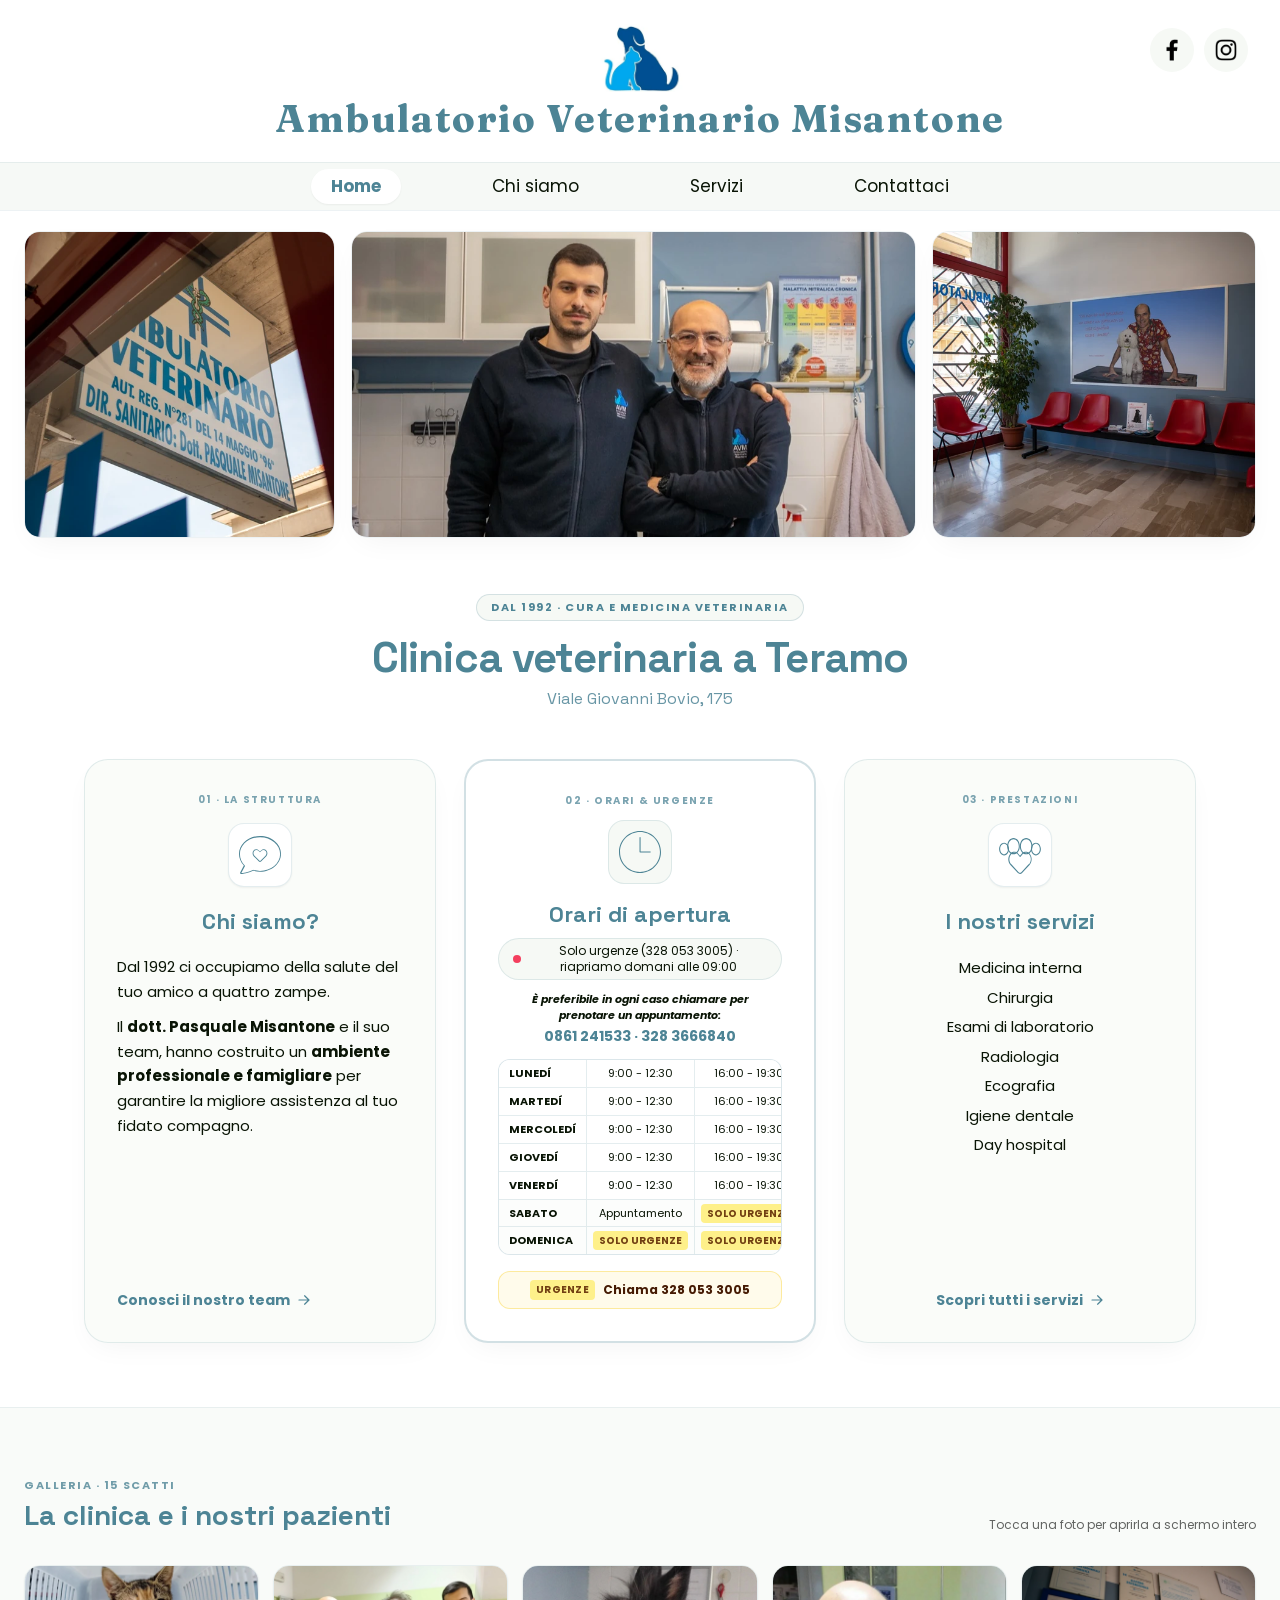
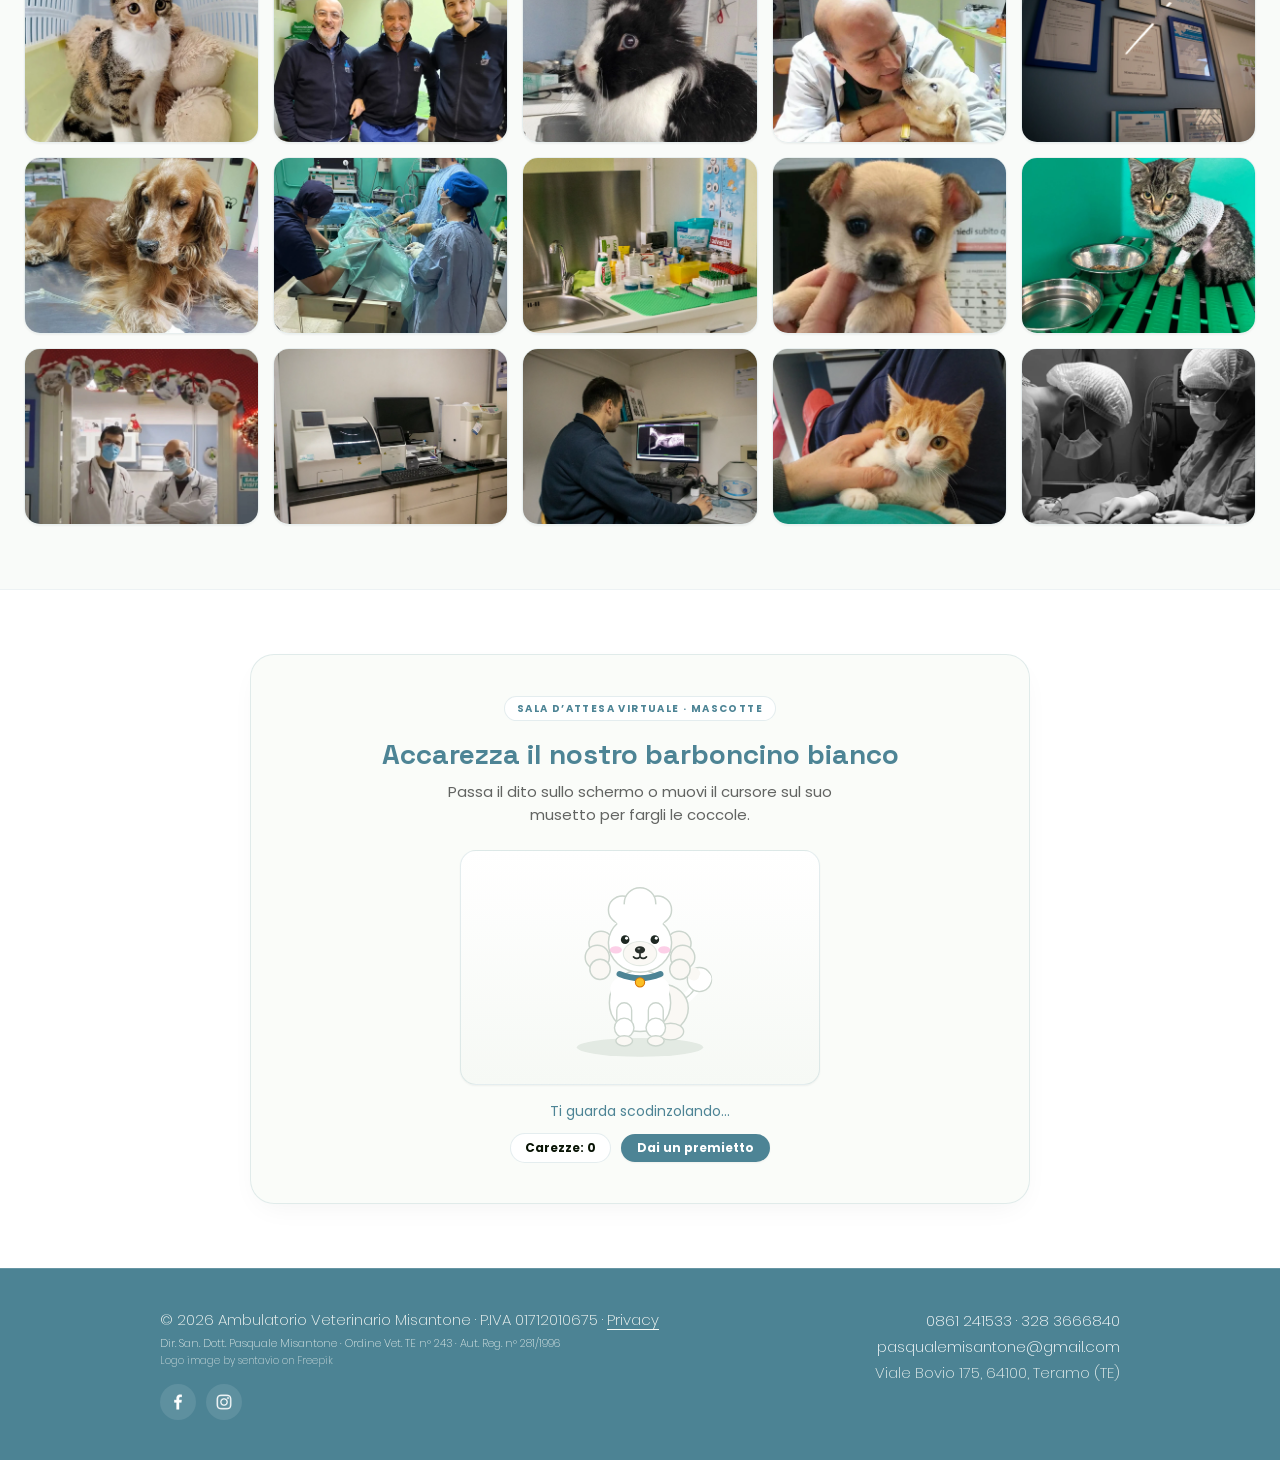
==== commit 24b4446f: "Aggiunta P.IVA, iscrizioni Ordine Veterinari Teramo e completamento informativa GDPR 2026" ====
--- a/index.html
+++ b/index.html
@@ -31,6 +31,7 @@
       "@context": "https://schema.org",
       "@type": "VeterinaryCare",
       "name": "Ambulatorio Veterinario Misantone",
+      "vatID": "IT01712010675",
       "url": "https://veterinariomisantone.it/",
       "image": "https://veterinariomisantone.it/img/og.jpg",
       "hasMap": "https://maps.google.com/?q=Ambulatorio+Veterinario+Misantone+Viale+Giovanni+Bovio+175+Teramo",
@@ -511,7 +512,8 @@
     <footer class="bg-wix-tealAlt text-wix-sage border-t border-white/15">
         <div class="max-w-[1040px] mx-auto px-6 md:px-10 pt-9 pb-24 md:py-10 flex flex-col md:flex-row items-center md:items-start justify-between gap-6">
             <div class="order-2 md:order-1 text-center md:text-left">
-                <p class="font-extralight text-[15px] leading-[1.5em] text-wix-sage">© 2026 Ambulatorio Veterinario Misantone · <a href="privacy.html" class="underline underline-offset-4 hover:text-white transition-colors">Privacy</a></p>
+                <p class="font-extralight text-[15px] leading-[1.5em] text-wix-sage">© 2026 Ambulatorio Veterinario Misantone · P.IVA 01712010675 · <a href="privacy.html" class="underline underline-offset-4 hover:text-white transition-colors">Privacy</a></p>
+                <p class="font-extralight text-[11px] leading-[1.45em] text-wix-sage/90 mt-1">Dir. San. Dott. Pasquale Misantone · Ordine Vet. TE n° 243 · Aut. Reg. n° 281/1996</p>
                 <p class="font-extralight text-[10px] leading-[1.4em] text-wix-sage/80 mt-0.5 mb-4">Logo image by sentavio on Freepik</p>
                 <div class="flex items-center justify-center md:justify-start gap-2.5">
                     <a href="https://www.facebook.com/AmbulatorioVeterinarioMisantone" target="_blank" rel="noopener noreferrer" aria-label="Pagina Facebook" class="p-2 rounded-full bg-white/10 hover:bg-white/20 transition-colors">
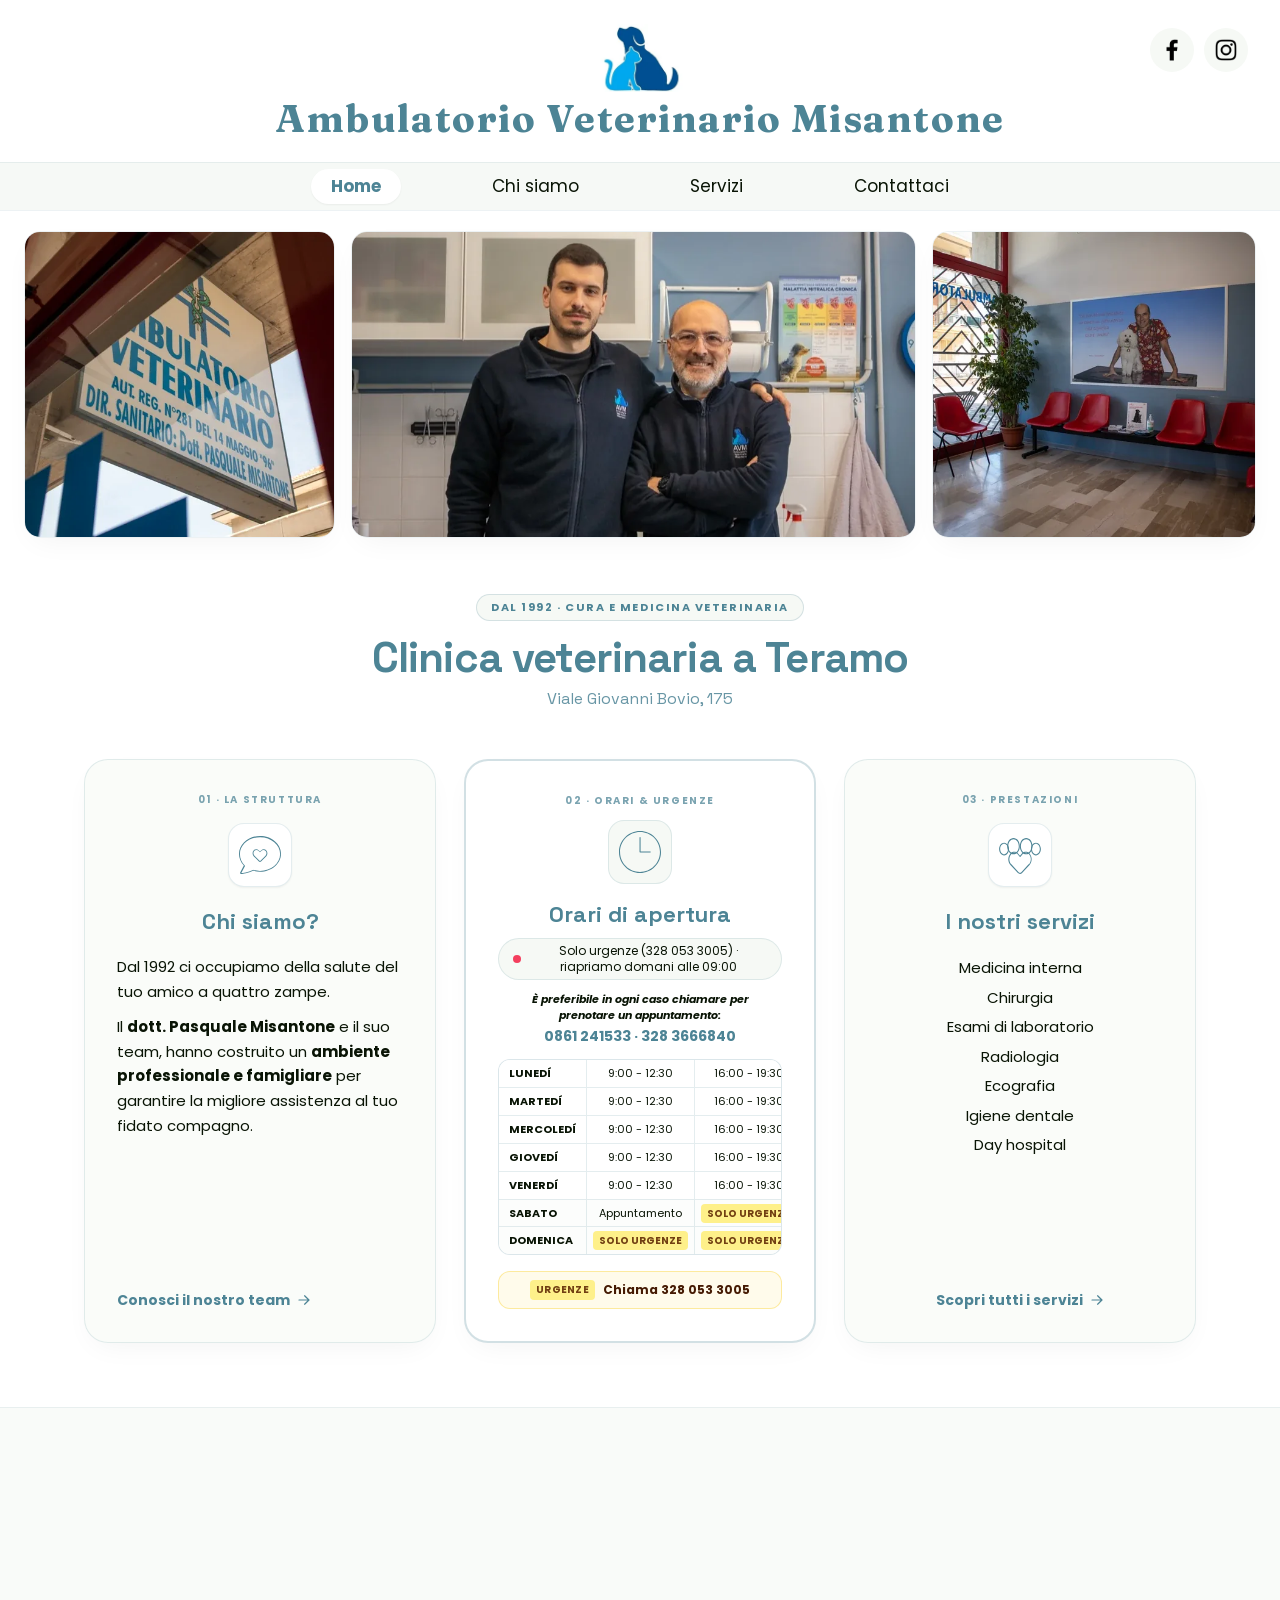
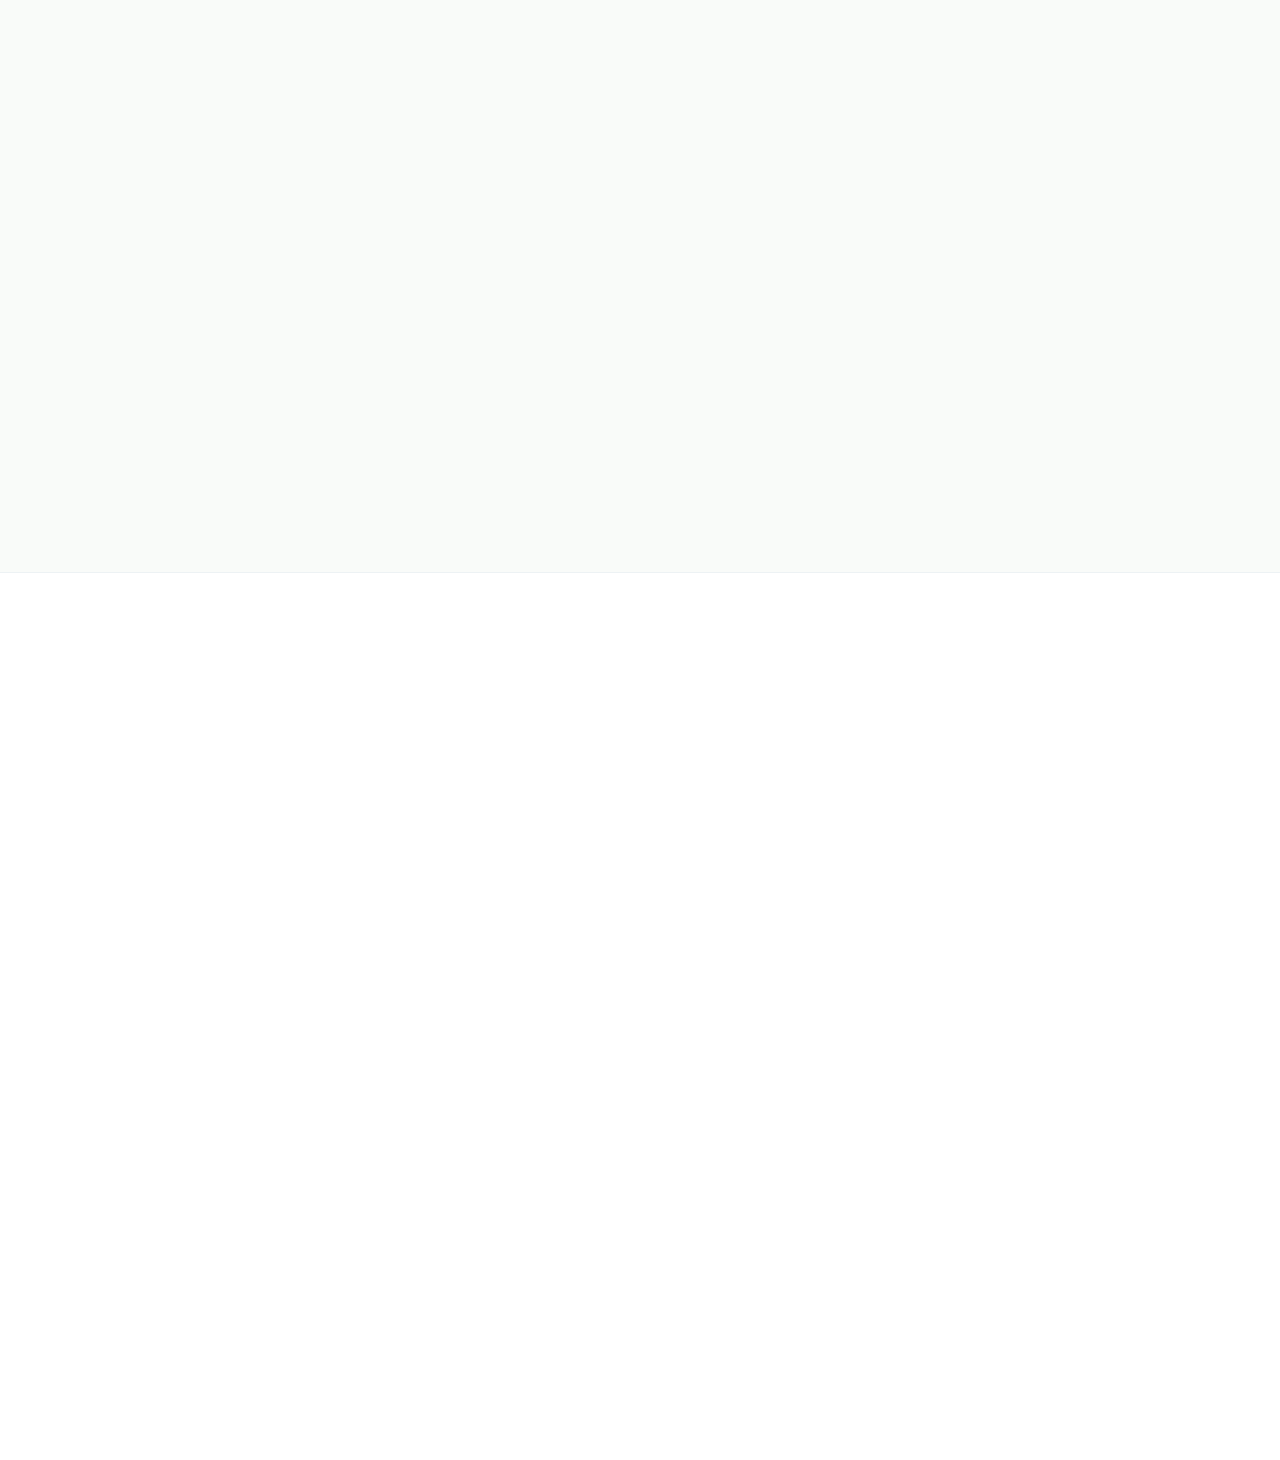
==== commit c6d0182f: "Ottimizzazione prestazioni, immagini WebP, critical path e caching" ====
--- a/index.html
+++ b/index.html
@@ -21,11 +21,10 @@
     <link rel="apple-touch-icon" sizes="180x180" href="img/apple-touch-icon.png">
     <link rel="manifest" href="site.webmanifest">
     <meta name="theme-color" content="#4D8495">
+    <link rel="stylesheet" href="css/stile.css">
     <link rel="preload" href="fonts/fraunces.woff2" as="font" type="font/woff2" crossorigin>
     <link rel="preload" href="fonts/space-grotesk.woff2" as="font" type="font/woff2" crossorigin>
     <link rel="preload" href="fonts/poppins-regular.woff2" as="font" type="font/woff2" crossorigin>
-    <link rel="preload" href="fonts/poppins-bold.woff2" as="font" type="font/woff2" crossorigin>
-    <link rel="stylesheet" href="css/stile.css">
     <script type="application/ld+json">
     {
       "@context": "https://schema.org",
@@ -84,7 +83,7 @@
 <body class="bg-white text-wix-dark font-sans antialiased selection:bg-wix-teal selection:text-white">
     <a href="#contenuto" class="skip-link">Salta al contenuto</a>
 
-    <header class="bg-white/95 backdrop-blur-md sticky top-0 z-40 border-b border-wix-teal/10">
+    <header class="bg-white/95 backdrop-blur-sm sticky top-0 z-40 border-b border-wix-teal/10">
         <div class="max-w-[1280px] mx-auto px-4 md:px-8 pt-4 pb-4 md:pt-6 md:pb-5 relative">
             <div class="flex items-center justify-between md:hidden mb-2">
                 <div class="flex items-center gap-2.5">
@@ -153,13 +152,13 @@
         <section aria-label="Immagini dell'ambulatorio" class="max-w-[1380px] mx-auto px-4 md:px-6 pt-5">
             <div class="flex flex-col md:flex-row gap-3 md:gap-4 w-full">
                 <div class="hidden md:block md:w-[25.92%] overflow-hidden rounded-2xl border border-wix-teal/10 shadow-card group">
-                    <img src="img/home/strip-1.webp" alt="Insegna esterna dell'Ambulatorio Veterinario Misantone" width="508" height="500" class="w-full h-full object-cover block transition-transform duration-700 ease-out group-hover:scale-[1.03]">
+                    <img src="img/home/strip-1.webp" alt="Insegna esterna dell'Ambulatorio Veterinario Misantone" width="508" height="500" decoding="async" class="w-full h-full object-cover block transition-transform duration-700 ease-out group-hover:scale-[1.03]">
                 </div>
                 <div class="w-full md:w-[47.04%] overflow-hidden rounded-2xl border border-wix-teal/10 shadow-card group">
                     <img src="img/home/strip-2.webp" alt="Il Dott. Gabriele Misantone e il Dott. Pasquale Misantone in ambulatorio" width="922" height="500" fetchpriority="high" class="w-full h-full object-cover block transition-transform duration-700 ease-out group-hover:scale-[1.03]">
                 </div>
                 <div class="hidden md:block md:w-[27.04%] overflow-hidden rounded-2xl border border-wix-teal/10 shadow-card group">
-                    <img src="img/home/strip-3.webp" alt="Sala d'attesa dell'Ambulatorio Veterinario Misantone" width="530" height="500" class="w-full h-full object-cover block transition-transform duration-700 ease-out group-hover:scale-[1.03]">
+                    <img src="img/home/strip-3.webp" alt="Sala d'attesa dell'Ambulatorio Veterinario Misantone" width="530" height="500" decoding="async" class="w-full h-full object-cover block transition-transform duration-700 ease-out group-hover:scale-[1.03]">
                 </div>
             </div>
         </section>
@@ -298,7 +297,7 @@
         </section>
 
         <!-- Galleria Fotografica 5x3 (15 foto nell'ordine esatto Wix, curata stile Cosmos + Lightbox) -->
-        <section aria-label="Galleria fotografica dell'ambulatorio e dei pazienti" class="w-full bg-wix-sage/60 py-12 md:py-16 px-4 md:px-6 border-t border-wix-teal/10">
+        <section aria-label="Galleria fotografica dell'ambulatorio e dei pazienti" class="defer-render w-full bg-wix-sage/60 py-12 md:py-16 px-4 md:px-6 border-t border-wix-teal/10">
             <div class="max-w-[1380px] mx-auto">
                 <div class="flex flex-col sm:flex-row sm:items-end justify-between gap-2 mb-6 md:mb-8">
                     <div>
@@ -310,63 +309,63 @@
 
                 <div class="grid grid-cols-1 sm:grid-cols-2 md:grid-cols-5 gap-3 md:gap-3.5">
                     <button type="button" data-lightbox-src="img/galleria/foto-01.webp" data-lightbox-alt="Gatto in degenza nell'ambulatorio veterinario" class="relative overflow-hidden rounded-2xl border border-wix-teal/10 shadow-sm hover:shadow-card group text-left cursor-zoom-in transition-shadow">
-                        <img src="img/galleria/foto-01.webp" alt="Gatto in degenza nell'ambulatorio veterinario" width="960" height="722" class="w-full aspect-[480/361] object-cover block transition-transform duration-700 ease-out group-hover:scale-105">
+                        <img src="img/galleria/foto-01.webp" alt="Gatto in degenza nell'ambulatorio veterinario" width="960" height="722" loading="lazy" decoding="async" class="w-full aspect-[480/361] object-cover block transition-transform duration-700 ease-out group-hover:scale-105">
                         <span class="absolute bottom-2.5 left-2.5 px-2 py-0.5 rounded-full bg-white/90 backdrop-blur-sm text-[10px] font-semibold tracking-wider text-wix-dark opacity-0 group-hover:opacity-100 transition-opacity">01</span>
                     </button>
                     <button type="button" data-lightbox-src="img/galleria/foto-02.webp" data-lightbox-alt="Lo staff medico dell'Ambulatorio Veterinario Misantone" class="relative overflow-hidden rounded-2xl border border-wix-teal/10 shadow-sm hover:shadow-card group text-left cursor-zoom-in transition-shadow">
-                        <img src="img/galleria/foto-02.webp" alt="Lo staff medico dell'Ambulatorio Veterinario Misantone" width="960" height="722" class="w-full aspect-[480/361] object-cover block transition-transform duration-700 ease-out group-hover:scale-105">
+                        <img src="img/galleria/foto-02.webp" alt="Lo staff medico dell'Ambulatorio Veterinario Misantone" width="960" height="722" loading="lazy" decoding="async" class="w-full aspect-[480/361] object-cover block transition-transform duration-700 ease-out group-hover:scale-105">
                         <span class="absolute bottom-2.5 left-2.5 px-2 py-0.5 rounded-full bg-white/90 backdrop-blur-sm text-[10px] font-semibold tracking-wider text-wix-dark opacity-0 group-hover:opacity-100 transition-opacity">02</span>
                     </button>
                     <button type="button" data-lightbox-src="img/galleria/foto-03.webp" data-lightbox-alt="Coniglio bianco e nero in visita veterinaria" class="relative overflow-hidden rounded-2xl border border-wix-teal/10 shadow-sm hover:shadow-card group text-left cursor-zoom-in transition-shadow">
-                        <img src="img/galleria/foto-03.webp" alt="Coniglio bianco e nero in visita veterinaria" width="960" height="722" class="w-full aspect-[480/361] object-cover block transition-transform duration-700 ease-out group-hover:scale-105">
+                        <img src="img/galleria/foto-03.webp" alt="Coniglio bianco e nero in visita veterinaria" width="960" height="722" loading="lazy" decoding="async" class="w-full aspect-[480/361] object-cover block transition-transform duration-700 ease-out group-hover:scale-105">
                         <span class="absolute bottom-2.5 left-2.5 px-2 py-0.5 rounded-full bg-white/90 backdrop-blur-sm text-[10px] font-semibold tracking-wider text-wix-dark opacity-0 group-hover:opacity-100 transition-opacity">03</span>
                     </button>
                     <button type="button" data-lightbox-src="img/galleria/foto-04.webp" data-lightbox-alt="Veterinario con un cucciolo di cane" class="relative overflow-hidden rounded-2xl border border-wix-teal/10 shadow-sm hover:shadow-card group text-left cursor-zoom-in transition-shadow">
-                        <img src="img/galleria/foto-04.webp" alt="Veterinario con un cucciolo di cane" width="960" height="722" loading="lazy" class="w-full aspect-[480/361] object-cover block transition-transform duration-700 ease-out group-hover:scale-105">
+                        <img src="img/galleria/foto-04.webp" alt="Veterinario con un cucciolo di cane" width="960" height="722" loading="lazy" decoding="async" class="w-full aspect-[480/361] object-cover block transition-transform duration-700 ease-out group-hover:scale-105">
                         <span class="absolute bottom-2.5 left-2.5 px-2 py-0.5 rounded-full bg-white/90 backdrop-blur-sm text-[10px] font-semibold tracking-wider text-wix-dark opacity-0 group-hover:opacity-100 transition-opacity">04</span>
                     </button>
                     <button type="button" data-lightbox-src="img/galleria/foto-05.webp" data-lightbox-alt="Attestati di formazione e aggiornamento professionale" class="relative overflow-hidden rounded-2xl border border-wix-teal/10 shadow-sm hover:shadow-card group text-left cursor-zoom-in transition-shadow">
-                        <img src="img/galleria/foto-05.webp" alt="Attestati di formazione e aggiornamento professionale" width="960" height="722" loading="lazy" class="w-full aspect-[480/361] object-cover block transition-transform duration-700 ease-out group-hover:scale-105">
+                        <img src="img/galleria/foto-05.webp" alt="Attestati di formazione e aggiornamento professionale" width="960" height="722" loading="lazy" decoding="async" class="w-full aspect-[480/361] object-cover block transition-transform duration-700 ease-out group-hover:scale-105">
                         <span class="absolute bottom-2.5 left-2.5 px-2 py-0.5 rounded-full bg-white/90 backdrop-blur-sm text-[10px] font-semibold tracking-wider text-wix-dark opacity-0 group-hover:opacity-100 transition-opacity">05</span>
                     </button>
                     <button type="button" data-lightbox-src="img/galleria/foto-06.webp" data-lightbox-alt="Cane sul tavolo da visita" class="relative overflow-hidden rounded-2xl border border-wix-teal/10 shadow-sm hover:shadow-card group text-left cursor-zoom-in transition-shadow">
-                        <img src="img/galleria/foto-06.webp" alt="Cane sul tavolo da visita" width="960" height="722" loading="lazy" class="w-full aspect-[480/361] object-cover block transition-transform duration-700 ease-out group-hover:scale-105">
+                        <img src="img/galleria/foto-06.webp" alt="Cane sul tavolo da visita" width="960" height="722" loading="lazy" decoding="async" class="w-full aspect-[480/361] object-cover block transition-transform duration-700 ease-out group-hover:scale-105">
                         <span class="absolute bottom-2.5 left-2.5 px-2 py-0.5 rounded-full bg-white/90 backdrop-blur-sm text-[10px] font-semibold tracking-wider text-wix-dark opacity-0 group-hover:opacity-100 transition-opacity">06</span>
                     </button>
                     <button type="button" data-lightbox-src="img/galleria/foto-07.webp" data-lightbox-alt="Intervento in sala operatoria veterinaria" class="relative overflow-hidden rounded-2xl border border-wix-teal/10 shadow-sm hover:shadow-card group text-left cursor-zoom-in transition-shadow">
-                        <img src="img/galleria/foto-07.webp" alt="Intervento in sala operatoria veterinaria" width="960" height="722" loading="lazy" class="w-full aspect-[480/361] object-cover block transition-transform duration-700 ease-out group-hover:scale-105">
+                        <img src="img/galleria/foto-07.webp" alt="Intervento in sala operatoria veterinaria" width="960" height="722" loading="lazy" decoding="async" class="w-full aspect-[480/361] object-cover block transition-transform duration-700 ease-out group-hover:scale-105">
                         <span class="absolute bottom-2.5 left-2.5 px-2 py-0.5 rounded-full bg-white/90 backdrop-blur-sm text-[10px] font-semibold tracking-wider text-wix-dark opacity-0 group-hover:opacity-100 transition-opacity">07</span>
                     </button>
                     <button type="button" data-lightbox-src="img/galleria/foto-08.webp" data-lightbox-alt="Postazione per le analisi di laboratorio" class="relative overflow-hidden rounded-2xl border border-wix-teal/10 shadow-sm hover:shadow-card group text-left cursor-zoom-in transition-shadow">
-                        <img src="img/galleria/foto-08.webp" alt="Postazione per le analisi di laboratorio" width="960" height="722" loading="lazy" class="w-full aspect-[480/361] object-cover block transition-transform duration-700 ease-out group-hover:scale-105">
+                        <img src="img/galleria/foto-08.webp" alt="Postazione per le analisi di laboratorio" width="960" height="722" loading="lazy" decoding="async" class="w-full aspect-[480/361] object-cover block transition-transform duration-700 ease-out group-hover:scale-105">
                         <span class="absolute bottom-2.5 left-2.5 px-2 py-0.5 rounded-full bg-white/90 backdrop-blur-sm text-[10px] font-semibold tracking-wider text-wix-dark opacity-0 group-hover:opacity-100 transition-opacity">08</span>
                     </button>
                     <button type="button" data-lightbox-src="img/galleria/foto-09.webp" data-lightbox-alt="Piccolo cucciolo di cane visitato in clinica" class="relative overflow-hidden rounded-2xl border border-wix-teal/10 shadow-sm hover:shadow-card group text-left cursor-zoom-in transition-shadow">
-                        <img src="img/galleria/foto-09.webp" alt="Piccolo cucciolo di cane visitato in clinica" width="960" height="722" loading="lazy" class="w-full aspect-[480/361] object-cover block transition-transform duration-700 ease-out group-hover:scale-105">
+                        <img src="img/galleria/foto-09.webp" alt="Piccolo cucciolo di cane visitato in clinica" width="960" height="722" loading="lazy" decoding="async" class="w-full aspect-[480/361] object-cover block transition-transform duration-700 ease-out group-hover:scale-105">
                         <span class="absolute bottom-2.5 left-2.5 px-2 py-0.5 rounded-full bg-white/90 backdrop-blur-sm text-[10px] font-semibold tracking-wider text-wix-dark opacity-0 group-hover:opacity-100 transition-opacity">09</span>
                     </button>
                     <button type="button" data-lightbox-src="img/galleria/foto-10.webp" data-lightbox-alt="Gattino con fasciatura post-operatoria" class="relative overflow-hidden rounded-2xl border border-wix-teal/10 shadow-sm hover:shadow-card group text-left cursor-zoom-in transition-shadow">
-                        <img src="img/galleria/foto-10.webp" alt="Gattino con fasciatura post-operatoria" width="960" height="722" loading="lazy" class="w-full aspect-[480/361] object-cover block transition-transform duration-700 ease-out group-hover:scale-105">
+                        <img src="img/galleria/foto-10.webp" alt="Gattino con fasciatura post-operatoria" width="960" height="722" loading="lazy" decoding="async" class="w-full aspect-[480/361] object-cover block transition-transform duration-700 ease-out group-hover:scale-105">
                         <span class="absolute bottom-2.5 left-2.5 px-2 py-0.5 rounded-full bg-white/90 backdrop-blur-sm text-[10px] font-semibold tracking-wider text-wix-dark opacity-0 group-hover:opacity-100 transition-opacity">10</span>
                     </button>
                     <button type="button" data-lightbox-src="img/galleria/foto-11.webp" data-lightbox-alt="I medici veterinari dell'ambulatorio" class="relative overflow-hidden rounded-2xl border border-wix-teal/10 shadow-sm hover:shadow-card group text-left cursor-zoom-in transition-shadow">
-                        <img src="img/galleria/foto-11.webp" alt="I medici veterinari dell'ambulatorio" width="960" height="722" loading="lazy" class="w-full aspect-[480/361] object-cover block transition-transform duration-700 ease-out group-hover:scale-105">
+                        <img src="img/galleria/foto-11.webp" alt="I medici veterinari dell'ambulatorio" width="960" height="722" loading="lazy" decoding="async" class="w-full aspect-[480/361] object-cover block transition-transform duration-700 ease-out group-hover:scale-105">
                         <span class="absolute bottom-2.5 left-2.5 px-2 py-0.5 rounded-full bg-white/90 backdrop-blur-sm text-[10px] font-semibold tracking-wider text-wix-dark opacity-0 group-hover:opacity-100 transition-opacity">11</span>
                     </button>
                     <button type="button" data-lightbox-src="img/galleria/foto-12.webp" data-lightbox-alt="Strumentazione per diagnostica ed esami ematochimici" class="relative overflow-hidden rounded-2xl border border-wix-teal/10 shadow-sm hover:shadow-card group text-left cursor-zoom-in transition-shadow">
-                        <img src="img/galleria/foto-12.webp" alt="Strumentazione per diagnostica ed esami ematochimici" width="960" height="722" loading="lazy" class="w-full aspect-[480/361] object-cover block transition-transform duration-700 ease-out group-hover:scale-105">
+                        <img src="img/galleria/foto-12.webp" alt="Strumentazione per diagnostica ed esami ematochimici" width="960" height="722" loading="lazy" decoding="async" class="w-full aspect-[480/361] object-cover block transition-transform duration-700 ease-out group-hover:scale-105">
                         <span class="absolute bottom-2.5 left-2.5 px-2 py-0.5 rounded-full bg-white/90 backdrop-blur-sm text-[10px] font-semibold tracking-wider text-wix-dark opacity-0 group-hover:opacity-100 transition-opacity">12</span>
                     </button>
                     <button type="button" data-lightbox-src="img/galleria/foto-13.webp" data-lightbox-alt="Refertazione radiografica digitale al computer" class="relative overflow-hidden rounded-2xl border border-wix-teal/10 shadow-sm hover:shadow-card group text-left cursor-zoom-in transition-shadow">
-                        <img src="img/galleria/foto-13.webp" alt="Refertazione radiografica digitale al computer" width="960" height="722" loading="lazy" class="w-full aspect-[480/361] object-cover block transition-transform duration-700 ease-out group-hover:scale-105">
+                        <img src="img/galleria/foto-13.webp" alt="Refertazione radiografica digitale al computer" width="960" height="722" loading="lazy" decoding="async" class="w-full aspect-[480/361] object-cover block transition-transform duration-700 ease-out group-hover:scale-105">
                         <span class="absolute bottom-2.5 left-2.5 px-2 py-0.5 rounded-full bg-white/90 backdrop-blur-sm text-[10px] font-semibold tracking-wider text-wix-dark opacity-0 group-hover:opacity-100 transition-opacity">13</span>
                     </button>
                     <button type="button" data-lightbox-src="img/galleria/foto-14.webp" data-lightbox-alt="Gatto rosso e bianco durante una visita di controllo" class="relative overflow-hidden rounded-2xl border border-wix-teal/10 shadow-sm hover:shadow-card group text-left cursor-zoom-in transition-shadow">
-                        <img src="img/galleria/foto-14.webp" alt="Gatto rosso e bianco durante una visita di controllo" width="960" height="722" loading="lazy" class="w-full aspect-[480/361] object-cover block transition-transform duration-700 ease-out group-hover:scale-105">
+                        <img src="img/galleria/foto-14.webp" alt="Gatto rosso e bianco durante una visita di controllo" width="960" height="722" loading="lazy" decoding="async" class="w-full aspect-[480/361] object-cover block transition-transform duration-700 ease-out group-hover:scale-105">
                         <span class="absolute bottom-2.5 left-2.5 px-2 py-0.5 rounded-full bg-white/90 backdrop-blur-sm text-[10px] font-semibold tracking-wider text-wix-dark opacity-0 group-hover:opacity-100 transition-opacity">14</span>
                     </button>
                     <button type="button" data-lightbox-src="img/galleria/foto-15.webp" data-lightbox-alt="Chirurgia veterinaria di precisione in sala operatoria" class="relative overflow-hidden rounded-2xl border border-wix-teal/10 shadow-sm hover:shadow-card group text-left cursor-zoom-in transition-shadow">
-                        <img src="img/galleria/foto-15.webp" alt="Chirurgia veterinaria di precisione in sala operatoria" width="960" height="722" loading="lazy" class="w-full aspect-[480/361] object-cover block transition-transform duration-700 ease-out group-hover:scale-105">
+                        <img src="img/galleria/foto-15.webp" alt="Chirurgia veterinaria di precisione in sala operatoria" width="960" height="722" loading="lazy" decoding="async" class="w-full aspect-[480/361] object-cover block transition-transform duration-700 ease-out group-hover:scale-105">
                         <span class="absolute bottom-2.5 left-2.5 px-2 py-0.5 rounded-full bg-white/90 backdrop-blur-sm text-[10px] font-semibold tracking-wider text-wix-dark opacity-0 group-hover:opacity-100 transition-opacity">15</span>
                     </button>
                 </div>
@@ -374,7 +373,7 @@
         </section>
 
         <!-- Mascotte interattiva: Barboncino Bianco da accarezzare -->
-        <section id="barboncino-section" aria-label="Mascotte interattiva della clinica" class="w-full bg-white py-12 md:py-16 px-4 md:px-6 border-t border-wix-teal/10">
+        <section id="barboncino-section" aria-label="Mascotte interattiva della clinica" class="defer-render w-full bg-white py-12 md:py-16 px-4 md:px-6 border-t border-wix-teal/10">
             <div class="max-w-[780px] mx-auto bg-wix-sage/55 rounded-3xl border border-wix-teal/15 shadow-card p-6 md:p-10 text-center">
                 <span class="inline-flex items-center gap-1.5 px-3 py-1 rounded-full bg-white border border-wix-teal/15 text-wix-teal text-[10px] font-semibold uppercase tracking-[0.14em]">
                     Sala d’attesa virtuale · Mascotte
@@ -532,6 +531,6 @@
         </div>
     </footer>
 
-    <script src="nav.js"></script>
+    <script src="nav.js" defer></script>
 </body>
 </html>
--- a/css/stile.css
+++ b/css/stile.css
@@ -1 +1 @@
-*,:after,:before{--tw-border-spacing-x:0;--tw-border-spacing-y:0;--tw-translate-x:0;--tw-translate-y:0;--tw-rotate:0;--tw-skew-x:0;--tw-skew-y:0;--tw-scale-x:1;--tw-scale-y:1;--tw-pan-x: ;--tw-pan-y: ;--tw-pinch-zoom: ;--tw-scroll-snap-strictness:proximity;--tw-gradient-from-position: ;--tw-gradient-via-position: ;--tw-gradient-to-position: ;--tw-ordinal: ;--tw-slashed-zero: ;--tw-numeric-figure: ;--tw-numeric-spacing: ;--tw-numeric-fraction: ;--tw-ring-inset: ;--tw-ring-offset-width:0px;--tw-ring-offset-color:#fff;--tw-ring-color:rgba(59,130,246,.5);--tw-ring-offset-shadow:0 0 #0000;--tw-ring-shadow:0 0 #0000;--tw-shadow:0 0 #0000;--tw-shadow-colored:0 0 #0000;--tw-blur: ;--tw-brightness: ;--tw-contrast: ;--tw-grayscale: ;--tw-hue-rotate: ;--tw-invert: ;--tw-saturate: ;--tw-sepia: ;--tw-drop-shadow: ;--tw-backdrop-blur: ;--tw-backdrop-brightness: ;--tw-backdrop-contrast: ;--tw-backdrop-grayscale: ;--tw-backdrop-hue-rotate: ;--tw-backdrop-invert: ;--tw-backdrop-opacity: ;--tw-backdrop-saturate: ;--tw-backdrop-sepia: ;--tw-contain-size: ;--tw-contain-layout: ;--tw-contain-paint: ;--tw-contain-style: }::backdrop{--tw-border-spacing-x:0;--tw-border-spacing-y:0;--tw-translate-x:0;--tw-translate-y:0;--tw-rotate:0;--tw-skew-x:0;--tw-skew-y:0;--tw-scale-x:1;--tw-scale-y:1;--tw-pan-x: ;--tw-pan-y: ;--tw-pinch-zoom: ;--tw-scroll-snap-strictness:proximity;--tw-gradient-from-position: ;--tw-gradient-via-position: ;--tw-gradient-to-position: ;--tw-ordinal: ;--tw-slashed-zero: ;--tw-numeric-figure: ;--tw-numeric-spacing: ;--tw-numeric-fraction: ;--tw-ring-inset: ;--tw-ring-offset-width:0px;--tw-ring-offset-color:#fff;--tw-ring-color:rgba(59,130,246,.5);--tw-ring-offset-shadow:0 0 #0000;--tw-ring-shadow:0 0 #0000;--tw-shadow:0 0 #0000;--tw-shadow-colored:0 0 #0000;--tw-blur: ;--tw-brightness: ;--tw-contrast: ;--tw-grayscale: ;--tw-hue-rotate: ;--tw-invert: ;--tw-saturate: ;--tw-sepia: ;--tw-drop-shadow: ;--tw-backdrop-blur: ;--tw-backdrop-brightness: ;--tw-backdrop-contrast: ;--tw-backdrop-grayscale: ;--tw-backdrop-hue-rotate: ;--tw-backdrop-invert: ;--tw-backdrop-opacity: ;--tw-backdrop-saturate: ;--tw-backdrop-sepia: ;--tw-contain-size: ;--tw-contain-layout: ;--tw-contain-paint: ;--tw-contain-style: }/*! tailwindcss v3.4.17 | MIT License | https://tailwindcss.com*/*,:after,:before{box-sizing:border-box;border:0 solid #e5e7eb}:after,:before{--tw-content:""}:host,html{line-height:1.5;-webkit-text-size-adjust:100%;-moz-tab-size:4;-o-tab-size:4;tab-size:4;font-family:Poppins,sans-serif;font-feature-settings:normal;font-variation-settings:normal;-webkit-tap-highlight-color:transparent}body{margin:0;line-height:inherit}hr{height:0;color:inherit;border-top-width:1px}abbr:where([title]){-webkit-text-decoration:underline dotted;text-decoration:underline dotted}h1,h2,h3,h4,h5,h6{font-size:inherit;font-weight:inherit}a{color:inherit;text-decoration:inherit}b,strong{font-weight:bolder}code,kbd,pre,samp{font-family:ui-monospace,SFMono-Regular,Menlo,Monaco,Consolas,Liberation Mono,Courier New,monospace;font-feature-settings:normal;font-variation-settings:normal;font-size:1em}small{font-size:80%}sub,sup{font-size:75%;line-height:0;position:relative;vertical-align:baseline}sub{bottom:-.25em}sup{top:-.5em}table{text-indent:0;border-color:inherit;border-collapse:collapse}button,input,optgroup,select,textarea{font-family:inherit;font-feature-settings:inherit;font-variation-settings:inherit;font-size:100%;font-weight:inherit;line-height:inherit;letter-spacing:inherit;color:inherit;margin:0;padding:0}button,select{text-transform:none}button,input:where([type=button]),input:where([type=reset]),input:where([type=submit]){-webkit-appearance:button;background-color:transparent;background-image:none}:-moz-focusring{outline:auto}:-moz-ui-invalid{box-shadow:none}progress{vertical-align:baseline}::-webkit-inner-spin-button,::-webkit-outer-spin-button{height:auto}[type=search]{-webkit-appearance:textfield;outline-offset:-2px}::-webkit-search-decoration{-webkit-appearance:none}::-webkit-file-upload-button{-webkit-appearance:button;font:inherit}summary{display:list-item}blockquote,dd,dl,figure,h1,h2,h3,h4,h5,h6,hr,p,pre{margin:0}fieldset{margin:0}fieldset,legend{padding:0}menu,ol,ul{list-style:none;margin:0;padding:0}dialog{padding:0}textarea{resize:vertical}input::-moz-placeholder,textarea::-moz-placeholder{opacity:1;color:#9ca3af}input::placeholder,textarea::placeholder{opacity:1;color:#9ca3af}[role=button],button{cursor:pointer}:disabled{cursor:default}audio,canvas,embed,iframe,img,object,svg,video{display:block;vertical-align:middle}img,video{max-width:100%;height:auto}[hidden]:where(:not([hidden=until-found])){display:none}.fixed{position:fixed}.absolute{position:absolute}.relative{position:relative}.sticky{position:sticky}.inset-x-3{left:.75rem;right:.75rem}.bottom-2\.5{bottom:.625rem}.bottom-3{bottom:.75rem}.left-2{left:.5rem}.left-2\.5{left:.625rem}.right-2{right:.5rem}.right-3{right:.75rem}.right-8{right:2rem}.top-0{top:0}.top-7{top:1.75rem}.z-10{z-index:10}.z-30{z-index:30}.z-40{z-index:40}.order-1{order:1}.order-2{order:2}.order-3{order:3}.m-0{margin:0}.m-auto{margin:auto}.mx-auto{margin-left:auto;margin-right:auto}.my-auto{margin-top:auto;margin-bottom:auto}.-mt-\[21px\]{margin-top:-21px}.mb-1{margin-bottom:.25rem}.mb-10{margin-bottom:2.5rem}.mb-2{margin-bottom:.5rem}.mb-3{margin-bottom:.75rem}.mb-4{margin-bottom:1rem}.mb-5{margin-bottom:1.25rem}.mb-6{margin-bottom:1.5rem}.mb-8{margin-bottom:2rem}.ml-auto{margin-left:auto}.mt-0\.5{margin-top:.125rem}.mt-1{margin-top:.25rem}.mt-1\.5{margin-top:.375rem}.mt-2{margin-top:.5rem}.mt-2\.5{margin-top:.625rem}.mt-3{margin-top:.75rem}.mt-4{margin-top:1rem}.mt-5{margin-top:1.25rem}.mt-6{margin-top:1.5rem}.mt-8{margin-top:2rem}.line-clamp-4{overflow:hidden;display:-webkit-box;-webkit-box-orient:vertical;-webkit-line-clamp:4}.block{display:block}.inline-block{display:inline-block}.flex{display:flex}.inline-flex{display:inline-flex}.table{display:table}.grid{display:grid}.hidden{display:none}.aspect-\[245\/414\]{aspect-ratio:245/414}.aspect-\[480\/361\]{aspect-ratio:480/361}.h-10{height:2.5rem}.h-12{height:3rem}.h-16{height:4rem}.h-2{height:.5rem}.h-3\.5{height:.875rem}.h-4{height:1rem}.h-5{height:1.25rem}.h-6{height:1.5rem}.h-7{height:1.75rem}.h-8{height:2rem}.h-9{height:2.25rem}.h-\[205px\]{height:205px}.h-\[222px\]{height:222px}.h-\[235px\]{height:235px}.h-\[243px\]{height:243px}.h-\[260px\]{height:260px}.h-\[34px\]{height:34px}.h-\[38px\]{height:38px}.h-\[42px\]{height:42px}.h-\[44px\]{height:44px}.h-\[58px\]{height:58px}.h-\[64px\]{height:64px}.h-auto{height:auto}.h-full{height:100%}.max-h-\[72vh\]{max-height:72vh}.max-h-none{max-height:none}.min-h-\[100svh\]{min-height:100svh}.min-h-\[20px\]{min-height:20px}.w-10{width:2.5rem}.w-12{width:3rem}.w-16{width:4rem}.w-2{width:.5rem}.w-3\.5{width:.875rem}.w-4{width:1rem}.w-5{width:1.25rem}.w-6{width:1.5rem}.w-7{width:1.75rem}.w-8{width:2rem}.w-9{width:2.25rem}.w-\[224px\]{width:224px}.w-\[225px\]{width:225px}.w-\[260px\]{width:260px}.w-\[300px\]{width:300px}.w-\[34px\]{width:34px}.w-\[42px\]{width:42px}.w-\[78px\]{width:78px}.w-\[86px\]{width:86px}.w-\[94vw\]{width:94vw}.w-auto{width:auto}.w-full{width:100%}.max-w-2xl{max-width:42rem}.max-w-4xl{max-width:56rem}.max-w-\[1040px\]{max-width:1040px}.max-w-\[1060px\]{max-width:1060px}.max-w-\[1160px\]{max-width:1160px}.max-w-\[1280px\]{max-width:1280px}.max-w-\[1380px\]{max-width:1380px}.max-w-\[320px\]{max-width:320px}.max-w-\[360px\]{max-width:360px}.max-w-\[700px\]{max-width:700px}.max-w-\[760px\]{max-width:760px}.max-w-\[780px\]{max-width:780px}.max-w-\[820px\]{max-width:820px}.max-w-\[85vw\]{max-width:85vw}.max-w-\[920px\]{max-width:920px}.max-w-\[960px\]{max-width:960px}.max-w-\[980px\]{max-width:980px}.max-w-full{max-width:100%}.max-w-lg{max-width:32rem}.max-w-md{max-width:28rem}.max-w-xl{max-width:36rem}.flex-1{flex:1 1 0%}.shrink-0{flex-shrink:0}.border-collapse{border-collapse:collapse}.transform{transform:translate(var(--tw-translate-x),var(--tw-translate-y)) rotate(var(--tw-rotate)) skewX(var(--tw-skew-x)) skewY(var(--tw-skew-y)) scaleX(var(--tw-scale-x)) scaleY(var(--tw-scale-y))}.cursor-grab{cursor:grab}.cursor-pointer{cursor:pointer}.cursor-zoom-in{cursor:zoom-in}.touch-none{touch-action:none}.select-none{-webkit-user-select:none;-moz-user-select:none;user-select:none}.grid-cols-1{grid-template-columns:repeat(1,minmax(0,1fr))}.grid-cols-2{grid-template-columns:repeat(2,minmax(0,1fr))}.grid-cols-3{grid-template-columns:repeat(3,minmax(0,1fr))}.flex-col{flex-direction:column}.flex-wrap{flex-wrap:wrap}.items-start{align-items:flex-start}.items-end{align-items:flex-end}.items-center{align-items:center}.items-stretch{align-items:stretch}.justify-center{justify-content:center}.justify-between{justify-content:space-between}.justify-around{justify-content:space-around}.gap-1{gap:.25rem}.gap-1\.5{gap:.375rem}.gap-2{gap:.5rem}.gap-2\.5{gap:.625rem}.gap-3{gap:.75rem}.gap-4{gap:1rem}.gap-5{gap:1.25rem}.gap-6{gap:1.5rem}.gap-8{gap:2rem}.space-y-0\.5>:not([hidden])~:not([hidden]){--tw-space-y-reverse:0;margin-top:calc(.125rem*(1 - var(--tw-space-y-reverse)));margin-bottom:calc(.125rem*var(--tw-space-y-reverse))}.space-y-1>:not([hidden])~:not([hidden]){--tw-space-y-reverse:0;margin-top:calc(.25rem*(1 - var(--tw-space-y-reverse)));margin-bottom:calc(.25rem*var(--tw-space-y-reverse))}.space-y-2\.5>:not([hidden])~:not([hidden]){--tw-space-y-reverse:0;margin-top:calc(.625rem*(1 - var(--tw-space-y-reverse)));margin-bottom:calc(.625rem*var(--tw-space-y-reverse))}.space-y-3>:not([hidden])~:not([hidden]){--tw-space-y-reverse:0;margin-top:calc(.75rem*(1 - var(--tw-space-y-reverse)));margin-bottom:calc(.75rem*var(--tw-space-y-reverse))}.space-y-8>:not([hidden])~:not([hidden]){--tw-space-y-reverse:0;margin-top:calc(2rem*(1 - var(--tw-space-y-reverse)));margin-bottom:calc(2rem*var(--tw-space-y-reverse))}.divide-y>:not([hidden])~:not([hidden]){--tw-divide-y-reverse:0;border-top-width:calc(1px*(1 - var(--tw-divide-y-reverse)));border-bottom-width:calc(1px*var(--tw-divide-y-reverse))}.divide-wix-teal\/15>:not([hidden])~:not([hidden]){border-color:rgba(77,132,149,.15)}.self-start{align-self:flex-start}.overflow-hidden{overflow:hidden}.overflow-x-auto{overflow-x:auto}.scroll-smooth{scroll-behavior:smooth}.whitespace-nowrap{white-space:nowrap}.break-all{word-break:break-all}.rounded{border-radius:.25rem}.rounded-2xl{border-radius:1rem}.rounded-3xl{border-radius:1.5rem}.rounded-full{border-radius:9999px}.rounded-xl{border-radius:.75rem}.rounded-b-2xl{border-bottom-right-radius:1rem;border-bottom-left-radius:1rem}.rounded-t-2xl{border-top-left-radius:1rem;border-top-right-radius:1rem}.border{border-width:1px}.border-2{border-width:2px}.border-b{border-bottom-width:1px}.border-l{border-left-width:1px}.border-r{border-right-width:1px}.border-t{border-top-width:1px}.border-amber-200\/80{border-color:hsla(48,97%,77%,.8)}.border-black\/10{border-color:rgba(0,0,0,.1)}.border-black\/5{border-color:rgba(0,0,0,.05)}.border-white\/10{border-color:hsla(0,0%,100%,.1)}.border-white\/15{border-color:hsla(0,0%,100%,.15)}.border-wix-teal\/10{border-color:rgba(77,132,149,.1)}.border-wix-teal\/15{border-color:rgba(77,132,149,.15)}.border-wix-teal\/20{border-color:rgba(77,132,149,.2)}.border-wix-teal\/25{border-color:rgba(77,132,149,.25)}.border-wix-teal\/30{border-color:rgba(77,132,149,.3)}.bg-\[\#1A73E8\]{--tw-bg-opacity:1;background-color:rgb(26 115 232/var(--tw-bg-opacity,1))}.bg-\[\#E5E3DF\]{--tw-bg-opacity:1;background-color:rgb(229 227 223/var(--tw-bg-opacity,1))}.bg-\[\#E8F0FE\]{--tw-bg-opacity:1;background-color:rgb(232 240 254/var(--tw-bg-opacity,1))}.bg-amber-200\/80{background-color:hsla(48,97%,77%,.8)}.bg-amber-50{--tw-bg-opacity:1;background-color:rgb(255 251 235/var(--tw-bg-opacity,1))}.bg-amber-500{--tw-bg-opacity:1;background-color:rgb(245 158 11/var(--tw-bg-opacity,1))}.bg-black\/40{background-color:rgba(0,0,0,.4)}.bg-black\/60{background-color:rgba(0,0,0,.6)}.bg-emerald-500{--tw-bg-opacity:1;background-color:rgb(16 185 129/var(--tw-bg-opacity,1))}.bg-emerald-600{--tw-bg-opacity:1;background-color:rgb(5 150 105/var(--tw-bg-opacity,1))}.bg-rose-500{--tw-bg-opacity:1;background-color:rgb(244 63 94/var(--tw-bg-opacity,1))}.bg-stone-400{--tw-bg-opacity:1;background-color:rgb(168 162 158/var(--tw-bg-opacity,1))}.bg-transparent{background-color:transparent}.bg-white{--tw-bg-opacity:1;background-color:rgb(255 255 255/var(--tw-bg-opacity,1))}.bg-white\/10{background-color:hsla(0,0%,100%,.1)}.bg-white\/90{background-color:hsla(0,0%,100%,.9)}.bg-white\/95{background-color:hsla(0,0%,100%,.95)}.bg-wix-dark\/95{background-color:rgba(9,20,5,.95)}.bg-wix-sage{--tw-bg-opacity:1;background-color:rgb(246 249 245/var(--tw-bg-opacity,1))}.bg-wix-sage\/30{background-color:rgba(246,249,245,.3)}.bg-wix-sage\/55{background-color:rgba(246,249,245,.55)}.bg-wix-sage\/60{background-color:rgba(246,249,245,.6)}.bg-wix-sage\/90{background-color:rgba(246,249,245,.9)}.bg-wix-teal{--tw-bg-opacity:1;background-color:rgb(77 132 149/var(--tw-bg-opacity,1))}.bg-wix-tealAlt{--tw-bg-opacity:1;background-color:rgb(76 131 148/var(--tw-bg-opacity,1))}.bg-wix-yellow{--tw-bg-opacity:1;background-color:rgb(254 240 138/var(--tw-bg-opacity,1))}.bg-gradient-to-b{background-image:linear-gradient(to bottom,var(--tw-gradient-stops))}.from-white{--tw-gradient-from:#fff var(--tw-gradient-from-position);--tw-gradient-to:hsla(0,0%,100%,0) var(--tw-gradient-to-position);--tw-gradient-stops:var(--tw-gradient-from),var(--tw-gradient-to)}.to-wix-sage{--tw-gradient-to:#f6f9f5 var(--tw-gradient-to-position)}.fill-wix-teal{fill:#4d8495}.object-contain{-o-object-fit:contain;object-fit:contain}.object-cover{-o-object-fit:cover;object-fit:cover}.object-center{-o-object-position:center;object-position:center}.p-0{padding:0}.p-1\.5{padding:.375rem}.p-2{padding:.5rem}.p-4{padding:1rem}.p-5{padding:1.25rem}.p-6{padding:1.5rem}.p-7{padding:1.75rem}.p-8{padding:2rem}.px-1{padding-left:.25rem;padding-right:.25rem}.px-1\.5{padding-left:.375rem;padding-right:.375rem}.px-2{padding-left:.5rem;padding-right:.5rem}.px-3{padding-left:.75rem;padding-right:.75rem}.px-3\.5{padding-left:.875rem;padding-right:.875rem}.px-4{padding-left:1rem;padding-right:1rem}.px-5{padding-left:1.25rem;padding-right:1.25rem}.px-6{padding-left:1.5rem;padding-right:1.5rem}.py-0\.5{padding-top:.125rem;padding-bottom:.125rem}.py-1{padding-top:.25rem;padding-bottom:.25rem}.py-1\.5{padding-top:.375rem;padding-bottom:.375rem}.py-10{padding-top:2.5rem;padding-bottom:2.5rem}.py-12{padding-top:3rem;padding-bottom:3rem}.py-2{padding-top:.5rem;padding-bottom:.5rem}.py-2\.5{padding-top:.625rem;padding-bottom:.625rem}.py-3{padding-top:.75rem;padding-bottom:.75rem}.py-3\.5{padding-top:.875rem;padding-bottom:.875rem}.py-4{padding-top:1rem;padding-bottom:1rem}.py-6{padding-top:1.5rem;padding-bottom:1.5rem}.pb-10{padding-bottom:2.5rem}.pb-12{padding-bottom:3rem}.pb-2{padding-bottom:.5rem}.pb-24{padding-bottom:6rem}.pb-4{padding-bottom:1rem}.pb-8{padding-bottom:2rem}.pt-10{padding-top:2.5rem}.pt-2{padding-top:.5rem}.pt-4{padding-top:1rem}.pt-5{padding-top:1.25rem}.pt-6{padding-top:1.5rem}.pt-8{padding-top:2rem}.pt-9{padding-top:2.25rem}.text-left{text-align:left}.text-center{text-align:center}.font-extralight{font-family:Poppins ExtraLight,Poppins,sans-serif}.font-heading{font-family:Space Grotesk,sans-serif}.font-sans{font-family:Poppins,sans-serif}.font-title{font-family:Fraunces,serif}.text-3xl{font-size:1.875rem;line-height:2.25rem}.text-\[10px\]{font-size:10px}.text-\[11px\]{font-size:11px}.text-\[12px\]{font-size:12px}.text-\[13px\]{font-size:13px}.text-\[14px\]{font-size:14px}.text-\[15px\]{font-size:15px}.text-\[16px\]{font-size:16px}.text-\[17px\]{font-size:17px}.text-\[18px\]{font-size:18px}.text-\[21px\]{font-size:21px}.text-\[22px\]{font-size:22px}.text-\[24px\]{font-size:24px}.text-\[26px\]{font-size:26px}.text-\[30px\]{font-size:30px}.text-\[32px\]{font-size:32px}.text-lg{font-size:1.125rem;line-height:1.75rem}.text-sm{font-size:.875rem;line-height:1.25rem}.text-xl{font-size:1.25rem;line-height:1.75rem}.text-xs{font-size:.75rem;line-height:1rem}.font-bold{font-weight:700}.font-extralight{font-weight:200}.font-medium{font-weight:500}.font-semibold{font-weight:600}.uppercase{text-transform:uppercase}.italic{font-style:italic}.leading-\[1\.18\]{line-height:1.18}.leading-\[1\.2\]{line-height:1.2}.leading-\[1\.35\]{line-height:1.35}.leading-\[1\.35em\]{line-height:1.35em}.leading-\[1\.3\]{line-height:1.3}.leading-\[1\.3em\]{line-height:1.3em}.leading-\[1\.45em\]{line-height:1.45em}.leading-\[1\.4em\]{line-height:1.4em}.leading-\[1\.5em\]{line-height:1.5em}.leading-\[1\.65em\]{line-height:1.65em}.leading-\[1\.6\]{line-height:1.6}.leading-\[1\.6em\]{line-height:1.6em}.leading-\[1\.7em\]{line-height:1.7em}.leading-relaxed{line-height:1.625}.leading-snug{line-height:1.375}.leading-tight{line-height:1.25}.tracking-\[-0\.02em\]{letter-spacing:-.02em}.tracking-\[0\.04em\]{letter-spacing:.04em}.tracking-\[0\.12em\]{letter-spacing:.12em}.tracking-\[0\.14em\]{letter-spacing:.14em}.tracking-\[0\.16em\]{letter-spacing:.16em}.tracking-tight{letter-spacing:-.025em}.tracking-wide{letter-spacing:.025em}.tracking-wider{letter-spacing:.05em}.text-\[\#1A73E8\]{--tw-text-opacity:1;color:rgb(26 115 232/var(--tw-text-opacity,1))}.text-\[\#202124\]{--tw-text-opacity:1;color:rgb(32 33 36/var(--tw-text-opacity,1))}.text-\[\#5F6368\]{--tw-text-opacity:1;color:rgb(95 99 104/var(--tw-text-opacity,1))}.text-\[\#FABB05\]{--tw-text-opacity:1;color:rgb(250 187 5/var(--tw-text-opacity,1))}.text-amber-900{--tw-text-opacity:1;color:rgb(120 53 15/var(--tw-text-opacity,1))}.text-amber-950{--tw-text-opacity:1;color:rgb(69 26 3/var(--tw-text-opacity,1))}.text-emerald-600{--tw-text-opacity:1;color:rgb(5 150 105/var(--tw-text-opacity,1))}.text-white{--tw-text-opacity:1;color:rgb(255 255 255/var(--tw-text-opacity,1))}.text-wix-dark{--tw-text-opacity:1;color:rgb(9 20 5/var(--tw-text-opacity,1))}.text-wix-gray{--tw-text-opacity:1;color:rgb(98 100 98/var(--tw-text-opacity,1))}.text-wix-sage{--tw-text-opacity:1;color:rgb(246 249 245/var(--tw-text-opacity,1))}.text-wix-sage\/80{color:rgba(246,249,245,.8)}.text-wix-sage\/85{color:rgba(246,249,245,.85)}.text-wix-sage\/90{color:rgba(246,249,245,.9)}.text-wix-teal{--tw-text-opacity:1;color:rgb(77 132 149/var(--tw-text-opacity,1))}.text-wix-teal\/75{color:rgba(77,132,149,.75)}.text-wix-teal\/80{color:rgba(77,132,149,.8)}.text-wix-teal\/85{color:rgba(77,132,149,.85)}.text-wix-urgentText{--tw-text-opacity:1;color:rgb(113 63 18/var(--tw-text-opacity,1))}.underline{text-decoration-line:underline}.underline-offset-4{text-underline-offset:4px}.antialiased{-webkit-font-smoothing:antialiased;-moz-osx-font-smoothing:grayscale}.opacity-0{opacity:0}.shadow-2xl{--tw-shadow:0 25px 50px -12px rgba(0,0,0,.25);--tw-shadow-colored:0 25px 50px -12px var(--tw-shadow-color)}.shadow-2xl,.shadow-card{box-shadow:var(--tw-ring-offset-shadow,0 0 #0000),var(--tw-ring-shadow,0 0 #0000),var(--tw-shadow)}.shadow-card{--tw-shadow:0 10px 30px -10px rgba(9,20,5,.06);--tw-shadow-colored:0 10px 30px -10px var(--tw-shadow-color)}.shadow-lg{--tw-shadow:0 10px 15px -3px rgba(0,0,0,.1),0 4px 6px -4px rgba(0,0,0,.1);--tw-shadow-colored:0 10px 15px -3px var(--tw-shadow-color),0 4px 6px -4px var(--tw-shadow-color)}.shadow-lg,.shadow-sm{box-shadow:var(--tw-ring-offset-shadow,0 0 #0000),var(--tw-ring-shadow,0 0 #0000),var(--tw-shadow)}.shadow-sm{--tw-shadow:0 1px 2px 0 rgba(0,0,0,.05);--tw-shadow-colored:0 1px 2px 0 var(--tw-shadow-color)}.outline-none{outline:2px solid transparent;outline-offset:2px}.backdrop-blur-md{--tw-backdrop-blur:blur(12px)}.backdrop-blur-md,.backdrop-blur-sm{-webkit-backdrop-filter:var(--tw-backdrop-blur) var(--tw-backdrop-brightness) var(--tw-backdrop-contrast) var(--tw-backdrop-grayscale) var(--tw-backdrop-hue-rotate) var(--tw-backdrop-invert) var(--tw-backdrop-opacity) var(--tw-backdrop-saturate) var(--tw-backdrop-sepia);backdrop-filter:var(--tw-backdrop-blur) var(--tw-backdrop-brightness) var(--tw-backdrop-contrast) var(--tw-backdrop-grayscale) var(--tw-backdrop-hue-rotate) var(--tw-backdrop-invert) var(--tw-backdrop-opacity) var(--tw-backdrop-saturate) var(--tw-backdrop-sepia)}.backdrop-blur-sm{--tw-backdrop-blur:blur(4px)}.transition{transition-property:color,background-color,border-color,text-decoration-color,fill,stroke,opacity,box-shadow,transform,filter,-webkit-backdrop-filter;transition-property:color,background-color,border-color,text-decoration-color,fill,stroke,opacity,box-shadow,transform,filter,backdrop-filter;transition-property:color,background-color,border-color,text-decoration-color,fill,stroke,opacity,box-shadow,transform,filter,backdrop-filter,-webkit-backdrop-filter;transition-timing-function:cubic-bezier(.4,0,.2,1);transition-duration:.15s}.transition-all{transition-property:all;transition-timing-function:cubic-bezier(.4,0,.2,1);transition-duration:.15s}.transition-colors{transition-property:color,background-color,border-color,text-decoration-color,fill,stroke;transition-timing-function:cubic-bezier(.4,0,.2,1);transition-duration:.15s}.transition-opacity{transition-property:opacity;transition-timing-function:cubic-bezier(.4,0,.2,1);transition-duration:.15s}.transition-shadow{transition-property:box-shadow;transition-timing-function:cubic-bezier(.4,0,.2,1);transition-duration:.15s}.transition-transform{transition-property:transform;transition-timing-function:cubic-bezier(.4,0,.2,1)}.duration-150,.transition-transform{transition-duration:.15s}.duration-200{transition-duration:.2s}.duration-300{transition-duration:.3s}.duration-500{transition-duration:.5s}.duration-700{transition-duration:.7s}.ease-out{transition-timing-function:cubic-bezier(0,0,.2,1)}@font-face{font-family:Fraunces;font-style:normal;font-weight:400 700;font-display:swap;src:url(../fonts/fraunces.woff2) format("woff2")}@font-face{font-family:Space Grotesk;font-style:normal;font-weight:400 700;font-display:swap;src:url(../fonts/space-grotesk.woff2) format("woff2")}@font-face{font-family:Poppins;font-style:normal;font-weight:400;font-display:swap;src:url(../fonts/poppins-regular.woff2) format("woff2")}@font-face{font-family:Poppins;font-style:normal;font-weight:700;font-display:swap;src:url(../fonts/poppins-bold.woff2) format("woff2")}@font-face{font-family:Poppins;font-style:italic;font-weight:400;font-display:swap;src:url(../fonts/poppins-italic.woff2) format("woff2")}@font-face{font-family:Poppins;font-style:italic;font-weight:700;font-display:swap;src:url(../fonts/poppins-bold-italic.woff2) format("woff2")}@font-face{font-family:Poppins ExtraLight;font-style:normal;font-weight:200 400;font-display:swap;src:url(../fonts/poppins-extralight.woff2) format("woff2")}html:has(dialog[open]){overflow:hidden}:focus-visible{outline:2px solid #4d8495;outline-offset:3px}.skip-link{position:fixed;left:1rem;top:-5rem;z-index:100;background:#fff;color:#091405;padding:.75rem 1rem;border-radius:.25rem;font-weight:700}.skip-link:focus{top:1rem}@media (prefers-reduced-motion:reduce){*,:after,:before{scroll-behavior:auto!important;animation-duration:.01ms!important;animation-iteration-count:1!important;transition-duration:.01ms!important}}@keyframes menu-in{0%{transform:translateX(1rem)}to{transform:none}}#mobile-menu[open]{opacity:1;transform:none;animation:menu-in .18s ease-out}#mobile-menu.chiusura{opacity:0;transform:translateX(1rem);transition:opacity .15s ease,transform .15s ease}#mobile-menu::backdrop{background-color:rgba(9,20,5,.35);transition:opacity .15s ease}#mobile-menu.chiusura::backdrop{opacity:0}@keyframes dialog-in{0%{transform:scale(.97)}to{transform:none}}#lightbox[open]{opacity:1;transform:none;animation:dialog-in .18s ease-out}#lightbox.chiusura{opacity:0;transform:scale(.98);transition:opacity .15s ease,transform .15s ease}#lightbox::backdrop{background-color:rgba(9,20,5,.8);-webkit-backdrop-filter:blur(8px);backdrop-filter:blur(8px);transition:opacity .15s ease}#lightbox.chiusura::backdrop{opacity:0}@keyframes coda-scodinzola{0%,to{transform:rotate(-7deg)}50%{transform:rotate(15deg)}}@keyframes coda-felice{0%,to{transform:rotate(-16deg)}50%{transform:rotate(24deg)}}@keyframes cuore-vola{0%{opacity:0;transform:translate(-50%) scale(.6)}20%{opacity:1;transform:translate(-50%,-10px) scale(1.05)}to{opacity:0;transform:translate(-50%,-56px) scale(.85)}}@keyframes respiro-dolce{0%,to{transform:translateY(0) scaleY(1)}50%{transform:translateY(-1.5px) scaleY(1.012)}}.coda-riposo{transform-origin:184px 146px;animation:coda-scodinzola 2.4s ease-in-out infinite}.barboncino-felice .coda-riposo{animation:coda-felice .32s ease-in-out infinite}.corpo-respiro{transform-origin:140px 158px;animation:respiro-dolce 3.4s ease-in-out infinite}.particella-cuore{position:absolute;pointer-events:none;animation:cuore-vola .95s cubic-bezier(.2,.8,.2,1) forwards}details.faq-item>summary{list-style:none}details.faq-item>summary::-webkit-details-marker{display:none}details.faq-item[open] .faq-chevron{transform:rotate(180deg)}.selection\:bg-wix-teal ::-moz-selection{--tw-bg-opacity:1;background-color:rgb(77 132 149/var(--tw-bg-opacity,1))}.selection\:bg-wix-teal ::selection{--tw-bg-opacity:1;background-color:rgb(77 132 149/var(--tw-bg-opacity,1))}.selection\:text-white ::-moz-selection{--tw-text-opacity:1;color:rgb(255 255 255/var(--tw-text-opacity,1))}.selection\:text-white ::selection{--tw-text-opacity:1;color:rgb(255 255 255/var(--tw-text-opacity,1))}.selection\:bg-wix-teal::-moz-selection{--tw-bg-opacity:1;background-color:rgb(77 132 149/var(--tw-bg-opacity,1))}.selection\:bg-wix-teal::selection{--tw-bg-opacity:1;background-color:rgb(77 132 149/var(--tw-bg-opacity,1))}.selection\:text-white::-moz-selection{--tw-text-opacity:1;color:rgb(255 255 255/var(--tw-text-opacity,1))}.selection\:text-white::selection{--tw-text-opacity:1;color:rgb(255 255 255/var(--tw-text-opacity,1))}@media (hover:hover) and (pointer:fine){.hover\:-translate-y-0\.5:hover{--tw-translate-y:-0.125rem;transform:translate(var(--tw-translate-x),var(--tw-translate-y)) rotate(var(--tw-rotate)) skewX(var(--tw-skew-x)) skewY(var(--tw-skew-y)) scaleX(var(--tw-scale-x)) scaleY(var(--tw-scale-y))}.hover\:bg-\[\#1557B0\]:hover{--tw-bg-opacity:1;background-color:rgb(21 87 176/var(--tw-bg-opacity,1))}.hover\:bg-\[\#D2E3FC\]:hover{--tw-bg-opacity:1;background-color:rgb(210 227 252/var(--tw-bg-opacity,1))}.hover\:bg-amber-100:hover{--tw-bg-opacity:1;background-color:rgb(254 243 199/var(--tw-bg-opacity,1))}.hover\:bg-black\/5:hover{background-color:rgba(0,0,0,.05)}.hover\:bg-black\/80:hover{background-color:rgba(0,0,0,.8)}.hover\:bg-emerald-700:hover{--tw-bg-opacity:1;background-color:rgb(4 120 87/var(--tw-bg-opacity,1))}.hover\:bg-white:hover{--tw-bg-opacity:1;background-color:rgb(255 255 255/var(--tw-bg-opacity,1))}.hover\:bg-white\/20:hover{background-color:hsla(0,0%,100%,.2)}.hover\:bg-white\/60:hover{background-color:hsla(0,0%,100%,.6)}.hover\:bg-wix-sage:hover{--tw-bg-opacity:1;background-color:rgb(246 249 245/var(--tw-bg-opacity,1))}.hover\:bg-wix-sage\/50:hover{background-color:rgba(246,249,245,.5)}.hover\:bg-wix-sageDeep:hover{--tw-bg-opacity:1;background-color:rgb(235 242 233/var(--tw-bg-opacity,1))}.hover\:bg-wix-teal:hover{--tw-bg-opacity:1;background-color:rgb(77 132 149/var(--tw-bg-opacity,1))}.hover\:bg-wix-tealDark:hover{--tw-bg-opacity:1;background-color:rgb(58 103 117/var(--tw-bg-opacity,1))}.hover\:text-\[\#202124\]:hover{--tw-text-opacity:1;color:rgb(32 33 36/var(--tw-text-opacity,1))}.hover\:text-amber-800:hover{--tw-text-opacity:1;color:rgb(146 64 14/var(--tw-text-opacity,1))}.hover\:text-white:hover{--tw-text-opacity:1;color:rgb(255 255 255/var(--tw-text-opacity,1))}.hover\:text-wix-teal:hover{--tw-text-opacity:1;color:rgb(77 132 149/var(--tw-text-opacity,1))}.hover\:text-wix-tealDark:hover{--tw-text-opacity:1;color:rgb(58 103 117/var(--tw-text-opacity,1))}.hover\:underline:hover{text-decoration-line:underline}.hover\:opacity-90:hover{opacity:.9}.hover\:shadow-card:hover{--tw-shadow:0 10px 30px -10px rgba(9,20,5,.06);--tw-shadow-colored:0 10px 30px -10px var(--tw-shadow-color)}.hover\:shadow-card:hover,.hover\:shadow-cardHover:hover{box-shadow:var(--tw-ring-offset-shadow,0 0 #0000),var(--tw-ring-shadow,0 0 #0000),var(--tw-shadow)}.hover\:shadow-cardHover:hover{--tw-shadow:0 20px 40px -15px rgba(77,132,149,.16);--tw-shadow-colored:0 20px 40px -15px var(--tw-shadow-color)}}.focus-visible\:outline-none:focus-visible{outline:2px solid transparent;outline-offset:2px}.active\:scale-\[0\.98\]:active{--tw-scale-x:0.98;--tw-scale-y:0.98;transform:translate(var(--tw-translate-x),var(--tw-translate-y)) rotate(var(--tw-rotate)) skewX(var(--tw-skew-x)) skewY(var(--tw-skew-y)) scaleX(var(--tw-scale-x)) scaleY(var(--tw-scale-y))}.active\:cursor-grabbing:active{cursor:grabbing}@media (hover:hover) and (pointer:fine){.group:hover .group-hover\:scale-105{--tw-scale-x:1.05;--tw-scale-y:1.05}.group:hover .group-hover\:scale-105,.group:hover .group-hover\:scale-110{transform:translate(var(--tw-translate-x),var(--tw-translate-y)) rotate(var(--tw-rotate)) skewX(var(--tw-skew-x)) skewY(var(--tw-skew-y)) scaleX(var(--tw-scale-x)) scaleY(var(--tw-scale-y))}.group:hover .group-hover\:scale-110{--tw-scale-x:1.1;--tw-scale-y:1.1}.group:hover .group-hover\:scale-\[1\.03\]{--tw-scale-x:1.03;--tw-scale-y:1.03;transform:translate(var(--tw-translate-x),var(--tw-translate-y)) rotate(var(--tw-rotate)) skewX(var(--tw-skew-x)) skewY(var(--tw-skew-y)) scaleX(var(--tw-scale-x)) scaleY(var(--tw-scale-y))}.group:hover .group-hover\:text-wix-teal{--tw-text-opacity:1;color:rgb(77 132 149/var(--tw-text-opacity,1))}.group:hover .group-hover\:opacity-100{opacity:1}}@media (min-width:640px){.sm\:absolute{position:absolute}.sm\:left-3{left:.75rem}.sm\:left-4{left:1rem}.sm\:right-4{right:1rem}.sm\:top-3{top:.75rem}.sm\:mt-2\.5{margin-top:.625rem}.sm\:block{display:block}.sm\:h-\[380px\]{height:380px}.sm\:w-auto{width:auto}.sm\:max-w-\[290px\]{max-width:290px}.sm\:grid-cols-2{grid-template-columns:repeat(2,minmax(0,1fr))}.sm\:flex-row{flex-direction:row}.sm\:items-end{align-items:flex-end}.sm\:whitespace-nowrap{white-space:nowrap}.sm\:rounded-xl{border-radius:.75rem}.sm\:border{border-width:1px}.sm\:bg-white\/95{background-color:hsla(0,0%,100%,.95)}.sm\:p-3\.5{padding:.875rem}.sm\:p-4{padding:1rem}.sm\:px-1\.5{padding-left:.375rem;padding-right:.375rem}.sm\:px-2{padding-left:.5rem;padding-right:.5rem}.sm\:px-2\.5{padding-left:.625rem;padding-right:.625rem}.sm\:text-4xl{font-size:2.25rem;line-height:2.5rem}.sm\:text-\[15px\]{font-size:15px}.sm\:shadow-lg{--tw-shadow:0 10px 15px -3px rgba(0,0,0,.1),0 4px 6px -4px rgba(0,0,0,.1);--tw-shadow-colored:0 10px 15px -3px var(--tw-shadow-color),0 4px 6px -4px var(--tw-shadow-color);box-shadow:var(--tw-ring-offset-shadow,0 0 #0000),var(--tw-ring-shadow,0 0 #0000),var(--tw-shadow)}.sm\:backdrop-blur-sm{--tw-backdrop-blur:blur(4px);-webkit-backdrop-filter:var(--tw-backdrop-blur) var(--tw-backdrop-brightness) var(--tw-backdrop-contrast) var(--tw-backdrop-grayscale) var(--tw-backdrop-hue-rotate) var(--tw-backdrop-invert) var(--tw-backdrop-opacity) var(--tw-backdrop-saturate) var(--tw-backdrop-sepia);backdrop-filter:var(--tw-backdrop-blur) var(--tw-backdrop-brightness) var(--tw-backdrop-contrast) var(--tw-backdrop-grayscale) var(--tw-backdrop-hue-rotate) var(--tw-backdrop-invert) var(--tw-backdrop-opacity) var(--tw-backdrop-saturate) var(--tw-backdrop-sepia)}}@media (min-width:768px){.md\:order-1{order:1}.md\:order-2{order:2}.md\:mb-12{margin-bottom:3rem}.md\:mb-8{margin-bottom:2rem}.md\:mt-0{margin-top:0}.md\:mt-7{margin-top:1.75rem}.md\:block{display:block}.md\:flex{display:flex}.md\:hidden{display:none}.md\:h-\[68px\]{height:68px}.md\:w-\[25\.92\%\]{width:25.92%}.md\:w-\[27\.04\%\]{width:27.04%}.md\:w-\[47\.04\%\]{width:47.04%}.md\:w-\[92px\]{width:92px}.md\:max-w-none{max-width:none}.md\:grid-cols-2{grid-template-columns:repeat(2,minmax(0,1fr))}.md\:grid-cols-3{grid-template-columns:repeat(3,minmax(0,1fr))}.md\:grid-cols-4{grid-template-columns:repeat(4,minmax(0,1fr))}.md\:grid-cols-5{grid-template-columns:repeat(5,minmax(0,1fr))}.md\:flex-row{flex-direction:row}.md\:items-start{align-items:flex-start}.md\:justify-start{justify-content:flex-start}.md\:gap-10{gap:2.5rem}.md\:gap-3\.5{gap:.875rem}.md\:gap-4{gap:1rem}.md\:gap-7{gap:1.75rem}.md\:p-10{padding:2.5rem}.md\:p-12{padding:3rem}.md\:p-6{padding:1.5rem}.md\:p-8{padding:2rem}.md\:px-10{padding-left:2.5rem;padding-right:2.5rem}.md\:px-6{padding-left:1.5rem;padding-right:1.5rem}.md\:px-8{padding-left:2rem;padding-right:2rem}.md\:py-10{padding-top:2.5rem;padding-bottom:2.5rem}.md\:py-16{padding-top:4rem;padding-bottom:4rem}.md\:pb-0{padding-bottom:0}.md\:pb-12{padding-bottom:3rem}.md\:pb-16{padding-bottom:4rem}.md\:pb-4{padding-bottom:1rem}.md\:pb-5{padding-bottom:1.25rem}.md\:pt-10{padding-top:2.5rem}.md\:pt-12{padding-top:3rem}.md\:pt-14{padding-top:3.5rem}.md\:pt-4{padding-top:1rem}.md\:pt-6{padding-top:1.5rem}.md\:text-left{text-align:left}.md\:text-right{text-align:right}.md\:text-2xl{font-size:1.5rem;line-height:2rem}.md\:text-\[15px\]{font-size:15px}.md\:text-\[16px\]{font-size:16px}.md\:text-\[17px\]{font-size:17px}.md\:text-\[28px\]{font-size:28px}.md\:text-\[32px\]{font-size:32px}.md\:text-\[36px\]{font-size:36px}.md\:text-\[38px\]{font-size:38px}.md\:text-\[40px\]{font-size:40px}.md\:text-\[42px\]{font-size:42px}}@media (min-width:1024px){.lg\:col-span-4{grid-column:span 4/span 4}.lg\:grid-cols-12{grid-template-columns:repeat(12,minmax(0,1fr))}}+*,:after,:before{--tw-border-spacing-x:0;--tw-border-spacing-y:0;--tw-translate-x:0;--tw-translate-y:0;--tw-rotate:0;--tw-skew-x:0;--tw-skew-y:0;--tw-scale-x:1;--tw-scale-y:1;--tw-pan-x: ;--tw-pan-y: ;--tw-pinch-zoom: ;--tw-scroll-snap-strictness:proximity;--tw-gradient-from-position: ;--tw-gradient-via-position: ;--tw-gradient-to-position: ;--tw-ordinal: ;--tw-slashed-zero: ;--tw-numeric-figure: ;--tw-numeric-spacing: ;--tw-numeric-fraction: ;--tw-ring-inset: ;--tw-ring-offset-width:0px;--tw-ring-offset-color:#fff;--tw-ring-color:rgba(59,130,246,.5);--tw-ring-offset-shadow:0 0 #0000;--tw-ring-shadow:0 0 #0000;--tw-shadow:0 0 #0000;--tw-shadow-colored:0 0 #0000;--tw-blur: ;--tw-brightness: ;--tw-contrast: ;--tw-grayscale: ;--tw-hue-rotate: ;--tw-invert: ;--tw-saturate: ;--tw-sepia: ;--tw-drop-shadow: ;--tw-backdrop-blur: ;--tw-backdrop-brightness: ;--tw-backdrop-contrast: ;--tw-backdrop-grayscale: ;--tw-backdrop-hue-rotate: ;--tw-backdrop-invert: ;--tw-backdrop-opacity: ;--tw-backdrop-saturate: ;--tw-backdrop-sepia: ;--tw-contain-size: ;--tw-contain-layout: ;--tw-contain-paint: ;--tw-contain-style: }::backdrop{--tw-border-spacing-x:0;--tw-border-spacing-y:0;--tw-translate-x:0;--tw-translate-y:0;--tw-rotate:0;--tw-skew-x:0;--tw-skew-y:0;--tw-scale-x:1;--tw-scale-y:1;--tw-pan-x: ;--tw-pan-y: ;--tw-pinch-zoom: ;--tw-scroll-snap-strictness:proximity;--tw-gradient-from-position: ;--tw-gradient-via-position: ;--tw-gradient-to-position: ;--tw-ordinal: ;--tw-slashed-zero: ;--tw-numeric-figure: ;--tw-numeric-spacing: ;--tw-numeric-fraction: ;--tw-ring-inset: ;--tw-ring-offset-width:0px;--tw-ring-offset-color:#fff;--tw-ring-color:rgba(59,130,246,.5);--tw-ring-offset-shadow:0 0 #0000;--tw-ring-shadow:0 0 #0000;--tw-shadow:0 0 #0000;--tw-shadow-colored:0 0 #0000;--tw-blur: ;--tw-brightness: ;--tw-contrast: ;--tw-grayscale: ;--tw-hue-rotate: ;--tw-invert: ;--tw-saturate: ;--tw-sepia: ;--tw-drop-shadow: ;--tw-backdrop-blur: ;--tw-backdrop-brightness: ;--tw-backdrop-contrast: ;--tw-backdrop-grayscale: ;--tw-backdrop-hue-rotate: ;--tw-backdrop-invert: ;--tw-backdrop-opacity: ;--tw-backdrop-saturate: ;--tw-backdrop-sepia: ;--tw-contain-size: ;--tw-contain-layout: ;--tw-contain-paint: ;--tw-contain-style: }/*! tailwindcss v3.4.17 | MIT License | https://tailwindcss.com*/*,:after,:before{box-sizing:border-box;border:0 solid #e5e7eb}:after,:before{--tw-content:""}:host,html{line-height:1.5;-webkit-text-size-adjust:100%;-moz-tab-size:4;-o-tab-size:4;tab-size:4;font-family:Poppins,sans-serif;font-feature-settings:normal;font-variation-settings:normal;-webkit-tap-highlight-color:transparent}body{margin:0;line-height:inherit}hr{height:0;color:inherit;border-top-width:1px}abbr:where([title]){-webkit-text-decoration:underline dotted;text-decoration:underline dotted}h1,h2,h3,h4,h5,h6{font-size:inherit;font-weight:inherit}a{color:inherit;text-decoration:inherit}b,strong{font-weight:bolder}code,kbd,pre,samp{font-family:ui-monospace,SFMono-Regular,Menlo,Monaco,Consolas,Liberation Mono,Courier New,monospace;font-feature-settings:normal;font-variation-settings:normal;font-size:1em}small{font-size:80%}sub,sup{font-size:75%;line-height:0;position:relative;vertical-align:baseline}sub{bottom:-.25em}sup{top:-.5em}table{text-indent:0;border-color:inherit;border-collapse:collapse}button,input,optgroup,select,textarea{font-family:inherit;font-feature-settings:inherit;font-variation-settings:inherit;font-size:100%;font-weight:inherit;line-height:inherit;letter-spacing:inherit;color:inherit;margin:0;padding:0}button,select{text-transform:none}button,input:where([type=button]),input:where([type=reset]),input:where([type=submit]){-webkit-appearance:button;background-color:transparent;background-image:none}:-moz-focusring{outline:auto}:-moz-ui-invalid{box-shadow:none}progress{vertical-align:baseline}::-webkit-inner-spin-button,::-webkit-outer-spin-button{height:auto}[type=search]{-webkit-appearance:textfield;outline-offset:-2px}::-webkit-search-decoration{-webkit-appearance:none}::-webkit-file-upload-button{-webkit-appearance:button;font:inherit}summary{display:list-item}blockquote,dd,dl,figure,h1,h2,h3,h4,h5,h6,hr,p,pre{margin:0}fieldset{margin:0}fieldset,legend{padding:0}menu,ol,ul{list-style:none;margin:0;padding:0}dialog{padding:0}textarea{resize:vertical}input::-moz-placeholder,textarea::-moz-placeholder{opacity:1;color:#9ca3af}input::placeholder,textarea::placeholder{opacity:1;color:#9ca3af}[role=button],button{cursor:pointer}:disabled{cursor:default}audio,canvas,embed,iframe,img,object,svg,video{display:block;vertical-align:middle}img,video{max-width:100%;height:auto}[hidden]:where(:not([hidden=until-found])){display:none}.fixed{position:fixed}.absolute{position:absolute}.relative{position:relative}.sticky{position:sticky}.inset-x-3{left:.75rem;right:.75rem}.bottom-2\.5{bottom:.625rem}.bottom-3{bottom:.75rem}.left-2{left:.5rem}.left-2\.5{left:.625rem}.right-2{right:.5rem}.right-3{right:.75rem}.right-8{right:2rem}.top-0{top:0}.top-7{top:1.75rem}.z-10{z-index:10}.z-30{z-index:30}.z-40{z-index:40}.order-1{order:1}.order-2{order:2}.order-3{order:3}.m-0{margin:0}.m-auto{margin:auto}.mx-auto{margin-left:auto;margin-right:auto}.my-auto{margin-top:auto;margin-bottom:auto}.-mt-\[21px\]{margin-top:-21px}.mb-1{margin-bottom:.25rem}.mb-10{margin-bottom:2.5rem}.mb-2{margin-bottom:.5rem}.mb-3{margin-bottom:.75rem}.mb-4{margin-bottom:1rem}.mb-5{margin-bottom:1.25rem}.mb-6{margin-bottom:1.5rem}.mb-8{margin-bottom:2rem}.ml-auto{margin-left:auto}.mt-0\.5{margin-top:.125rem}.mt-1{margin-top:.25rem}.mt-1\.5{margin-top:.375rem}.mt-2{margin-top:.5rem}.mt-2\.5{margin-top:.625rem}.mt-3{margin-top:.75rem}.mt-4{margin-top:1rem}.mt-5{margin-top:1.25rem}.mt-6{margin-top:1.5rem}.mt-8{margin-top:2rem}.line-clamp-4{overflow:hidden;display:-webkit-box;-webkit-box-orient:vertical;-webkit-line-clamp:4}.block{display:block}.inline-block{display:inline-block}.flex{display:flex}.inline-flex{display:inline-flex}.table{display:table}.grid{display:grid}.hidden{display:none}.aspect-\[245\/414\]{aspect-ratio:245/414}.aspect-\[480\/361\]{aspect-ratio:480/361}.h-10{height:2.5rem}.h-12{height:3rem}.h-16{height:4rem}.h-2{height:.5rem}.h-3\.5{height:.875rem}.h-4{height:1rem}.h-5{height:1.25rem}.h-6{height:1.5rem}.h-7{height:1.75rem}.h-8{height:2rem}.h-9{height:2.25rem}.h-\[205px\]{height:205px}.h-\[222px\]{height:222px}.h-\[235px\]{height:235px}.h-\[243px\]{height:243px}.h-\[260px\]{height:260px}.h-\[34px\]{height:34px}.h-\[38px\]{height:38px}.h-\[42px\]{height:42px}.h-\[44px\]{height:44px}.h-\[58px\]{height:58px}.h-\[64px\]{height:64px}.h-auto{height:auto}.h-full{height:100%}.max-h-\[72vh\]{max-height:72vh}.max-h-none{max-height:none}.min-h-\[100svh\]{min-height:100svh}.min-h-\[20px\]{min-height:20px}.w-10{width:2.5rem}.w-12{width:3rem}.w-16{width:4rem}.w-2{width:.5rem}.w-3\.5{width:.875rem}.w-4{width:1rem}.w-5{width:1.25rem}.w-6{width:1.5rem}.w-7{width:1.75rem}.w-8{width:2rem}.w-9{width:2.25rem}.w-\[224px\]{width:224px}.w-\[225px\]{width:225px}.w-\[260px\]{width:260px}.w-\[300px\]{width:300px}.w-\[34px\]{width:34px}.w-\[42px\]{width:42px}.w-\[78px\]{width:78px}.w-\[86px\]{width:86px}.w-\[94vw\]{width:94vw}.w-auto{width:auto}.w-full{width:100%}.max-w-2xl{max-width:42rem}.max-w-4xl{max-width:56rem}.max-w-\[1040px\]{max-width:1040px}.max-w-\[1060px\]{max-width:1060px}.max-w-\[1160px\]{max-width:1160px}.max-w-\[1280px\]{max-width:1280px}.max-w-\[1380px\]{max-width:1380px}.max-w-\[320px\]{max-width:320px}.max-w-\[360px\]{max-width:360px}.max-w-\[700px\]{max-width:700px}.max-w-\[760px\]{max-width:760px}.max-w-\[780px\]{max-width:780px}.max-w-\[820px\]{max-width:820px}.max-w-\[85vw\]{max-width:85vw}.max-w-\[920px\]{max-width:920px}.max-w-\[960px\]{max-width:960px}.max-w-\[980px\]{max-width:980px}.max-w-full{max-width:100%}.max-w-lg{max-width:32rem}.max-w-md{max-width:28rem}.max-w-xl{max-width:36rem}.flex-1{flex:1 1 0%}.shrink-0{flex-shrink:0}.border-collapse{border-collapse:collapse}.transform{transform:translate(var(--tw-translate-x),var(--tw-translate-y)) rotate(var(--tw-rotate)) skewX(var(--tw-skew-x)) skewY(var(--tw-skew-y)) scaleX(var(--tw-scale-x)) scaleY(var(--tw-scale-y))}.cursor-grab{cursor:grab}.cursor-pointer{cursor:pointer}.cursor-zoom-in{cursor:zoom-in}.touch-none{touch-action:none}.select-none{-webkit-user-select:none;-moz-user-select:none;user-select:none}.grid-cols-1{grid-template-columns:repeat(1,minmax(0,1fr))}.grid-cols-2{grid-template-columns:repeat(2,minmax(0,1fr))}.grid-cols-3{grid-template-columns:repeat(3,minmax(0,1fr))}.flex-col{flex-direction:column}.flex-wrap{flex-wrap:wrap}.items-start{align-items:flex-start}.items-end{align-items:flex-end}.items-center{align-items:center}.items-stretch{align-items:stretch}.justify-center{justify-content:center}.justify-between{justify-content:space-between}.justify-around{justify-content:space-around}.gap-1{gap:.25rem}.gap-1\.5{gap:.375rem}.gap-2{gap:.5rem}.gap-2\.5{gap:.625rem}.gap-3{gap:.75rem}.gap-4{gap:1rem}.gap-5{gap:1.25rem}.gap-6{gap:1.5rem}.gap-8{gap:2rem}.space-y-0\.5>:not([hidden])~:not([hidden]){--tw-space-y-reverse:0;margin-top:calc(.125rem*(1 - var(--tw-space-y-reverse)));margin-bottom:calc(.125rem*var(--tw-space-y-reverse))}.space-y-1>:not([hidden])~:not([hidden]){--tw-space-y-reverse:0;margin-top:calc(.25rem*(1 - var(--tw-space-y-reverse)));margin-bottom:calc(.25rem*var(--tw-space-y-reverse))}.space-y-2\.5>:not([hidden])~:not([hidden]){--tw-space-y-reverse:0;margin-top:calc(.625rem*(1 - var(--tw-space-y-reverse)));margin-bottom:calc(.625rem*var(--tw-space-y-reverse))}.space-y-3>:not([hidden])~:not([hidden]){--tw-space-y-reverse:0;margin-top:calc(.75rem*(1 - var(--tw-space-y-reverse)));margin-bottom:calc(.75rem*var(--tw-space-y-reverse))}.space-y-8>:not([hidden])~:not([hidden]){--tw-space-y-reverse:0;margin-top:calc(2rem*(1 - var(--tw-space-y-reverse)));margin-bottom:calc(2rem*var(--tw-space-y-reverse))}.divide-y>:not([hidden])~:not([hidden]){--tw-divide-y-reverse:0;border-top-width:calc(1px*(1 - var(--tw-divide-y-reverse)));border-bottom-width:calc(1px*var(--tw-divide-y-reverse))}.divide-wix-teal\/15>:not([hidden])~:not([hidden]){border-color:rgba(77,132,149,.15)}.self-start{align-self:flex-start}.overflow-hidden{overflow:hidden}.overflow-x-auto{overflow-x:auto}.scroll-smooth{scroll-behavior:smooth}.whitespace-nowrap{white-space:nowrap}.break-all{word-break:break-all}.rounded{border-radius:.25rem}.rounded-2xl{border-radius:1rem}.rounded-3xl{border-radius:1.5rem}.rounded-full{border-radius:9999px}.rounded-xl{border-radius:.75rem}.rounded-b-2xl{border-bottom-right-radius:1rem;border-bottom-left-radius:1rem}.rounded-t-2xl{border-top-left-radius:1rem;border-top-right-radius:1rem}.border{border-width:1px}.border-2{border-width:2px}.border-b{border-bottom-width:1px}.border-l{border-left-width:1px}.border-r{border-right-width:1px}.border-t{border-top-width:1px}.border-amber-200\/80{border-color:hsla(48,97%,77%,.8)}.border-black\/10{border-color:rgba(0,0,0,.1)}.border-black\/5{border-color:rgba(0,0,0,.05)}.border-white\/10{border-color:hsla(0,0%,100%,.1)}.border-white\/15{border-color:hsla(0,0%,100%,.15)}.border-wix-teal\/10{border-color:rgba(77,132,149,.1)}.border-wix-teal\/15{border-color:rgba(77,132,149,.15)}.border-wix-teal\/20{border-color:rgba(77,132,149,.2)}.border-wix-teal\/25{border-color:rgba(77,132,149,.25)}.border-wix-teal\/30{border-color:rgba(77,132,149,.3)}.bg-\[\#1A73E8\]{--tw-bg-opacity:1;background-color:rgb(26 115 232/var(--tw-bg-opacity,1))}.bg-\[\#E5E3DF\]{--tw-bg-opacity:1;background-color:rgb(229 227 223/var(--tw-bg-opacity,1))}.bg-\[\#E8F0FE\]{--tw-bg-opacity:1;background-color:rgb(232 240 254/var(--tw-bg-opacity,1))}.bg-amber-200\/80{background-color:hsla(48,97%,77%,.8)}.bg-amber-50{--tw-bg-opacity:1;background-color:rgb(255 251 235/var(--tw-bg-opacity,1))}.bg-amber-500{--tw-bg-opacity:1;background-color:rgb(245 158 11/var(--tw-bg-opacity,1))}.bg-black\/40{background-color:rgba(0,0,0,.4)}.bg-black\/60{background-color:rgba(0,0,0,.6)}.bg-emerald-500{--tw-bg-opacity:1;background-color:rgb(16 185 129/var(--tw-bg-opacity,1))}.bg-emerald-600{--tw-bg-opacity:1;background-color:rgb(5 150 105/var(--tw-bg-opacity,1))}.bg-rose-500{--tw-bg-opacity:1;background-color:rgb(244 63 94/var(--tw-bg-opacity,1))}.bg-stone-400{--tw-bg-opacity:1;background-color:rgb(168 162 158/var(--tw-bg-opacity,1))}.bg-transparent{background-color:transparent}.bg-white{--tw-bg-opacity:1;background-color:rgb(255 255 255/var(--tw-bg-opacity,1))}.bg-white\/10{background-color:hsla(0,0%,100%,.1)}.bg-white\/90{background-color:hsla(0,0%,100%,.9)}.bg-white\/95{background-color:hsla(0,0%,100%,.95)}.bg-wix-dark\/95{background-color:rgba(9,20,5,.95)}.bg-wix-sage{--tw-bg-opacity:1;background-color:rgb(246 249 245/var(--tw-bg-opacity,1))}.bg-wix-sage\/30{background-color:rgba(246,249,245,.3)}.bg-wix-sage\/55{background-color:rgba(246,249,245,.55)}.bg-wix-sage\/60{background-color:rgba(246,249,245,.6)}.bg-wix-sage\/90{background-color:rgba(246,249,245,.9)}.bg-wix-teal{--tw-bg-opacity:1;background-color:rgb(77 132 149/var(--tw-bg-opacity,1))}.bg-wix-tealAlt{--tw-bg-opacity:1;background-color:rgb(76 131 148/var(--tw-bg-opacity,1))}.bg-wix-yellow{--tw-bg-opacity:1;background-color:rgb(254 240 138/var(--tw-bg-opacity,1))}.bg-gradient-to-b{background-image:linear-gradient(to bottom,var(--tw-gradient-stops))}.from-white{--tw-gradient-from:#fff var(--tw-gradient-from-position);--tw-gradient-to:hsla(0,0%,100%,0) var(--tw-gradient-to-position);--tw-gradient-stops:var(--tw-gradient-from),var(--tw-gradient-to)}.to-wix-sage{--tw-gradient-to:#f6f9f5 var(--tw-gradient-to-position)}.fill-wix-teal{fill:#4d8495}.object-contain{-o-object-fit:contain;object-fit:contain}.object-cover{-o-object-fit:cover;object-fit:cover}.object-center{-o-object-position:center;object-position:center}.p-0{padding:0}.p-1\.5{padding:.375rem}.p-2{padding:.5rem}.p-4{padding:1rem}.p-5{padding:1.25rem}.p-6{padding:1.5rem}.p-7{padding:1.75rem}.p-8{padding:2rem}.px-1{padding-left:.25rem;padding-right:.25rem}.px-1\.5{padding-left:.375rem;padding-right:.375rem}.px-2{padding-left:.5rem;padding-right:.5rem}.px-3{padding-left:.75rem;padding-right:.75rem}.px-3\.5{padding-left:.875rem;padding-right:.875rem}.px-4{padding-left:1rem;padding-right:1rem}.px-5{padding-left:1.25rem;padding-right:1.25rem}.px-6{padding-left:1.5rem;padding-right:1.5rem}.py-0\.5{padding-top:.125rem;padding-bottom:.125rem}.py-1{padding-top:.25rem;padding-bottom:.25rem}.py-1\.5{padding-top:.375rem;padding-bottom:.375rem}.py-10{padding-top:2.5rem;padding-bottom:2.5rem}.py-12{padding-top:3rem;padding-bottom:3rem}.py-2{padding-top:.5rem;padding-bottom:.5rem}.py-2\.5{padding-top:.625rem;padding-bottom:.625rem}.py-3{padding-top:.75rem;padding-bottom:.75rem}.py-3\.5{padding-top:.875rem;padding-bottom:.875rem}.py-4{padding-top:1rem;padding-bottom:1rem}.py-6{padding-top:1.5rem;padding-bottom:1.5rem}.pb-10{padding-bottom:2.5rem}.pb-12{padding-bottom:3rem}.pb-2{padding-bottom:.5rem}.pb-24{padding-bottom:6rem}.pb-4{padding-bottom:1rem}.pb-8{padding-bottom:2rem}.pt-10{padding-top:2.5rem}.pt-2{padding-top:.5rem}.pt-4{padding-top:1rem}.pt-5{padding-top:1.25rem}.pt-6{padding-top:1.5rem}.pt-8{padding-top:2rem}.pt-9{padding-top:2.25rem}.text-left{text-align:left}.text-center{text-align:center}.font-extralight{font-family:Poppins ExtraLight,Poppins,sans-serif}.font-heading{font-family:Space Grotesk,sans-serif}.font-sans{font-family:Poppins,sans-serif}.font-title{font-family:Fraunces,serif}.text-3xl{font-size:1.875rem;line-height:2.25rem}.text-\[10px\]{font-size:10px}.text-\[11px\]{font-size:11px}.text-\[12px\]{font-size:12px}.text-\[13px\]{font-size:13px}.text-\[14px\]{font-size:14px}.text-\[15px\]{font-size:15px}.text-\[16px\]{font-size:16px}.text-\[17px\]{font-size:17px}.text-\[18px\]{font-size:18px}.text-\[21px\]{font-size:21px}.text-\[22px\]{font-size:22px}.text-\[24px\]{font-size:24px}.text-\[26px\]{font-size:26px}.text-\[30px\]{font-size:30px}.text-\[32px\]{font-size:32px}.text-lg{font-size:1.125rem;line-height:1.75rem}.text-sm{font-size:.875rem;line-height:1.25rem}.text-xl{font-size:1.25rem;line-height:1.75rem}.text-xs{font-size:.75rem;line-height:1rem}.font-bold{font-weight:700}.font-extralight{font-weight:200}.font-medium{font-weight:500}.font-semibold{font-weight:600}.uppercase{text-transform:uppercase}.italic{font-style:italic}.leading-\[1\.18\]{line-height:1.18}.leading-\[1\.2\]{line-height:1.2}.leading-\[1\.35\]{line-height:1.35}.leading-\[1\.35em\]{line-height:1.35em}.leading-\[1\.3\]{line-height:1.3}.leading-\[1\.3em\]{line-height:1.3em}.leading-\[1\.45em\]{line-height:1.45em}.leading-\[1\.4em\]{line-height:1.4em}.leading-\[1\.5em\]{line-height:1.5em}.leading-\[1\.65em\]{line-height:1.65em}.leading-\[1\.6\]{line-height:1.6}.leading-\[1\.6em\]{line-height:1.6em}.leading-\[1\.7em\]{line-height:1.7em}.leading-relaxed{line-height:1.625}.leading-snug{line-height:1.375}.leading-tight{line-height:1.25}.tracking-\[-0\.02em\]{letter-spacing:-.02em}.tracking-\[0\.04em\]{letter-spacing:.04em}.tracking-\[0\.12em\]{letter-spacing:.12em}.tracking-\[0\.14em\]{letter-spacing:.14em}.tracking-\[0\.16em\]{letter-spacing:.16em}.tracking-tight{letter-spacing:-.025em}.tracking-wide{letter-spacing:.025em}.tracking-wider{letter-spacing:.05em}.text-\[\#1A73E8\]{--tw-text-opacity:1;color:rgb(26 115 232/var(--tw-text-opacity,1))}.text-\[\#202124\]{--tw-text-opacity:1;color:rgb(32 33 36/var(--tw-text-opacity,1))}.text-\[\#5F6368\]{--tw-text-opacity:1;color:rgb(95 99 104/var(--tw-text-opacity,1))}.text-\[\#FABB05\]{--tw-text-opacity:1;color:rgb(250 187 5/var(--tw-text-opacity,1))}.text-amber-900{--tw-text-opacity:1;color:rgb(120 53 15/var(--tw-text-opacity,1))}.text-amber-950{--tw-text-opacity:1;color:rgb(69 26 3/var(--tw-text-opacity,1))}.text-emerald-600{--tw-text-opacity:1;color:rgb(5 150 105/var(--tw-text-opacity,1))}.text-white{--tw-text-opacity:1;color:rgb(255 255 255/var(--tw-text-opacity,1))}.text-wix-dark{--tw-text-opacity:1;color:rgb(9 20 5/var(--tw-text-opacity,1))}.text-wix-gray{--tw-text-opacity:1;color:rgb(98 100 98/var(--tw-text-opacity,1))}.text-wix-sage{--tw-text-opacity:1;color:rgb(246 249 245/var(--tw-text-opacity,1))}.text-wix-sage\/80{color:rgba(246,249,245,.8)}.text-wix-sage\/85{color:rgba(246,249,245,.85)}.text-wix-sage\/90{color:rgba(246,249,245,.9)}.text-wix-teal{--tw-text-opacity:1;color:rgb(77 132 149/var(--tw-text-opacity,1))}.text-wix-teal\/75{color:rgba(77,132,149,.75)}.text-wix-teal\/80{color:rgba(77,132,149,.8)}.text-wix-teal\/85{color:rgba(77,132,149,.85)}.text-wix-urgentText{--tw-text-opacity:1;color:rgb(113 63 18/var(--tw-text-opacity,1))}.underline{text-decoration-line:underline}.underline-offset-4{text-underline-offset:4px}.antialiased{-webkit-font-smoothing:antialiased;-moz-osx-font-smoothing:grayscale}.opacity-0{opacity:0}.shadow-2xl{--tw-shadow:0 25px 50px -12px rgba(0,0,0,.25);--tw-shadow-colored:0 25px 50px -12px var(--tw-shadow-color)}.shadow-2xl,.shadow-card{box-shadow:var(--tw-ring-offset-shadow,0 0 #0000),var(--tw-ring-shadow,0 0 #0000),var(--tw-shadow)}.shadow-card{--tw-shadow:0 10px 30px -10px rgba(9,20,5,.06);--tw-shadow-colored:0 10px 30px -10px var(--tw-shadow-color)}.shadow-lg{--tw-shadow:0 10px 15px -3px rgba(0,0,0,.1),0 4px 6px -4px rgba(0,0,0,.1);--tw-shadow-colored:0 10px 15px -3px var(--tw-shadow-color),0 4px 6px -4px var(--tw-shadow-color)}.shadow-lg,.shadow-sm{box-shadow:var(--tw-ring-offset-shadow,0 0 #0000),var(--tw-ring-shadow,0 0 #0000),var(--tw-shadow)}.shadow-sm{--tw-shadow:0 1px 2px 0 rgba(0,0,0,.05);--tw-shadow-colored:0 1px 2px 0 var(--tw-shadow-color)}.outline-none{outline:2px solid transparent;outline-offset:2px}.backdrop-blur-md{--tw-backdrop-blur:blur(12px)}.backdrop-blur-md,.backdrop-blur-sm{-webkit-backdrop-filter:var(--tw-backdrop-blur) var(--tw-backdrop-brightness) var(--tw-backdrop-contrast) var(--tw-backdrop-grayscale) var(--tw-backdrop-hue-rotate) var(--tw-backdrop-invert) var(--tw-backdrop-opacity) var(--tw-backdrop-saturate) var(--tw-backdrop-sepia);backdrop-filter:var(--tw-backdrop-blur) var(--tw-backdrop-brightness) var(--tw-backdrop-contrast) var(--tw-backdrop-grayscale) var(--tw-backdrop-hue-rotate) var(--tw-backdrop-invert) var(--tw-backdrop-opacity) var(--tw-backdrop-saturate) var(--tw-backdrop-sepia)}.backdrop-blur-sm{--tw-backdrop-blur:blur(4px)}.transition{transition-property:color,background-color,border-color,text-decoration-color,fill,stroke,opacity,box-shadow,transform,filter,-webkit-backdrop-filter;transition-property:color,background-color,border-color,text-decoration-color,fill,stroke,opacity,box-shadow,transform,filter,backdrop-filter;transition-property:color,background-color,border-color,text-decoration-color,fill,stroke,opacity,box-shadow,transform,filter,backdrop-filter,-webkit-backdrop-filter;transition-timing-function:cubic-bezier(.4,0,.2,1);transition-duration:.15s}.transition-all{transition-property:all;transition-timing-function:cubic-bezier(.4,0,.2,1);transition-duration:.15s}.transition-colors{transition-property:color,background-color,border-color,text-decoration-color,fill,stroke;transition-timing-function:cubic-bezier(.4,0,.2,1);transition-duration:.15s}.transition-opacity{transition-property:opacity;transition-timing-function:cubic-bezier(.4,0,.2,1);transition-duration:.15s}.transition-shadow{transition-property:box-shadow;transition-timing-function:cubic-bezier(.4,0,.2,1);transition-duration:.15s}.transition-transform{transition-property:transform;transition-timing-function:cubic-bezier(.4,0,.2,1)}.duration-150,.transition-transform{transition-duration:.15s}.duration-200{transition-duration:.2s}.duration-300{transition-duration:.3s}.duration-500{transition-duration:.5s}.duration-700{transition-duration:.7s}.ease-out{transition-timing-function:cubic-bezier(0,0,.2,1)}@font-face{font-family:Fraunces;font-style:normal;font-weight:400 700;font-display:swap;src:url(../fonts/fraunces.woff2) format("woff2")}@font-face{font-family:Space Grotesk;font-style:normal;font-weight:400 700;font-display:swap;src:url(../fonts/space-grotesk.woff2) format("woff2")}@font-face{font-family:Poppins;font-style:normal;font-weight:400;font-display:swap;src:url(../fonts/poppins-regular.woff2) format("woff2")}@font-face{font-family:Poppins;font-style:normal;font-weight:700;font-display:swap;src:url(../fonts/poppins-bold.woff2) format("woff2")}@font-face{font-family:Poppins;font-style:italic;font-weight:400;font-display:swap;src:url(../fonts/poppins-italic.woff2) format("woff2")}@font-face{font-family:Poppins;font-style:italic;font-weight:700;font-display:swap;src:url(../fonts/poppins-bold-italic.woff2) format("woff2")}@font-face{font-family:Poppins ExtraLight;font-style:normal;font-weight:200 400;font-display:swap;src:url(../fonts/poppins-extralight.woff2) format("woff2")}html:has(dialog[open]){overflow:hidden}:focus-visible{outline:2px solid #4d8495;outline-offset:3px}.skip-link{position:fixed;left:1rem;top:-5rem;z-index:100;background:#fff;color:#091405;padding:.75rem 1rem;border-radius:.25rem;font-weight:700}.skip-link:focus{top:1rem}@media (prefers-reduced-motion:reduce){*,:after,:before{scroll-behavior:auto!important;animation-duration:.01ms!important;animation-iteration-count:1!important;transition-duration:.01ms!important}}@keyframes menu-in{0%{transform:translateX(1rem)}to{transform:none}}#mobile-menu[open]{opacity:1;transform:none;animation:menu-in .18s ease-out}#mobile-menu.chiusura{opacity:0;transform:translateX(1rem);transition:opacity .15s ease,transform .15s ease}#mobile-menu::backdrop{background-color:rgba(9,20,5,.35);transition:opacity .15s ease}#mobile-menu.chiusura::backdrop{opacity:0}@keyframes dialog-in{0%{transform:scale(.97)}to{transform:none}}#lightbox[open]{opacity:1;transform:none;animation:dialog-in .18s ease-out}#lightbox.chiusura{opacity:0;transform:scale(.98);transition:opacity .15s ease,transform .15s ease}#lightbox::backdrop{background-color:rgba(9,20,5,.8);-webkit-backdrop-filter:blur(8px);backdrop-filter:blur(8px);transition:opacity .15s ease}#lightbox.chiusura::backdrop{opacity:0}@keyframes coda-scodinzola{0%,to{transform:rotate(-7deg)}50%{transform:rotate(15deg)}}@keyframes coda-felice{0%,to{transform:rotate(-16deg)}50%{transform:rotate(24deg)}}@keyframes cuore-vola{0%{opacity:0;transform:translate(-50%) scale(.6)}20%{opacity:1;transform:translate(-50%,-10px) scale(1.05)}to{opacity:0;transform:translate(-50%,-56px) scale(.85)}}@keyframes respiro-dolce{0%,to{transform:translateY(0) scaleY(1)}50%{transform:translateY(-1.5px) scaleY(1.012)}}.coda-riposo{transform-origin:184px 146px;animation:coda-scodinzola 2.4s ease-in-out infinite}.barboncino-felice .coda-riposo{animation:coda-felice .32s ease-in-out infinite}.corpo-respiro{transform-origin:140px 158px;animation:respiro-dolce 3.4s ease-in-out infinite}.particella-cuore{position:absolute;pointer-events:none;animation:cuore-vola .95s cubic-bezier(.2,.8,.2,1) forwards}.defer-render{content-visibility:auto;contain-intrinsic-size:1px 520px}details.faq-item>summary{list-style:none}details.faq-item>summary::-webkit-details-marker{display:none}details.faq-item[open] .faq-chevron{transform:rotate(180deg)}.selection\:bg-wix-teal ::-moz-selection{--tw-bg-opacity:1;background-color:rgb(77 132 149/var(--tw-bg-opacity,1))}.selection\:bg-wix-teal ::selection{--tw-bg-opacity:1;background-color:rgb(77 132 149/var(--tw-bg-opacity,1))}.selection\:text-white ::-moz-selection{--tw-text-opacity:1;color:rgb(255 255 255/var(--tw-text-opacity,1))}.selection\:text-white ::selection{--tw-text-opacity:1;color:rgb(255 255 255/var(--tw-text-opacity,1))}.selection\:bg-wix-teal::-moz-selection{--tw-bg-opacity:1;background-color:rgb(77 132 149/var(--tw-bg-opacity,1))}.selection\:bg-wix-teal::selection{--tw-bg-opacity:1;background-color:rgb(77 132 149/var(--tw-bg-opacity,1))}.selection\:text-white::-moz-selection{--tw-text-opacity:1;color:rgb(255 255 255/var(--tw-text-opacity,1))}.selection\:text-white::selection{--tw-text-opacity:1;color:rgb(255 255 255/var(--tw-text-opacity,1))}@media (hover:hover) and (pointer:fine){.hover\:-translate-y-0\.5:hover{--tw-translate-y:-0.125rem;transform:translate(var(--tw-translate-x),var(--tw-translate-y)) rotate(var(--tw-rotate)) skewX(var(--tw-skew-x)) skewY(var(--tw-skew-y)) scaleX(var(--tw-scale-x)) scaleY(var(--tw-scale-y))}.hover\:bg-\[\#1557B0\]:hover{--tw-bg-opacity:1;background-color:rgb(21 87 176/var(--tw-bg-opacity,1))}.hover\:bg-\[\#D2E3FC\]:hover{--tw-bg-opacity:1;background-color:rgb(210 227 252/var(--tw-bg-opacity,1))}.hover\:bg-amber-100:hover{--tw-bg-opacity:1;background-color:rgb(254 243 199/var(--tw-bg-opacity,1))}.hover\:bg-black\/5:hover{background-color:rgba(0,0,0,.05)}.hover\:bg-black\/80:hover{background-color:rgba(0,0,0,.8)}.hover\:bg-emerald-700:hover{--tw-bg-opacity:1;background-color:rgb(4 120 87/var(--tw-bg-opacity,1))}.hover\:bg-white:hover{--tw-bg-opacity:1;background-color:rgb(255 255 255/var(--tw-bg-opacity,1))}.hover\:bg-white\/20:hover{background-color:hsla(0,0%,100%,.2)}.hover\:bg-white\/60:hover{background-color:hsla(0,0%,100%,.6)}.hover\:bg-wix-sage:hover{--tw-bg-opacity:1;background-color:rgb(246 249 245/var(--tw-bg-opacity,1))}.hover\:bg-wix-sage\/50:hover{background-color:rgba(246,249,245,.5)}.hover\:bg-wix-sageDeep:hover{--tw-bg-opacity:1;background-color:rgb(235 242 233/var(--tw-bg-opacity,1))}.hover\:bg-wix-teal:hover{--tw-bg-opacity:1;background-color:rgb(77 132 149/var(--tw-bg-opacity,1))}.hover\:bg-wix-tealDark:hover{--tw-bg-opacity:1;background-color:rgb(58 103 117/var(--tw-bg-opacity,1))}.hover\:text-\[\#202124\]:hover{--tw-text-opacity:1;color:rgb(32 33 36/var(--tw-text-opacity,1))}.hover\:text-amber-800:hover{--tw-text-opacity:1;color:rgb(146 64 14/var(--tw-text-opacity,1))}.hover\:text-white:hover{--tw-text-opacity:1;color:rgb(255 255 255/var(--tw-text-opacity,1))}.hover\:text-wix-teal:hover{--tw-text-opacity:1;color:rgb(77 132 149/var(--tw-text-opacity,1))}.hover\:text-wix-tealDark:hover{--tw-text-opacity:1;color:rgb(58 103 117/var(--tw-text-opacity,1))}.hover\:underline:hover{text-decoration-line:underline}.hover\:opacity-90:hover{opacity:.9}.hover\:shadow-card:hover{--tw-shadow:0 10px 30px -10px rgba(9,20,5,.06);--tw-shadow-colored:0 10px 30px -10px var(--tw-shadow-color)}.hover\:shadow-card:hover,.hover\:shadow-cardHover:hover{box-shadow:var(--tw-ring-offset-shadow,0 0 #0000),var(--tw-ring-shadow,0 0 #0000),var(--tw-shadow)}.hover\:shadow-cardHover:hover{--tw-shadow:0 20px 40px -15px rgba(77,132,149,.16);--tw-shadow-colored:0 20px 40px -15px var(--tw-shadow-color)}}.focus-visible\:outline-none:focus-visible{outline:2px solid transparent;outline-offset:2px}.active\:scale-\[0\.98\]:active{--tw-scale-x:0.98;--tw-scale-y:0.98;transform:translate(var(--tw-translate-x),var(--tw-translate-y)) rotate(var(--tw-rotate)) skewX(var(--tw-skew-x)) skewY(var(--tw-skew-y)) scaleX(var(--tw-scale-x)) scaleY(var(--tw-scale-y))}.active\:cursor-grabbing:active{cursor:grabbing}@media (hover:hover) and (pointer:fine){.group:hover .group-hover\:scale-105{--tw-scale-x:1.05;--tw-scale-y:1.05}.group:hover .group-hover\:scale-105,.group:hover .group-hover\:scale-110{transform:translate(var(--tw-translate-x),var(--tw-translate-y)) rotate(var(--tw-rotate)) skewX(var(--tw-skew-x)) skewY(var(--tw-skew-y)) scaleX(var(--tw-scale-x)) scaleY(var(--tw-scale-y))}.group:hover .group-hover\:scale-110{--tw-scale-x:1.1;--tw-scale-y:1.1}.group:hover .group-hover\:scale-\[1\.03\]{--tw-scale-x:1.03;--tw-scale-y:1.03;transform:translate(var(--tw-translate-x),var(--tw-translate-y)) rotate(var(--tw-rotate)) skewX(var(--tw-skew-x)) skewY(var(--tw-skew-y)) scaleX(var(--tw-scale-x)) scaleY(var(--tw-scale-y))}.group:hover .group-hover\:text-wix-teal{--tw-text-opacity:1;color:rgb(77 132 149/var(--tw-text-opacity,1))}.group:hover .group-hover\:opacity-100{opacity:1}}@media (min-width:640px){.sm\:absolute{position:absolute}.sm\:left-3{left:.75rem}.sm\:left-4{left:1rem}.sm\:right-4{right:1rem}.sm\:top-3{top:.75rem}.sm\:mt-2\.5{margin-top:.625rem}.sm\:block{display:block}.sm\:h-\[380px\]{height:380px}.sm\:w-auto{width:auto}.sm\:max-w-\[290px\]{max-width:290px}.sm\:grid-cols-2{grid-template-columns:repeat(2,minmax(0,1fr))}.sm\:flex-row{flex-direction:row}.sm\:items-end{align-items:flex-end}.sm\:whitespace-nowrap{white-space:nowrap}.sm\:rounded-xl{border-radius:.75rem}.sm\:border{border-width:1px}.sm\:bg-white\/95{background-color:hsla(0,0%,100%,.95)}.sm\:p-3\.5{padding:.875rem}.sm\:p-4{padding:1rem}.sm\:px-1\.5{padding-left:.375rem;padding-right:.375rem}.sm\:px-2{padding-left:.5rem;padding-right:.5rem}.sm\:px-2\.5{padding-left:.625rem;padding-right:.625rem}.sm\:text-4xl{font-size:2.25rem;line-height:2.5rem}.sm\:text-\[15px\]{font-size:15px}.sm\:shadow-lg{--tw-shadow:0 10px 15px -3px rgba(0,0,0,.1),0 4px 6px -4px rgba(0,0,0,.1);--tw-shadow-colored:0 10px 15px -3px var(--tw-shadow-color),0 4px 6px -4px var(--tw-shadow-color);box-shadow:var(--tw-ring-offset-shadow,0 0 #0000),var(--tw-ring-shadow,0 0 #0000),var(--tw-shadow)}.sm\:backdrop-blur-sm{--tw-backdrop-blur:blur(4px);-webkit-backdrop-filter:var(--tw-backdrop-blur) var(--tw-backdrop-brightness) var(--tw-backdrop-contrast) var(--tw-backdrop-grayscale) var(--tw-backdrop-hue-rotate) var(--tw-backdrop-invert) var(--tw-backdrop-opacity) var(--tw-backdrop-saturate) var(--tw-backdrop-sepia);backdrop-filter:var(--tw-backdrop-blur) var(--tw-backdrop-brightness) var(--tw-backdrop-contrast) var(--tw-backdrop-grayscale) var(--tw-backdrop-hue-rotate) var(--tw-backdrop-invert) var(--tw-backdrop-opacity) var(--tw-backdrop-saturate) var(--tw-backdrop-sepia)}}@media (min-width:768px){.md\:order-1{order:1}.md\:order-2{order:2}.md\:mb-12{margin-bottom:3rem}.md\:mb-8{margin-bottom:2rem}.md\:mt-0{margin-top:0}.md\:mt-7{margin-top:1.75rem}.md\:block{display:block}.md\:flex{display:flex}.md\:hidden{display:none}.md\:h-\[68px\]{height:68px}.md\:w-\[25\.92\%\]{width:25.92%}.md\:w-\[27\.04\%\]{width:27.04%}.md\:w-\[47\.04\%\]{width:47.04%}.md\:w-\[92px\]{width:92px}.md\:max-w-none{max-width:none}.md\:grid-cols-2{grid-template-columns:repeat(2,minmax(0,1fr))}.md\:grid-cols-3{grid-template-columns:repeat(3,minmax(0,1fr))}.md\:grid-cols-4{grid-template-columns:repeat(4,minmax(0,1fr))}.md\:grid-cols-5{grid-template-columns:repeat(5,minmax(0,1fr))}.md\:flex-row{flex-direction:row}.md\:items-start{align-items:flex-start}.md\:justify-start{justify-content:flex-start}.md\:gap-10{gap:2.5rem}.md\:gap-3\.5{gap:.875rem}.md\:gap-4{gap:1rem}.md\:gap-7{gap:1.75rem}.md\:p-10{padding:2.5rem}.md\:p-12{padding:3rem}.md\:p-6{padding:1.5rem}.md\:p-8{padding:2rem}.md\:px-10{padding-left:2.5rem;padding-right:2.5rem}.md\:px-6{padding-left:1.5rem;padding-right:1.5rem}.md\:px-8{padding-left:2rem;padding-right:2rem}.md\:py-10{padding-top:2.5rem;padding-bottom:2.5rem}.md\:py-16{padding-top:4rem;padding-bottom:4rem}.md\:pb-0{padding-bottom:0}.md\:pb-12{padding-bottom:3rem}.md\:pb-16{padding-bottom:4rem}.md\:pb-4{padding-bottom:1rem}.md\:pb-5{padding-bottom:1.25rem}.md\:pt-10{padding-top:2.5rem}.md\:pt-12{padding-top:3rem}.md\:pt-14{padding-top:3.5rem}.md\:pt-4{padding-top:1rem}.md\:pt-6{padding-top:1.5rem}.md\:text-left{text-align:left}.md\:text-right{text-align:right}.md\:text-2xl{font-size:1.5rem;line-height:2rem}.md\:text-\[15px\]{font-size:15px}.md\:text-\[16px\]{font-size:16px}.md\:text-\[17px\]{font-size:17px}.md\:text-\[28px\]{font-size:28px}.md\:text-\[32px\]{font-size:32px}.md\:text-\[36px\]{font-size:36px}.md\:text-\[38px\]{font-size:38px}.md\:text-\[40px\]{font-size:40px}.md\:text-\[42px\]{font-size:42px}}@media (min-width:1024px){.lg\:col-span-4{grid-column:span 4/span 4}.lg\:grid-cols-12{grid-template-columns:repeat(12,minmax(0,1fr))}}
